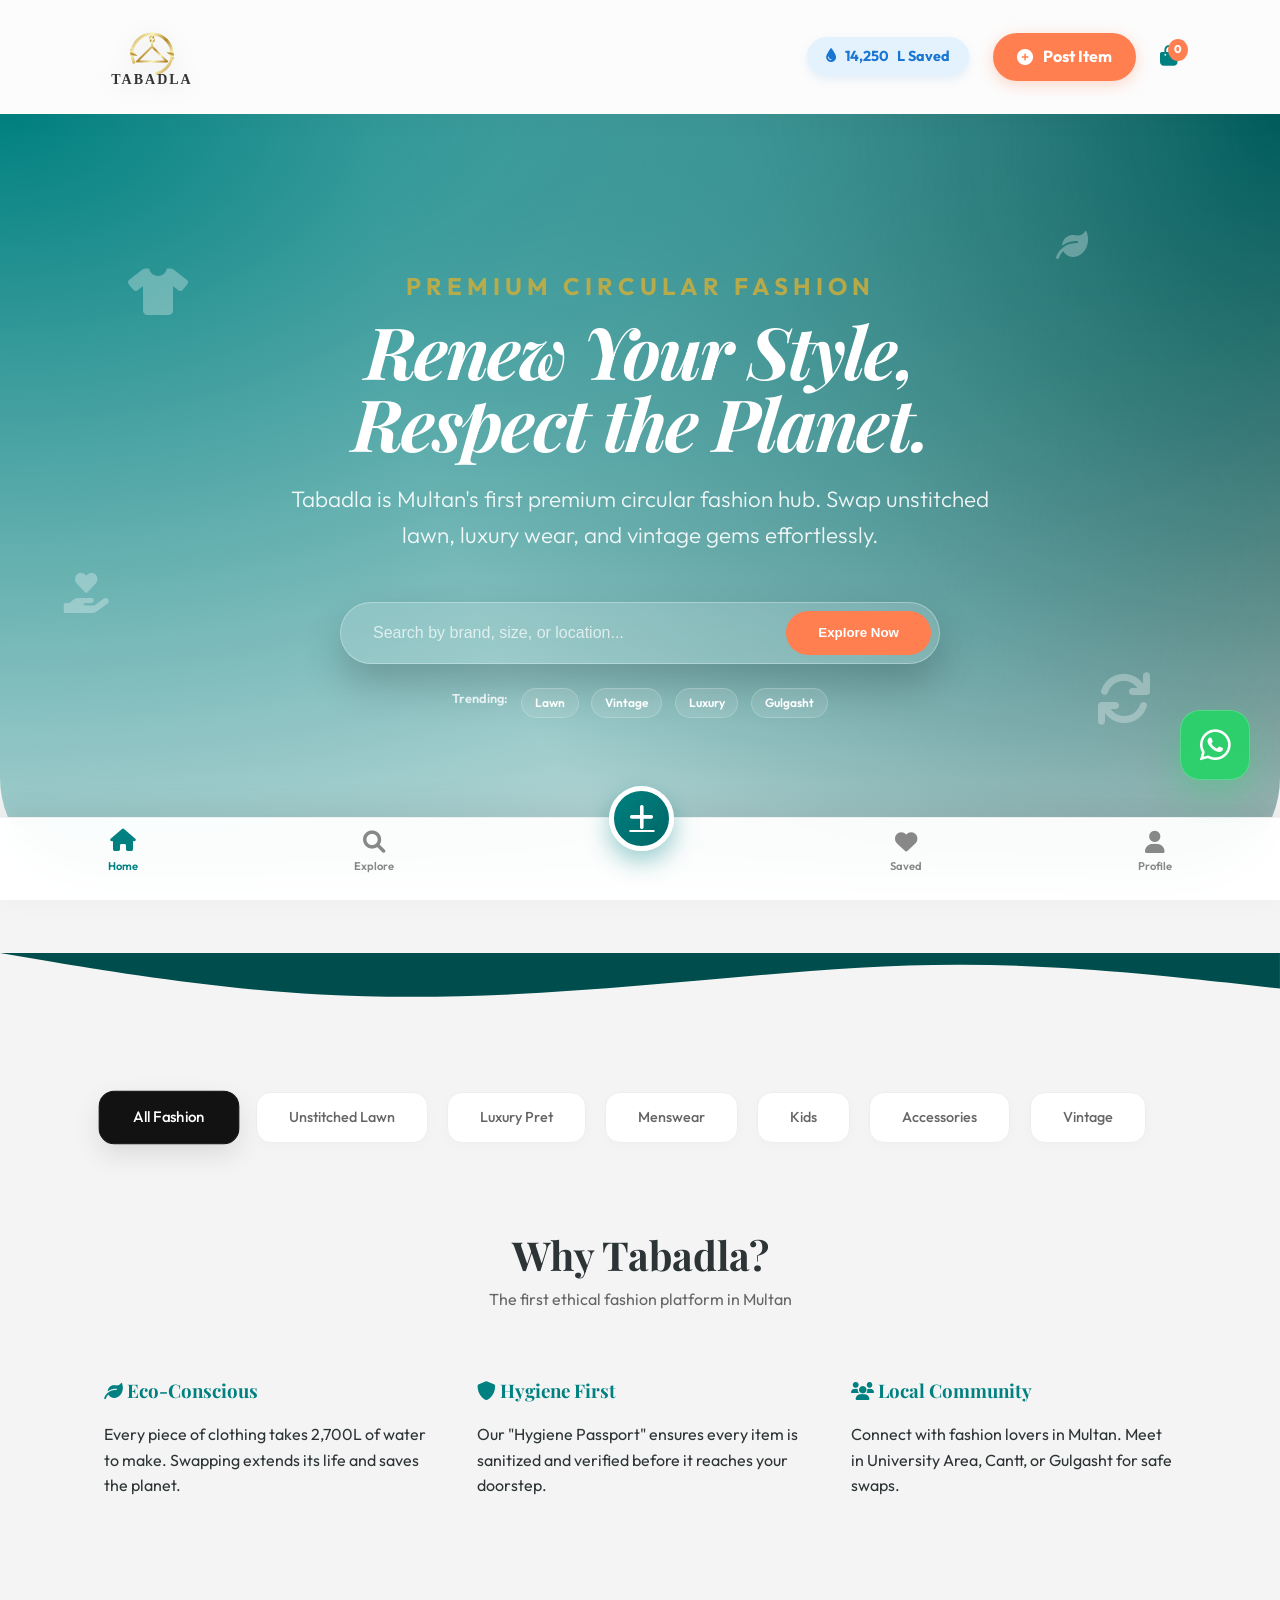
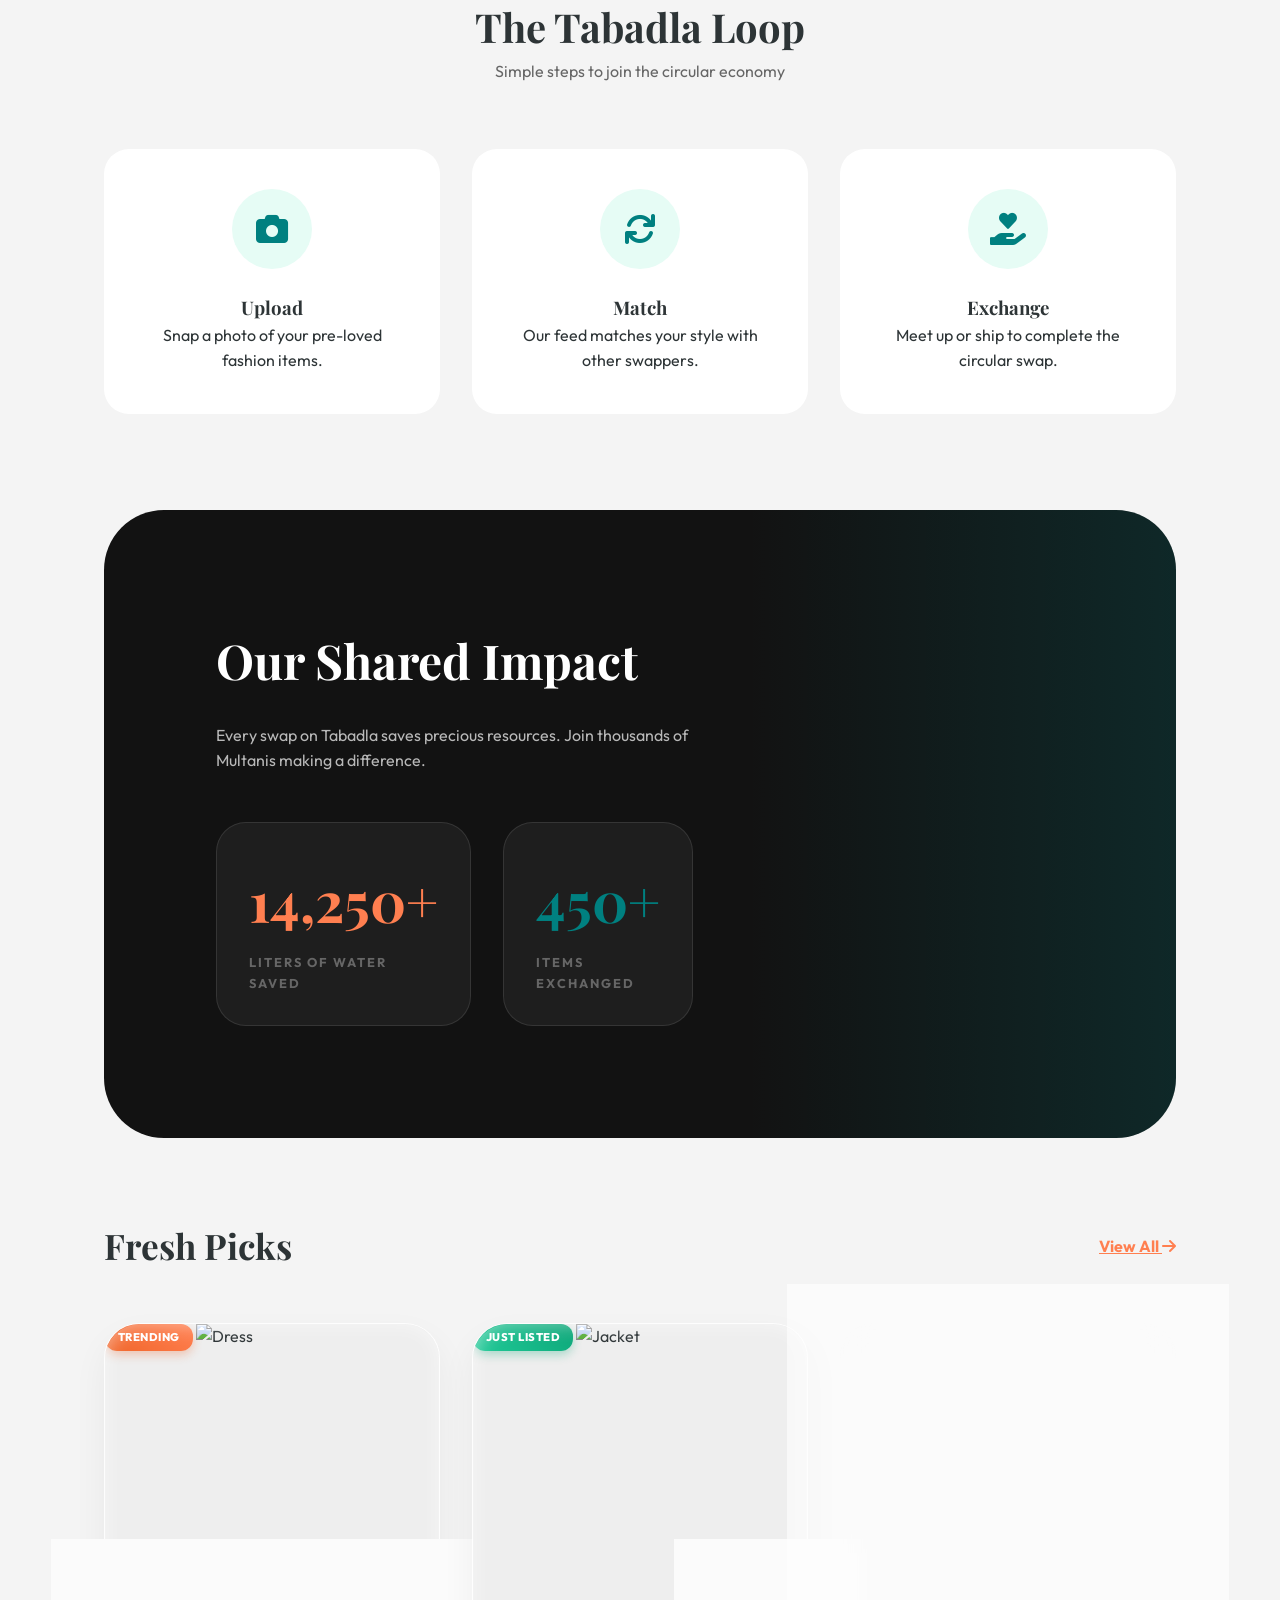
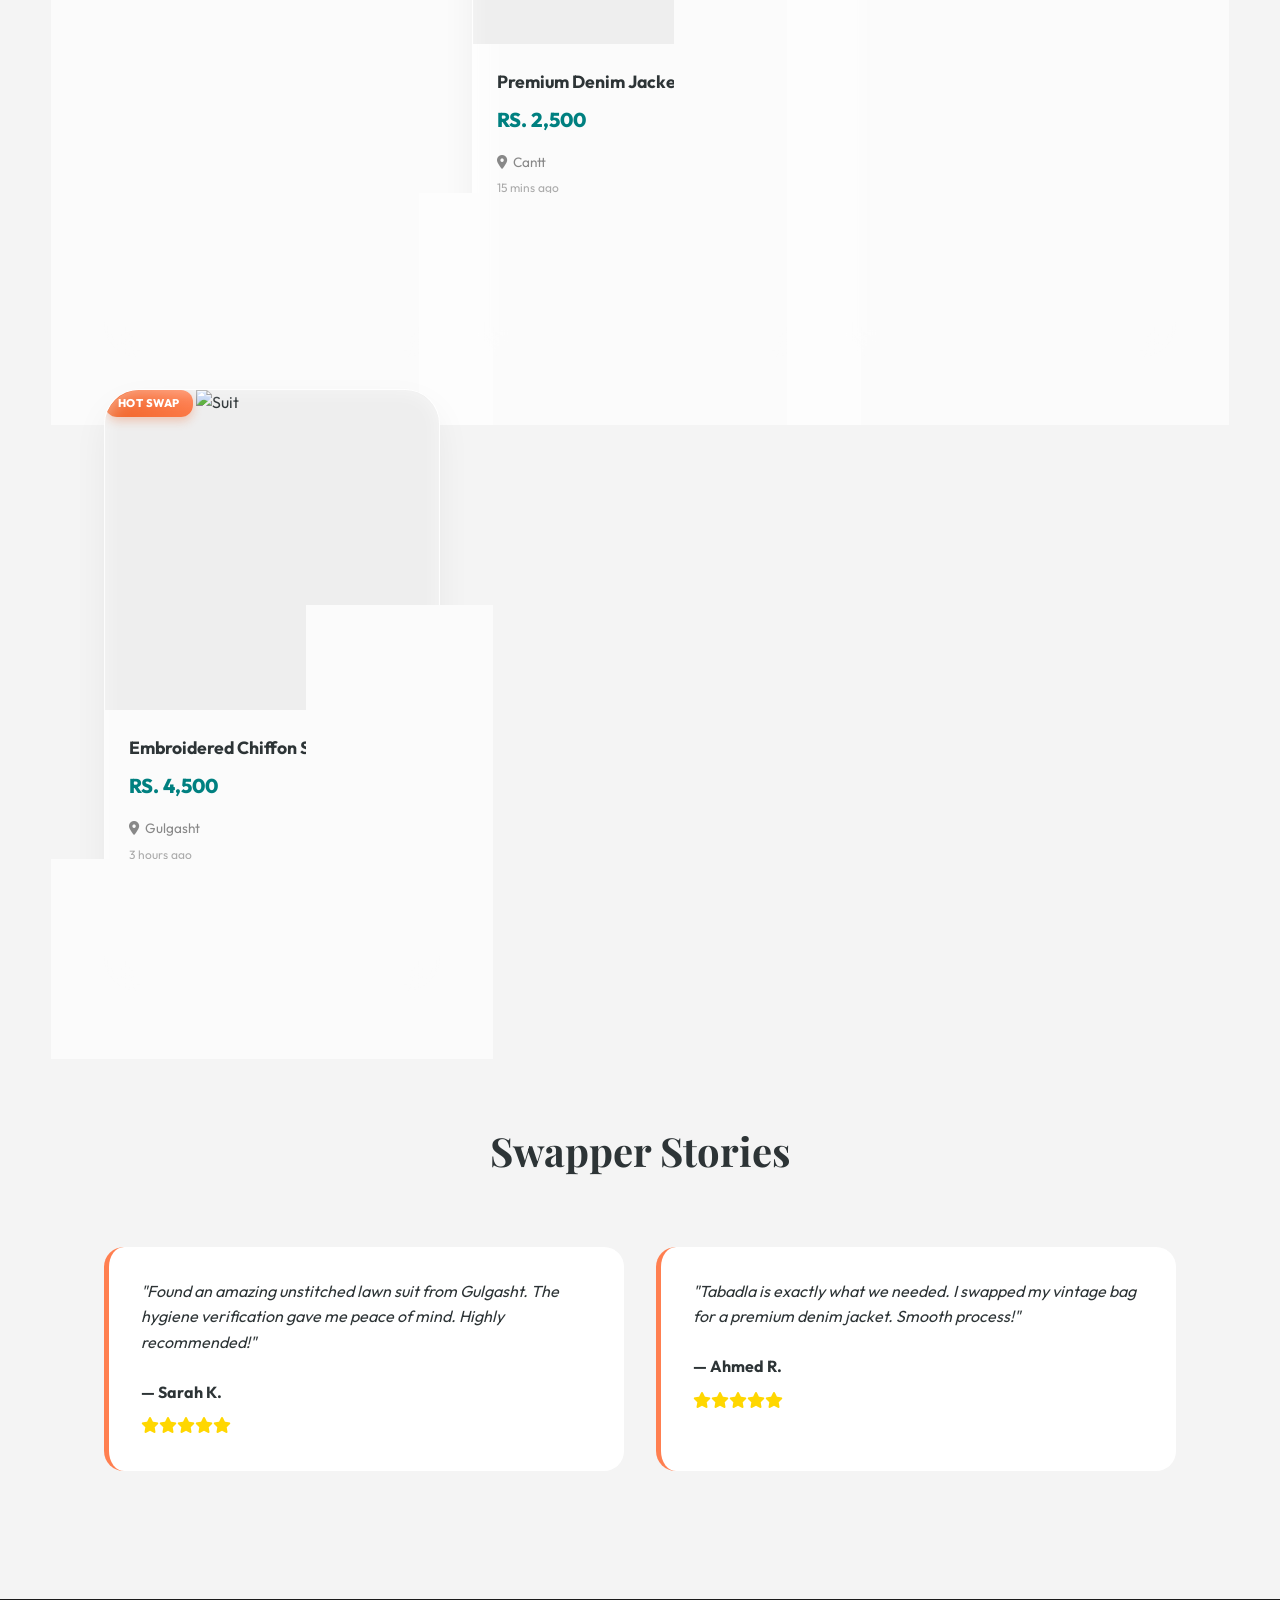
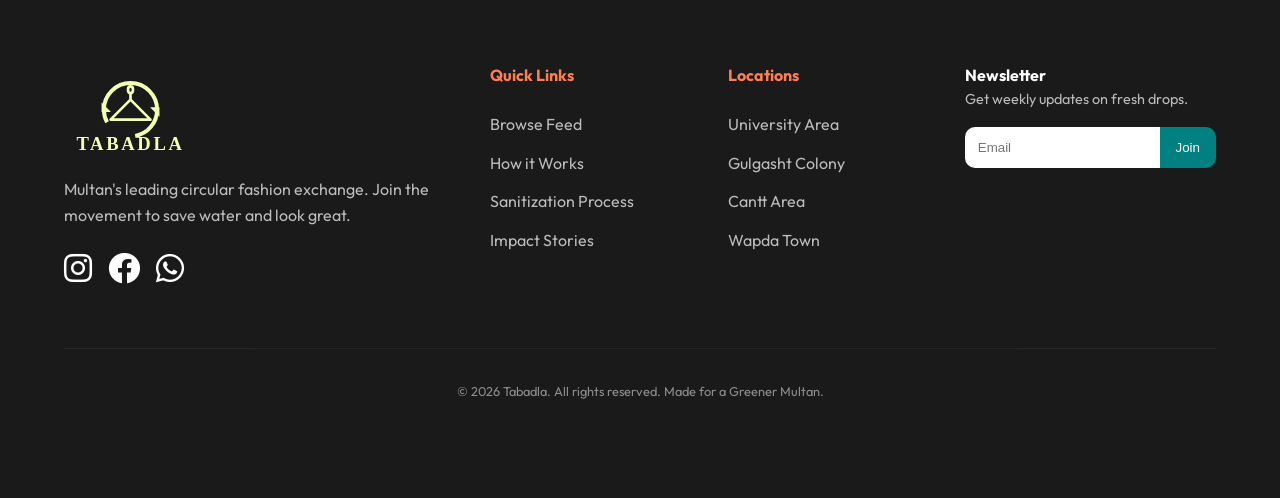
==== index.html @ 19035b46 "Super Premium UI Overhaul: Advanced glassmorphism, animated mesh background, luxury typography, and " ====
<!DOCTYPE html>
<html lang="en">
<head>
    <meta charset="UTF-8">
    <meta name="viewport" content="width=device-width, initial-scale=1.0">
    <title>Tabadla – Circular Fashion Exchange | Preview</title>
    <link href="https://fonts.googleapis.com/css2?family=Outfit:wght@300;400;600;700;800&family=Playfair+Display:ital,wght@0,700;1,400&display=swap" rel="stylesheet">
    <link rel="stylesheet" href="https://cdnjs.cloudflare.com/ajax/libs/font-awesome/6.0.0/css/all.min.css">
    <link href="https://unpkg.com/aos@2.3.1/dist/aos.css" rel="stylesheet">
    <style>
        :root {
            --primary-teal: #008080;
            --secondary-coral: #FF7F50;
            --accent-gold: #D4AF37;
            --dark-charcoal: #121212;
            --pearl-white: #F8F9FA;
            --bg-off-white: #F4F4F4;
            --text-slate: #2D3436;
            --glass-bg: rgba(255, 255, 255, 0.7);
            --glass-border: rgba(255, 255, 255, 0.4);
            --luxury-shadow: 0 15px 35px rgba(0,0,0,0.05);
            --inner-glow: inset 0 0 20px rgba(255,255,255,0.5);
        }

        * { box-sizing: border-box; margin: 0; padding: 0; }
        body { 
            background-color: var(--bg-off-white); 
            color: var(--text-slate); 
            font-family: 'Outfit', sans-serif; 
            line-height: 1.6; 
            overflow-x: hidden; 
        }

        h1, h2, h3, .luxury-text { font-family: 'Playfair Display', serif; }

        .site-header {
            background: rgba(255, 255, 255, 0.7);
            backdrop-filter: blur(20px);
            border-bottom: 1px solid var(--glass-border);
            position: sticky;
            top: 0;
            z-index: 1000;
            padding: 1.2rem 8%;
            display: flex;
            justify-content: space-between;
            align-items: center;
            box-shadow: 0 4px 30px rgba(0,0,0,0.03);
        }

        .logo img { height: 75px; width: auto; display: block; filter: drop-shadow(0 4px 10px rgba(0,0,0,0.1)); }
        .logo { display: flex; align-items: center; text-decoration: none; }
        .logo span { color: var(--secondary-coral); }

        .swap-o-meter {
            background: #e3f2fd;
            padding: 0.5rem 1.2rem;
            border-radius: 50px;
            font-size: 0.9rem;
            font-weight: 700;
            color: #1976d2;
            display: flex;
            align-items: center;
            gap: 0.5rem;
            box-shadow: 0 4px 10px rgba(25, 118, 210, 0.1);
        }

        .btn-post-header {
            background: var(--secondary-coral);
            color: white;
            padding: 0.7rem 1.5rem;
            border-radius: 50px;
            font-weight: 700;
            text-decoration: none;
            display: flex;
            align-items: center;
            gap: 0.6rem;
            transition: 0.3s cubic-bezier(0.175, 0.885, 0.32, 1.275);
            box-shadow: 0 4px 15px rgba(255, 127, 80, 0.3);
        }

        .btn-post-header:hover {
            transform: translateY(-3px) scale(1.02);
            background: #ff6b3d;
            box-shadow: 0 8px 20px rgba(255, 127, 80, 0.4);
        }

        .hero {
            padding: 10rem 5%;
            text-align: center;
            background: #004d4d;
            background: radial-gradient(at 0% 0%, #008080 0, transparent 50%), 
                        radial-gradient(at 50% 0%, #004d4d 0, transparent 50%), 
                        radial-gradient(at 100% 0%, #FF7F50 0, transparent 50%);
            background-size: 200% 200%;
            animation: mesh-flow 15s ease infinite;
            color: white;
            border-radius: 0 0 100px 100px;
            margin-bottom: 5rem;
            position: relative;
            overflow: hidden;
            display: flex;
            align-items: center;
            justify-content: center;
            min-height: 80vh;
        }

        @keyframes mesh-flow {
            0% { background-position: 0% 50%; }
            50% { background-position: 100% 50%; }
            100% { background-position: 0% 50%; }
        }

        .hero::before {
            content: '';
            position: absolute;
            top: 0; left: 0; width: 100%; height: 100%;
            background: url('https://www.transparenttextures.com/patterns/carbon-fibre.png');
            opacity: 0.1;
            z-index: 1;
        }

        .hero-content { position: relative; z-index: 2; max-width: 900px; margin: 0 auto; }
        .hero h1 { 
            font-size: 4.5rem; 
            font-weight: 700; 
            margin-bottom: 1.5rem; 
            letter-spacing: -2px; 
            line-height: 1; 
            font-style: italic;
        }
        .hero h1 span { color: var(--accent-gold); font-family: 'Outfit', sans-serif; font-style: normal; display: block; font-size: 1.5rem; letter-spacing: 5px; text-transform: uppercase; margin-bottom: 1rem; opacity: 0.8; }
        .hero p { font-size: 1.4rem; font-weight: 300; opacity: 0.9; margin-bottom: 3rem; max-width: 700px; margin-left: auto; margin-right: auto; }

        .floating-element {
            position: absolute;
            z-index: 1;
            opacity: 0.3;
            animation: float 6s ease-in-out infinite;
        }

        @keyframes float {
            0%, 100% { transform: translateY(0) rotate(0deg); }
            50% { transform: translateY(-20px) rotate(10deg); }
        }

        .search-bar-glass {
            background: rgba(255, 255, 255, 0.15);
            backdrop-filter: blur(20px);
            border: 1px solid rgba(255, 255, 255, 0.3);
            padding: 0.5rem;
            border-radius: 50px;
            display: flex;
            max-width: 600px;
            margin: 0 auto;
            box-shadow: 0 20px 40px rgba(0,0,0,0.2);
        }

        .search-bar-glass input {
            flex: 1;
            background: transparent;
            border: none;
            padding: 0.8rem 1.5rem;
            color: white;
            font-size: 1rem;
            outline: none;
        }

        .search-bar-glass input::placeholder { color: rgba(255,255,255,0.7); }

        .search-bar-glass button {
            background: var(--secondary-coral);
            color: white;
            border: none;
            padding: 0.8rem 2rem;
            border-radius: 50px;
            font-weight: 700;
            cursor: pointer;
            transition: 0.3s;
        }

        .search-bar-glass button:hover { transform: scale(1.05); background: #ff6b3d; }

        .trending-searches {
            margin-top: 1.5rem;
            display: flex;
            justify-content: center;
            gap: 0.8rem;
            flex-wrap: wrap;
        }

        .trending-searches span {
            font-size: 0.8rem;
            opacity: 0.8;
            font-weight: 600;
        }

        .trending-tag {
            background: rgba(255, 255, 255, 0.1);
            backdrop-filter: blur(5px);
            padding: 0.3rem 0.8rem;
            border-radius: 50px;
            font-size: 0.75rem;
            font-weight: 600;
            border: 1px solid rgba(255, 255, 255, 0.2);
            cursor: pointer;
            transition: 0.3s;
        }

        .trending-tag:hover {
            background: rgba(255, 255, 255, 0.2);
            transform: translateY(-2px);
        }

        .container { padding: 0 5%; max-width: 1200px; margin: 0 auto; }

        .listing-grid {
            display: grid;
            grid-template-columns: repeat(auto-fill, minmax(280px, 1fr));
            gap: 2rem;
            margin-bottom: 5rem;
        }

        .listing-card {
            background: rgba(255, 255, 255, 0.6);
            backdrop-filter: blur(15px);
            border: 1px solid var(--glass-border);
            border-radius: 35px;
            overflow: hidden;
            box-shadow: var(--luxury-shadow);
            transition: all 0.6s cubic-bezier(0.23, 1, 0.32, 1);
            position: relative;
        }

        .listing-card::after {
            content: '';
            position: absolute;
            top: 0; left: 0; width: 100%; height: 100%;
            box-shadow: var(--inner-glow);
            pointer-events: none;
            border-radius: 35px;
        }

        .listing-card:hover { 
            transform: translateY(-20px) scale(1.03); 
            box-shadow: 0 40px 80px rgba(0, 0, 0, 0.1);
            border-color: var(--secondary-coral);
            background: rgba(255, 255, 255, 0.85);
        }

        .listing-content {
            padding: 1.5rem;
        }

        .listing-title {
            font-weight: 700;
            font-size: 1.1rem;
            margin-bottom: 0.5rem;
            color: var(--text-slate);
            display: -webkit-box;
            -webkit-line-clamp: 1;
            -webkit-box-orient: vertical;
            overflow: hidden;
        }

        .listing-meta {
            display: flex;
            justify-content: space-between;
            align-items: center;
            margin-bottom: 1rem;
        }

        .listing-price {
            font-size: 1.25rem;
            font-weight: 800;
            color: var(--primary-teal);
        }

        .listing-location {
            font-size: 0.85rem;
            color: #888;
            display: flex;
            align-items: center;
            gap: 0.4rem;
        }

        .listing-time {
            font-size: 0.75rem;
            color: #aaa;
            margin-top: 0.3rem;
        }

        .badge-trending {
            background: linear-gradient(45deg, #f06529, #ff7f50);
            color: white;
            padding: 0.4rem 0.8rem;
            border-radius: 12px;
            font-size: 0.7rem;
            font-weight: 800;
            text-transform: uppercase;
            letter-spacing: 0.5px;
            box-shadow: 0 4px 10px rgba(240, 101, 41, 0.3);
        }

        .badge-new {
            background: linear-gradient(45deg, #20c997, #0ca678);
            color: white;
            padding: 0.4rem 0.8rem;
            border-radius: 12px;
            font-size: 0.7rem;
            font-weight: 800;
            text-transform: uppercase;
            letter-spacing: 0.5px;
            box-shadow: 0 4px 10px rgba(12, 166, 120, 0.3);
        }

        .verified-tag {
            color: #1976d2;
            font-size: 0.8rem;
            font-weight: 700;
            display: flex;
            align-items: center;
            gap: 0.3rem;
        }

        .star-rating {
            color: #ffc107;
            font-size: 0.8rem;
            display: flex;
            align-items: center;
            gap: 0.2rem;
        }

        .top-swapper-badge {
            background: #fff9db;
            color: #f08c00;
            padding: 0.2rem 0.6rem;
            border-radius: 6px;
            font-size: 0.7rem;
            font-weight: 800;
            display: inline-flex;
            align-items: center;
            gap: 0.3rem;
            margin-top: 0.5rem;
        }

        .listing-img {
            width: 100%;
            height: 320px;
            background: #eee;
            position: relative;
            overflow: hidden;
        }

        .listing-img img { transition: 0.8s ease; }
        .listing-card:hover .listing-img img { transform: scale(1.1); }

        .badge {
            position: absolute;
            top: 20px;
            right: 20px;
            background: rgba(255, 255, 255, 0.9);
            backdrop-filter: blur(10px);
            color: #0ca678;
            padding: 0.5rem 1rem;
            border-radius: 20px;
            font-size: 0.75rem;
            font-weight: 800;
            box-shadow: 0 4px 10px rgba(0,0,0,0.1);
        }

        /* How it Works Section */
        .step-card {
            background: white;
            padding: 2.5rem;
            border-radius: 25px;
            text-align: center;
            box-shadow: var(--shadow);
            transition: 0.3s;
        }
        .step-card:hover { transform: translateY(-5px); }
        .step-icon {
            width: 80px;
            height: 80px;
            background: #e6fcf5;
            color: var(--primary-teal);
            border-radius: 50%;
            display: flex;
            align-items: center;
            justify-content: center;
            font-size: 2rem;
            margin: 0 auto 1.5rem;
        }

        /* Impact Tracker */
        .impact-section {
            background: white;
            border-radius: 40px;
            padding: 3rem;
            margin: 5rem 0;
            display: grid;
            grid-template-columns: 1fr 1.5fr;
            gap: 3rem;
            align-items: center;
            box-shadow: var(--shadow);
        }
        .impact-stats { display: grid; grid-template-columns: 1fr 1fr; gap: 2rem; }
        .stat-box h3 { font-size: 2.5rem; color: var(--secondary-coral); }
        .stat-box p { font-weight: 600; color: #666; }

        /* Modal Styles */
        .modal-overlay {
            position: fixed;
            top: 0; left: 0; width: 100%; height: 100%;
            background: rgba(0,0,0,0.5);
            display: none;
            justify-content: center;
            align-items: center;
            z-index: 2000;
            backdrop-filter: blur(5px);
        }
        .modal-content {
            background: white;
            padding: 2.5rem;
            border-radius: 30px;
            width: 90%;
            max-width: 500px;
            position: relative;
            box-shadow: 0 20px 50px rgba(0,0,0,0.3);
        }
        .close-modal {
            position: absolute;
            top: 20px; right: 20px;
            font-size: 1.5rem;
            cursor: pointer;
            color: #888;
        }

        .notification {
            position: fixed;
            top: 20px;
            right: 20px;
            background: var(--primary-teal);
            color: white;
            padding: 1rem 2rem;
            border-radius: 50px;
            box-shadow: 0 10px 30px rgba(0,0,0,0.2);
            transform: translateX(200%);
            transition: 0.5s cubic-bezier(0.68, -0.55, 0.27, 1.55);
            z-index: 3000;
            font-weight: 700;
        }
        .notification.show { transform: translateX(0); }

        /* Cart Sidebar */
        .cart-sidebar {
            position: fixed;
            top: 0; right: -400px; width: 350px; height: 100%;
            background: white;
            box-shadow: -10px 0 30px rgba(0,0,0,0.1);
            z-index: 2500;
            transition: 0.5s cubic-bezier(0.77, 0, 0.175, 1);
            padding: 2rem;
            display: flex;
            flex-direction: column;
        }
        .cart-sidebar.open { right: 0; }
        .cart-item {
            display: flex;
            gap: 1rem;
            margin-bottom: 1.5rem;
            padding-bottom: 1rem;
            border-bottom: 1px solid #eee;
        }
        .cart-item img { width: 60px; height: 60px; border-radius: 10px; object-fit: cover; }
        .cart-footer { margin-top: auto; border-top: 2px solid #eee; padding-top: 1.5rem; }

        .cart-badge {
            position: absolute;
            top: -5px; right: -10px;
            background: var(--secondary-coral);
            color: white;
            font-size: 0.7rem;
            padding: 2px 6px;
            border-radius: 50%;
            font-weight: 800;
        }

        /* Category Pills */
        .cat-pills {
            display: flex;
            gap: 1.2rem;
            overflow-x: auto;
            padding: 2rem 8%;
            margin-bottom: 3rem;
            scrollbar-width: none;
        }
        .cat-pills::-webkit-scrollbar { display: none; }
        .pill {
            padding: 0.8rem 2rem;
            background: white;
            border: 1px solid #eee;
            border-radius: 15px;
            white-space: nowrap;
            font-weight: 500;
            font-size: 0.9rem;
            color: #666;
            transition: all 0.4s ease;
            cursor: pointer;
            box-shadow: 0 4px 15px rgba(0,0,0,0.02);
        }
        .pill.active { 
            background: var(--dark-charcoal); 
            color: white; 
            border-color: var(--dark-charcoal); 
            transform: scale(1.05);
            box-shadow: 0 10px 25px rgba(0,0,0,0.1);
        }
        .pill:hover:not(.active) { border-color: var(--primary-teal); color: var(--primary-teal); transform: translateY(-3px); }

        /* Testimonials */
        .testimonial-card {
            background: white;
            padding: 2rem;
            border-radius: 20px;
            box-shadow: var(--shadow);
            border-left: 5px solid var(--secondary-coral);
        }

        .site-footer {
            background: #1a1a1a;
            color: white;
            padding: 4rem 5% 6rem;
            margin-top: 5rem;
        }
        .footer-grid {
            display: grid;
            grid-template-columns: 2fr 1fr 1fr 1fr;
            gap: 3rem;
        }
        .footer-logo { font-size: 2rem; font-weight: 800; color: var(--primary-teal); margin-bottom: 1rem; }
        .footer-logo span { color: var(--secondary-coral); }
        .footer-links h4 { margin-bottom: 1.5rem; color: var(--secondary-coral); }
        .footer-links ul { list-style: none; }
        .footer-links li { margin-bottom: 0.8rem; opacity: 0.7; transition: 0.3s; cursor: pointer; }
        .footer-links li:hover { opacity: 1; color: var(--secondary-coral); }

        @media (max-width: 768px) {
            .site-header { padding: 0.8rem 4%; }
            .logo img { height: 70px; }
            .swap-o-meter { font-size: 0.8rem; padding: 0.5rem 1rem; }
            
            .hero { padding: 5rem 5% 3rem; border-radius: 0 0 30px 30px; min-height: auto; }
            .hero h1 { font-size: 2.2rem; margin-bottom: 1rem; }
            .hero p { font-size: 1rem; margin-bottom: 2.5rem; opacity: 1; }
            
            .search-bar-glass { 
                flex-direction: column; 
                border-radius: 20px; 
                padding: 12px; 
                gap: 8px;
                background: rgba(255, 255, 255, 0.25);
                border: 1px solid rgba(255,255,255,0.4);
            }
            .search-bar-glass input { 
                padding: 1rem; 
                text-align: center; 
                width: 100%;
                font-size: 1.1rem;
                border-bottom: 1px solid rgba(255,255,255,0.1);
            }
            .search-bar-glass button { 
                width: 100%; 
                border-radius: 12px; 
                padding: 1rem;
                font-size: 1.1rem;
            }
            
            .why-grid { grid-template-columns: 1fr !important; gap: 2rem !important; margin-bottom: 4rem !important; }
            
            .impact-section { grid-template-columns: 1fr; padding: 1.5rem; gap: 2rem; }
            .impact-stats { gap: 1rem; }
            .stat-box h3 { font-size: 1.8rem; }
            
            .listing-grid { grid-template-columns: 1fr; gap: 1.5rem; }
            .listing-img { height: 300px; }
            
            .cart-sidebar { width: 100%; right: -100%; }
            .modal-content { padding: 1.5rem; border-radius: 20px; width: 95%; }
            
            .container { padding: 0 5%; }
            .footer-grid { grid-template-columns: 1fr; gap: 2rem; }
        }

        .why-grid {
            display: grid;
            grid-template-columns: repeat(auto-fit, minmax(300px, 1fr));
            gap: 3rem;
            margin-bottom: 6rem;
        }

        /* Listing Grid */
        .listing-grid {
            display: grid;
            grid-template-columns: repeat(auto-fill, minmax(280px, 1fr));
            gap: 2rem;
            margin: 3rem 0;
        }

        .btn {
            display: block;
            width: 100%;
            padding: 1rem;
            border-radius: 12px;
            text-align: center;
            font-weight: 700;
            margin-top: 1rem;
            cursor: pointer;
            border: none;
            text-decoration: none;
            transition: 0.3s;
        }

        .btn-primary { background: var(--primary-teal); color: white; }
        .btn-secondary { background: var(--secondary-coral); color: white; }

        .mobile-nav {
            position: fixed;
            bottom: 0;
            left: 0;
            width: 100%;
            background: rgba(255, 255, 255, 0.95);
            backdrop-filter: blur(15px);
            display: flex;
            justify-content: space-around;
            padding: 0.8rem 0 1.5rem;
            box-shadow: 0 -10px 30px rgba(0,0,0,0.08);
            z-index: 1001;
            border-top: 1px solid rgba(0,0,0,0.05);
        }

        .nav-item {
            display: flex;
            flex-direction: column;
            align-items: center;
            gap: 0.3rem;
            text-decoration: none;
            color: #888;
            font-size: 0.7rem;
            font-weight: 600;
            transition: 0.3s;
        }

        .nav-item i { font-size: 1.4rem; }
        .nav-item.active { color: var(--primary-teal); }
        .nav-item.active i { transform: translateY(-2px); }

        .plus-btn-wrapper {
            position: relative;
            margin-top: -45px;
        }

        .plus-btn {
            background: linear-gradient(135deg, var(--primary-teal) 0%, #006666 100%);
            color: white !important;
            width: 65px;
            height: 65px;
            border-radius: 50%;
            display: flex;
            align-items: center;
            justify-content: center;
            box-shadow: 0 10px 25px rgba(0,128,128,0.4);
            border: 5px solid white;
            transition: 0.3s cubic-bezier(0.175, 0.885, 0.32, 1.275);
        }

        .plus-btn:hover {
            transform: scale(1.1) rotate(90deg);
        }

        .plus-btn i { font-size: 1.8rem; color: white; }

        /* Floating WhatsApp */
        .whatsapp-float {
            position: fixed;
            bottom: 120px;
            right: 30px;
            background: rgba(37, 211, 102, 0.9);
            backdrop-filter: blur(10px);
            color: white;
            width: 70px;
            height: 70px;
            border-radius: 20px;
            display: flex;
            align-items: center;
            justify-content: center;
            font-size: 2.2rem;
            box-shadow: 0 15px 35px rgba(37, 211, 102, 0.3);
            z-index: 1500;
            cursor: pointer;
            text-decoration: none;
            transition: all 0.4s cubic-bezier(0.175, 0.885, 0.32, 1.275);
            border: 1px solid rgba(255,255,255,0.2);
        }
        .whatsapp-float:hover { 
            transform: scale(1.1) translateY(-10px); 
            background: #25d366;
            box-shadow: 0 20px 45px rgba(37, 211, 102, 0.4);
        }

        @keyframes pulse-green {
            0% { box-shadow: 0 0 0 0 rgba(37, 211, 102, 0.7); }
            70% { box-shadow: 0 0 0 15px rgba(37, 211, 102, 0); }
            100% { box-shadow: 0 0 0 0 rgba(37, 211, 102, 0); }
        }

        @media (max-width: 480px) {
            .desktop-only { display: none; }
            .btn-post-header { padding: 0.7rem; }
        }
    </style>
</head>
<body>

<header class="site-header">
    <a href="index.html" class="logo">
        <img src="logo.svg" alt="Tabadla Logo">
    </a>
    <div style="display: flex; align-items: center; gap: 1.5rem;">
        <div class="swap-o-meter">
            <i class="fas fa-tint"></i> <span id="water-count">14,250</span>L Saved
        </div>
        <a href="#" class="btn-post-header" onclick="openModal('addListingModal')">
            <i class="fas fa-plus-circle"></i>
            <span class="desktop-only">Post Item</span>
        </a>
        <div style="position: relative; cursor: pointer;" onclick="toggleCart()">
            <i class="fas fa-shopping-bag fa-lg" style="color: var(--primary-teal);"></i>
            <span id="cart-count" class="cart-badge">0</span>
        </div>
    </div>
</header>

<div id="notification" class="notification">Request Sent!</div>

<!-- Cart Sidebar -->
<div id="cartSidebar" class="cart-sidebar">
    <div style="display: flex; justify-content: space-between; align-items: center; margin-bottom: 2rem;">
        <h2>Your Cart</h2>
        <i class="fas fa-times" onclick="toggleCart()" style="cursor: pointer; font-size: 1.5rem;"></i>
    </div>
    <div id="cartItems" style="flex: 1; overflow-y: auto;">
        <p style="color: #888; text-align: center; margin-top: 2rem;">Your cart is empty.</p>
    </div>
    <div class="cart-footer">
        <div style="display: flex; justify-content: space-between; font-weight: 800; font-size: 1.2rem; margin-bottom: 1.5rem;">
            <span>Total:</span>
            <span id="cartTotal">RS. 0</span>
        </div>
        <button class="btn btn-primary" style="width: 100%;" onclick="showToast('Proceeding to Checkout...')">Checkout Now</button>
    </div>
</div>

<!-- Add Listing Modal -->
<div id="addListingModal" class="modal-overlay">
    <div class="modal-content">
        <span class="close-modal" onclick="closeModal('addListingModal')">&times;</span>
        <h2 style="margin-bottom: 0.5rem;">List New Item</h2>
        <p style="color: #888; margin-bottom: 1.5rem; font-size: 0.9rem;">Join the circular fashion movement in Multan.</p>
        <form id="listingForm" onsubmit="handleListingSubmit(event)">
            <input type="text" id="itemName" placeholder="Item Name" required style="width: 100%; padding: 1rem; border: 1px solid #ddd; border-radius: 12px; margin-bottom: 1rem;">
            <select id="itemCat" style="width: 100%; padding: 1rem; border: 1px solid #ddd; border-radius: 12px; margin-bottom: 1rem;">
                <option value="Unstitched Lawn">Unstitched Lawn</option>
                <option value="Luxury Pret">Luxury Pret</option>
                <option value="Menswear">Menswear</option>
                <option value="Accessories">Accessories</option>
            </select>
            <select id="itemLoc" style="width: 100%; padding: 1rem; border: 1px solid #ddd; border-radius: 12px; margin-bottom: 1rem;">
                <option value="University Area">University Area</option>
                <option value="Gulgasht">Gulgasht</option>
                <option value="Cantt">Cantt Area</option>
                <option value="Wapda Town">Wapda Town</option>
            </select>
            <input type="number" id="itemPrice" placeholder="Price (RS) - 0 for Swap" style="width: 100%; padding: 1rem; border: 1px solid #ddd; border-radius: 12px; margin-bottom: 1rem;">
            <div style="margin-bottom: 1.5rem;">
                <label style="display: block; font-weight: 600; margin-bottom: 0.5rem; color: #666;">Upload Photo</label>
                <input type="file" id="itemImage" accept="image/*" required style="width: 100%;">
            </div>
            <button type="submit" class="btn btn-primary">Publish Listing</button>
        </form>
    </div>
</div>

<section class="hero">
    <i class="fas fa-tshirt floating-element" style="top: 20%; left: 10%; font-size: 3rem; animation-delay: 0s;"></i>
    <i class="fas fa-hand-holding-heart floating-element" style="top: 60%; left: 5%; font-size: 2.5rem; animation-delay: 2s;"></i>
    <i class="fas fa-leaf floating-element" style="top: 15%; right: 15%; font-size: 2rem; animation-delay: 1s;"></i>
    <i class="fas fa-sync floating-element" style="bottom: 20%; right: 10%; font-size: 3.5rem; animation-delay: 3s;"></i>

    <div class="hero-content" data-aos="zoom-out" data-aos-duration="1500">
        <h1><span>Premium Circular Fashion</span>Renew Your Style,<br>Respect the Planet.</h1>
        <p>Tabadla is Multan's first premium circular fashion hub. Swap unstitched lawn, luxury wear, and vintage gems effortlessly.</p>
        
        <div class="search-bar-glass">
            <input type="text" id="heroSearchInput" placeholder="Search by brand, size, or location...">
            <button onclick="handleHeroSearch()">Explore Now</button>
        </div>
        <div class="trending-searches">
            <span>Trending:</span>
            <div class="trending-tag" onclick="setSearch('Lawn')">Lawn</div>
            <div class="trending-tag" onclick="setSearch('Vintage')">Vintage</div>
            <div class="trending-tag" onclick="setSearch('Luxury')">Luxury</div>
            <div class="trending-tag" onclick="setSearch('Gulgasht')">Gulgasht</div>
        </div>
    </div>
</section>

<!-- Wave Transition -->
<div style="margin-top: -5px; line-height: 0;">
    <svg viewBox="0 0 1440 120" fill="none" xmlns="http://www.w3.org/2000/svg">
        <path d="M0 0L60 10C120 20 240 40 360 46.7C480 53 600 47 720 36.7C840 27 960 13 1080 13.3C1200 13 1320 27 1380 33.3L1440 40V0H1380C1320 0 1200 0 1080 0C960 0 840 0 720 0C600 0 480 0 360 0C240 0 120 0 60 0H0V0Z" fill="#004d4d"/>
    </svg>
</div>

<!-- Category Selection -->
<div class="cat-pills" data-aos="fade-up">
    <div class="pill active" onclick="filterCategory('all', this)">All Fashion</div>
    <div class="pill" onclick="filterCategory('Unstitched Lawn', this)">Unstitched Lawn</div>
    <div class="pill" onclick="filterCategory('Luxury Pret', this)">Luxury Pret</div>
    <div class="pill" onclick="filterCategory('Menswear', this)">Menswear</div>
    <div class="pill" onclick="filterCategory('Kids', this)">Kids</div>
    <div class="pill" onclick="filterCategory('Accessories', this)">Accessories</div>
    <div class="pill" onclick="filterCategory('Vintage', this)">Vintage</div>
</div>

<main class="container">
    <!-- Why Tabadla? -->
    <div style="text-align: center; margin-bottom: 4rem;">
        <h2 style="font-size: 2.5rem;" data-aos="fade-up">Why Tabadla?</h2>
        <p style="color: #666;" data-aos="fade-up" data-aos-delay="100">The first ethical fashion platform in Multan</p>
    </div>

    <div class="why-grid">
        <div data-aos="fade-right">
            <h3 style="color: var(--primary-teal); margin-bottom: 1rem;"><i class="fas fa-leaf"></i> Eco-Conscious</h3>
            <p>Every piece of clothing takes 2,700L of water to make. Swapping extends its life and saves the planet.</p>
        </div>
        <div data-aos="fade-up">
            <h3 style="color: var(--primary-teal); margin-bottom: 1rem;"><i class="fas fa-shield-alt"></i> Hygiene First</h3>
            <p>Our "Hygiene Passport" ensures every item is sanitized and verified before it reaches your doorstep.</p>
        </div>
        <div data-aos="fade-left">
            <h3 style="color: var(--primary-teal); margin-bottom: 1rem;"><i class="fas fa-users"></i> Local Community</h3>
            <p>Connect with fashion lovers in Multan. Meet in University Area, Cantt, or Gulgasht for safe swaps.</p>
        </div>
    </div>
    <!-- How it Works -->
    <div style="text-align: center; margin-bottom: 4rem;">
        <h2 style="font-size: 2.5rem;" data-aos="fade-up">The Tabadla Loop</h2>
        <p style="color: #666;" data-aos="fade-up" data-aos-delay="100">Simple steps to join the circular economy</p>
    </div>

    <div style="display: grid; grid-template-columns: repeat(auto-fit, minmax(250px, 1fr)); gap: 2rem; margin-bottom: 6rem;">
        <div class="step-card" data-aos="fade-up" data-aos-delay="200">
            <div class="step-icon"><i class="fas fa-camera"></i></div>
            <h3>Upload</h3>
            <p>Snap a photo of your pre-loved fashion items.</p>
        </div>
        <div class="step-card" data-aos="fade-up" data-aos-delay="300">
            <div class="step-icon"><i class="fas fa-sync"></i></div>
            <h3>Match</h3>
            <p>Our feed matches your style with other swappers.</p>
        </div>
        <div class="step-card" data-aos="fade-up" data-aos-delay="400">
            <div class="step-icon"><i class="fas fa-hand-holding-heart"></i></div>
            <h3>Exchange</h3>
            <p>Meet up or ship to complete the circular swap.</p>
        </div>
    </div>

    <!-- Impact Tracker -->
    <div class="impact-section" style="background: var(--dark-charcoal); color: white; border-radius: 60px; overflow: hidden; position: relative;">
        <div style="position: absolute; top: 0; right: 0; width: 40%; height: 100%; background: linear-gradient(to left, rgba(0, 128, 128, 0.2), transparent); pointer-events: none;"></div>
        <div style="padding: 4rem; position: relative; z-index: 2;">
            <h2 style="font-size: 3rem; margin-bottom: 1.5rem;" class="luxury-text">Our Shared Impact</h2>
            <p style="opacity: 0.7; margin-bottom: 3rem; max-width: 500px;">Every swap on Tabadla saves precious resources. Join thousands of Multanis making a difference.</p>
            <div class="impact-stats">
                <div class="stat-box" style="background: rgba(255,255,255,0.05); padding: 2rem; border-radius: 30px; border: 1px solid rgba(255,255,255,0.1);">
                    <h3 style="font-size: 3.5rem; color: var(--secondary-coral); margin-bottom: 0.5rem;" class="counter" data-target="14250">14k+</h3>
                    <p style="text-transform: uppercase; letter-spacing: 2px; font-size: 0.8rem; font-weight: 700;">Liters of Water Saved</p>
                </div>
                <div class="stat-box" style="background: rgba(255,255,255,0.05); padding: 2rem; border-radius: 30px; border: 1px solid rgba(255,255,255,0.1);">
                    <h3 style="font-size: 3.5rem; color: var(--primary-teal); margin-bottom: 0.5rem;" class="counter" data-target="450">450+</h3>
                    <p style="text-transform: uppercase; letter-spacing: 2px; font-size: 0.8rem; font-weight: 700;">Items Exchanged</p>
                </div>
            </div>
        </div>
    </div>

    <div style="display: flex; justify-content: space-between; align-items: center; margin-bottom: 2rem;">
        <h2 style="font-size: 2.2rem;" data-aos="fade-right">Fresh Picks</h2>
        <a href="#" style="font-weight: 700; color: var(--secondary-coral);">View All <i class="fas fa-arrow-right"></i></a>
    </div>
    
    <div class="listing-grid">
        <!-- Mock Card 1 -->
        <div class="listing-card" data-aos="fade-up" data-aos-delay="100">
            <div class="listing-img">
                <span class="badge-trending">Trending</span>
                <img src="https://images.unsplash.com/photo-1515886657613-9f3515b0c78f?auto=format&fit=crop&w=400&q=80" alt="Dress" style="width: 100%; height: 100%; object-fit: cover;">
            </div>
            <div class="listing-content">
                <div class="listing-title">Lawn Collection - Unstitched</div>
                <div class="listing-meta">
                    <div class="listing-price">Swap</div>
                    <div class="star-rating"><i class="fas fa-star"></i> 4.9</div>
                </div>
                <div class="listing-location">
                    <i class="fas fa-map-marker-alt"></i> University Area
                </div>
                <div class="listing-time">2 mins ago</div>
                <div class="verified-tag" style="margin-top: 0.5rem;">
                    <i class="fas fa-check-circle"></i> Verified Seller
                </div>
                <div class="top-swapper-badge">
                    <i class="fas fa-crown"></i> Top Swapper
                </div>
                <a href="#" class="btn btn-primary">Request Swap</a>
            </div>
        </div>

        <!-- Mock Card 2 -->
        <div class="listing-card" data-aos="fade-up" data-aos-delay="200">
            <div class="listing-img">
                <span class="badge-new">Just Listed</span>
                <img src="https://images.unsplash.com/photo-1539109132382-381bb3f1c2b3?auto=format&fit=crop&w=400&q=80" alt="Jacket" style="width: 100%; height: 100%; object-fit: cover;">
            </div>
            <div class="listing-content">
                <div class="listing-title">Premium Denim Jacket</div>
                <div class="listing-meta">
                    <div class="listing-price">RS. 2,500</div>
                    <div class="star-rating"><i class="fas fa-star"></i> 4.7</div>
                </div>
                <div class="listing-location">
                    <i class="fas fa-map-marker-alt"></i> Cantt
                </div>
                <div class="listing-time">15 mins ago</div>
                <div class="verified-tag" style="margin-top: 0.5rem;">
                    <i class="fas fa-check-circle"></i> Verified Seller
                </div>
                <a href="#" class="btn btn-secondary" onclick="addToCart('Premium Denim Jacket', 2500, 'https://images.unsplash.com/photo-1539109132382-381bb3f1c2b3?auto=format&fit=crop&w=400&q=80')">Buy Now</a>
            </div>
        </div>

        <!-- Mock Card 3 -->
        <div class="listing-card" data-aos="fade-up" data-aos-delay="300">
            <div class="listing-img">
                <img src="https://images.unsplash.com/photo-1434389677669-e08b493021ec?auto=format&fit=crop&w=400&q=80" alt="Shirt" style="width: 100%; height: 100%; object-fit: cover;">
            </div>
            <div class="listing-content">
                <div class="listing-title">Silk Formal Shirt</div>
                <div class="listing-meta">
                    <div class="listing-price">Swap</div>
                    <div class="star-rating"><i class="fas fa-star"></i> 4.5</div>
                </div>
                <div class="listing-location">
                    <i class="fas fa-map-marker-alt"></i> Bosan Road
                </div>
                <div class="listing-time">1 hour ago</div>
                <div class="verified-tag" style="margin-top: 0.5rem;">
                    <i class="fas fa-check-circle"></i> Verified Seller
                </div>
                <a href="#" class="btn btn-primary">Request Swap</a>
            </div>
        </div>

        <!-- Mock Card 4 -->
        <div class="listing-card" data-aos="fade-up" data-aos-delay="100">
            <div class="listing-img">
                <span class="badge-trending">Hot Swap</span>
                <img src="https://images.unsplash.com/photo-1594633312681-425c7b97ccd1?auto=format&fit=crop&w=400&q=80" alt="Suit" style="width: 100%; height: 100%; object-fit: cover;">
            </div>
            <div class="listing-content">
                <div class="listing-title">Embroidered Chiffon Suit</div>
                <div class="listing-meta">
                    <div class="listing-price">RS. 4,500</div>
                    <div class="star-rating"><i class="fas fa-star"></i> 5.0</div>
                </div>
                <div class="listing-location">
                    <i class="fas fa-map-marker-alt"></i> Gulgasht
                </div>
                <div class="listing-time">3 hours ago</div>
                <div class="verified-tag" style="margin-top: 0.5rem;">
                    <i class="fas fa-check-circle"></i> Verified Seller
                </div>
                <a href="#" class="btn btn-secondary" onclick="addToCart('Embroidered Chiffon Suit', 4500, 'https://images.unsplash.com/photo-1594633312681-425c7b97ccd1?auto=format&fit=crop&w=400&q=80')">Buy Now</a>
            </div>
        </div>
    </div>

    <!-- Testimonials -->
    <div style="margin: 8rem 0;">
        <h2 style="font-size: 2.5rem; text-align: center; margin-bottom: 4rem;" data-aos="fade-up">Swapper Stories</h2>
        <div style="display: grid; grid-template-columns: repeat(auto-fit, minmax(300px, 1fr)); gap: 2rem;">
            <div class="testimonial-card" data-aos="fade-right">
                <p style="font-style: italic; margin-bottom: 1.5rem;">"Found an amazing unstitched lawn suit from Gulgasht. The hygiene verification gave me peace of mind. Highly recommended!"</p>
                <strong>— Sarah K.</strong>
                <div style="color: #FFD700; margin-top: 0.5rem;"><i class="fas fa-star"></i><i class="fas fa-star"></i><i class="fas fa-star"></i><i class="fas fa-star"></i><i class="fas fa-star"></i></div>
            </div>
            <div class="testimonial-card" data-aos="fade-up">
                <p style="font-style: italic; margin-bottom: 1.5rem;">"Tabadla is exactly what we needed. I swapped my vintage bag for a premium denim jacket. Smooth process!"</p>
                <strong>— Ahmed R.</strong>
                <div style="color: #FFD700; margin-top: 0.5rem;"><i class="fas fa-star"></i><i class="fas fa-star"></i><i class="fas fa-star"></i><i class="fas fa-star"></i><i class="fas fa-star"></i></div>
            </div>
        </div>
    </div>
</main>

<footer class="site-footer">
    <div class="footer-grid">
        <div>
            <a href="index.html" class="footer-logo">
                <img src="logo.svg" alt="Tabadla Logo" style="height: 100px; filter: brightness(0) invert(1) sepia(1) saturate(5) hue-rotate(10deg);">
            </a>
            <p style="opacity: 0.7;">Multan's leading circular fashion exchange. Join the movement to save water and look great.</p>
            <div style="margin-top: 1.5rem; display: flex; gap: 1rem;">
                <i class="fab fa-instagram fa-2x"></i>
                <i class="fab fa-facebook fa-2x"></i>
                <i class="fab fa-whatsapp fa-2x"></i>
            </div>
        </div>
        <div class="footer-links">
            <h4>Quick Links</h4>
            <ul>
                <li>Browse Feed</li>
                <li>How it Works</li>
                <li>Sanitization Process</li>
                <li>Impact Stories</li>
            </ul>
        </div>
        <div class="footer-links">
            <h4>Locations</h4>
            <ul>
                <li>University Area</li>
                <li>Gulgasht Colony</li>
                <li>Cantt Area</li>
                <li>Wapda Town</li>
            </ul>
        </div>
        <div>
            <h4>Newsletter</h4>
            <p style="opacity: 0.7; margin-bottom: 1rem; font-size: 0.9rem;">Get weekly updates on fresh drops.</p>
            <div style="display: flex;">
                <input type="email" placeholder="Email" style="padding: 0.8rem; border: none; border-radius: 10px 0 0 10px; flex: 1;">
                <button style="background: var(--primary-teal); border: none; color: white; padding: 0.8rem 1rem; border-radius: 0 10px 10px 0;">Join</button>
            </div>
        </div>
    </div>
    <div style="text-align: center; margin-top: 4rem; opacity: 0.5; font-size: 0.8rem; border-top: 1px solid rgba(255,255,255,0.1); padding-top: 2rem;">
        &copy; 2026 Tabadla. All rights reserved. Made for a Greener Multan.
    </div>
</footer>

<a href="https://wa.me/923082364466" class="whatsapp-float" target="_blank">
    <i class="fab fa-whatsapp"></i>
</a>

<nav class="mobile-nav">
    <a href="index.html" class="nav-item active">
        <i class="fas fa-home"></i>
        <span>Home</span>
    </a>
    <a href="#" class="nav-item" onclick="focusSearch()">
        <i class="fas fa-search"></i>
        <span>Explore</span>
    </a>
    <div class="plus-btn-wrapper">
        <a href="#" class="plus-btn" onclick="openModal('addListingModal')">
            <i class="fas fa-plus"></i>
        </a>
    </div>
    <a href="#" class="nav-item" onclick="showToast('Feature coming soon!')">
        <i class="fas fa-heart"></i>
        <span>Saved</span>
    </a>
    <a href="#" class="nav-item" onclick="showToast('Profile Login Needed')">
        <i class="fas fa-user"></i>
        <span>Profile</span>
    </a>
</nav>

<script src="https://unpkg.com/aos@2.3.1/dist/aos.js"></script>
<script>
    AOS.init({
        duration: 800,
        once: true,
        offset: 100
    });

    // Filtering Logic
    function filterCategory(cat, el) {
        // Update Pills
        document.querySelectorAll('.pill').forEach(p => p.classList.remove('active'));
        el.classList.add('active');

        // Clear search input
        searchInput.value = "";
        const noResults = document.getElementById('no-results-msg');
        if (noResults) noResults.style.display = 'none';

        // Filter Cards
        const cards = document.querySelectorAll('.listing-card');
        cards.forEach(card => {
            const title = card.querySelector('.listing-title').innerText;
            if (cat === 'all' || title.toLowerCase().includes(cat.toLowerCase())) {
                card.style.display = 'block';
            } else {
                card.style.display = 'none';
            }
        });
    }

    // Search Logic
    const searchInput = document.querySelector('.search-bar-glass input');
    const searchBtn = document.querySelector('.search-bar-glass button');

    searchBtn.addEventListener('click', () => {
        const query = searchInput.value.toLowerCase().trim();
        const words = query.split(/\s+/);
        const cards = document.querySelectorAll('.listing-card');
        const grid = document.querySelector('.listing-grid');
        
        // Reset category pills
        document.querySelectorAll('.pill').forEach(p => p.classList.remove('active'));
        document.querySelector('.pill').classList.add('active'); // Set 'All Fashion' to active

        let visibleCount = 0;
        cards.forEach(card => {
            const content = card.innerText.toLowerCase();
            // Match if all search words are found in the card content
            const isMatch = words.every(word => content.includes(word));
            
            if (isMatch) {
                card.style.display = 'block';
                visibleCount++;
            } else {
                card.style.display = 'none';
            }
        });

        // Handle "No Results" message
        let noResults = document.getElementById('no-results-msg');
        if (visibleCount === 0) {
            if (!noResults) {
                noResults = document.createElement('div');
                noResults.id = 'no-results-msg';
                noResults.style.textAlign = 'center';
                noResults.style.padding = '3rem';
                noResults.style.gridColumn = '1 / -1';
                noResults.innerHTML = `
                    <i class="fas fa-search-minus fa-3x" style="color: #ddd; margin-bottom: 1rem;"></i>
                    <h3 style="color: #888;">No items found matching "${query}"</h3>
                    <p style="color: #aaa;">Try different keywords or browse categories below.</p>
                `;
                grid.appendChild(noResults);
            } else {
                noResults.style.display = 'block';
                noResults.querySelector('h3').innerText = `No items found matching "${query}"`;
            }
        } else if (noResults) {
            noResults.style.display = 'none';
        }

        // Scroll to results
        grid.scrollIntoView({ behavior: 'smooth', block: 'start' });

        if (query === "") {
            showToast('Showing all listings');
        } else {
            showToast(`Found ${visibleCount} items for "${query}"`);
        }
    });

    // Enter key support for search
    searchInput.addEventListener('keypress', (e) => {
        if (e.key === 'Enter') {
            searchBtn.click();
        }
    });

    function focusSearch() {
        searchInput.focus();
        searchInput.scrollIntoView({ behavior: 'smooth', block: 'center' });
    }

    function setSearch(query) {
        searchInput.value = query;
        searchBtn.click();
    }

    function handleHeroSearch() {
        const query = document.getElementById('heroSearchInput').value;
        setSearch(query);
    }

    // Counter Animation
    const counters = document.querySelectorAll('.counter');
    const speed = 200;

    const startCounters = () => {
        counters.forEach(counter => {
            const updateCount = () => {
                const target = +counter.getAttribute('data-target');
                const count = +counter.innerText.replace(/,/g, '').replace('+', '').replace('k', '000');
                const inc = target / speed;

                if (count < target) {
                    const nextVal = Math.ceil(count + inc);
                    counter.innerText = nextVal.toLocaleString() + (target > 1000 ? '+' : '+');
                    setTimeout(updateCount, 1);
                } else {
                    counter.innerText = target.toLocaleString() + '+';
                }
            };
            updateCount();
        });
    };

    // Intersection Observer for Counters
    const observer = new IntersectionObserver((entries) => {
        entries.forEach(entry => {
            if (entry.isIntersecting) {
                startCounters();
                observer.unobserve(entry.target);
            }
        });
    }, { threshold: 0.5 });

    const impactSection = document.querySelector('.impact-section');
    if (impactSection) observer.observe(impactSection);

    // Modal Logic
    function openModal(id) {
        document.getElementById(id).style.display = 'flex';
    }

    function closeModal(id) {
        document.getElementById(id).style.display = 'none';
    }

    // Toast Logic
    function showToast(msg) {
        const toast = document.getElementById('notification');
        toast.innerText = msg;
        toast.classList.add('show');
        setTimeout(() => toast.classList.remove('show'), 3000);
    }

    // Actions
    document.querySelectorAll('.btn-primary').forEach(btn => {
        if(btn.innerText === 'Request Swap') {
            btn.addEventListener('click', (e) => {
                e.preventDefault();
                showToast('Swap Request Sent Successfully!');
            });
        }
    });

    document.querySelectorAll('.btn-secondary').forEach(btn => {
        if(btn.innerText === 'Buy Now') {
            btn.addEventListener('click', (e) => {
                e.preventDefault();
                showToast('Added to Cart!');
            });
        }
    });

    function handleListingSubmit(e) {
        e.preventDefault();
        
        // Get values
        const name = document.getElementById('itemName').value;
        const cat = document.getElementById('itemCat').value;
        const loc = document.getElementById('itemLoc').value;
        const price = document.getElementById('itemPrice').value;
        const imageFile = document.getElementById('itemImage').files[0];
        const grid = document.querySelector('.listing-grid');

        // Generate Image Preview URL
        let imageUrl = 'https://images.unsplash.com/photo-1523381210434-271e8be1f52b?auto=format&fit=crop&w=400&q=80'; // Default
        if (imageFile) {
            imageUrl = URL.createObjectURL(imageFile);
        }

        // Create New Card HTML
        const newCard = document.createElement('div');
        newCard.className = 'listing-card';
        newCard.setAttribute('data-aos', 'fade-up');
        
        const priceDisplay = price > 0 ? `RS. ${price}` : 'Swap Request';
        const btnClass = price > 0 ? 'btn-secondary' : 'btn-primary';
        const btnText = price > 0 ? 'Buy Now' : 'Request Swap';

        // Add to cart logic if price > 0
        const actionHtml = price > 0 
            ? `<a href="#" class="btn btn-secondary" onclick="addToCart('${name}', ${price}, '${imageUrl}')">Buy Now</a>`
            : `<a href="#" class="btn btn-primary" onclick="showToast('Swap Request Sent!')">Request Swap</a>`;

        newCard.innerHTML = `
            <div class="listing-img">
                <span class="badge-new">Just Listed</span>
                <img src="${imageUrl}" alt="New Item" style="width: 100%; height: 100%; object-fit: cover;">
            </div>
            <div class="listing-content">
                <div class="listing-title">${name}</div>
                <div class="listing-meta">
                    <div class="listing-price">${priceDisplay}</div>
                    <div class="star-rating"><i class="fas fa-star"></i> 5.0</div>
                </div>
                <div class="listing-location">
                    <i class="fas fa-map-marker-alt"></i> ${loc}
                </div>
                <div class="listing-time">Just now</div>
                <div class="verified-tag" style="margin-top: 0.5rem;">
                    <i class="fas fa-check-circle"></i> Verified Seller
                </div>
                ${actionHtml}
            </div>
        `;

        // Prepend to Grid
        grid.prepend(newCard);

        // UI Feedback
        closeModal('addListingModal');
        showToast('Listing Uploaded Successfully!');
        document.getElementById('listingForm').reset();

        // Scroll to new item
        newCard.scrollIntoView({ behavior: 'smooth', block: 'center' });
    }

    // Cart Logic
    let cart = [];
    function toggleCart() {
        document.getElementById('cartSidebar').classList.toggle('open');
    }

    function addToCart(name, price, img) {
        cart.push({ name, price, img });
        updateCartUI();
        showToast('Added to Cart!');
        if (!document.getElementById('cartSidebar').classList.contains('open')) {
            toggleCart();
        }
    }

    function removeFromCart(index) {
        cart.splice(index, 1);
        updateCartUI();
    }

    function updateCartUI() {
        const cartItems = document.getElementById('cartItems');
        const cartCount = document.getElementById('cart-count');
        const cartTotal = document.getElementById('cartTotal');
        
        cartCount.innerText = cart.length;
        
        if (cart.length === 0) {
            cartItems.innerHTML = '<p style="color: #888; text-align: center; margin-top: 2rem;">Your cart is empty.</p>';
            cartTotal.innerText = 'RS. 0';
            return;
        }

        let total = 0;
        cartItems.innerHTML = cart.map((item, index) => {
            total += parseInt(item.price);
            return `
                <div class="cart-item">
                    <img src="${item.img}">
                    <div style="flex: 1;">
                        <div style="font-weight: 700;">${item.name}</div>
                        <div style="color: var(--secondary-coral); font-weight: 700;">RS. ${item.price}</div>
                    </div>
                    <i class="fas fa-trash" onclick="removeFromCart(${index})" style="color: #ff4d4d; cursor: pointer;"></i>
                </div>
            `;
        }).join('');

        cartTotal.innerText = `RS. ${total}`;
    }
</script>
</body>
</html>
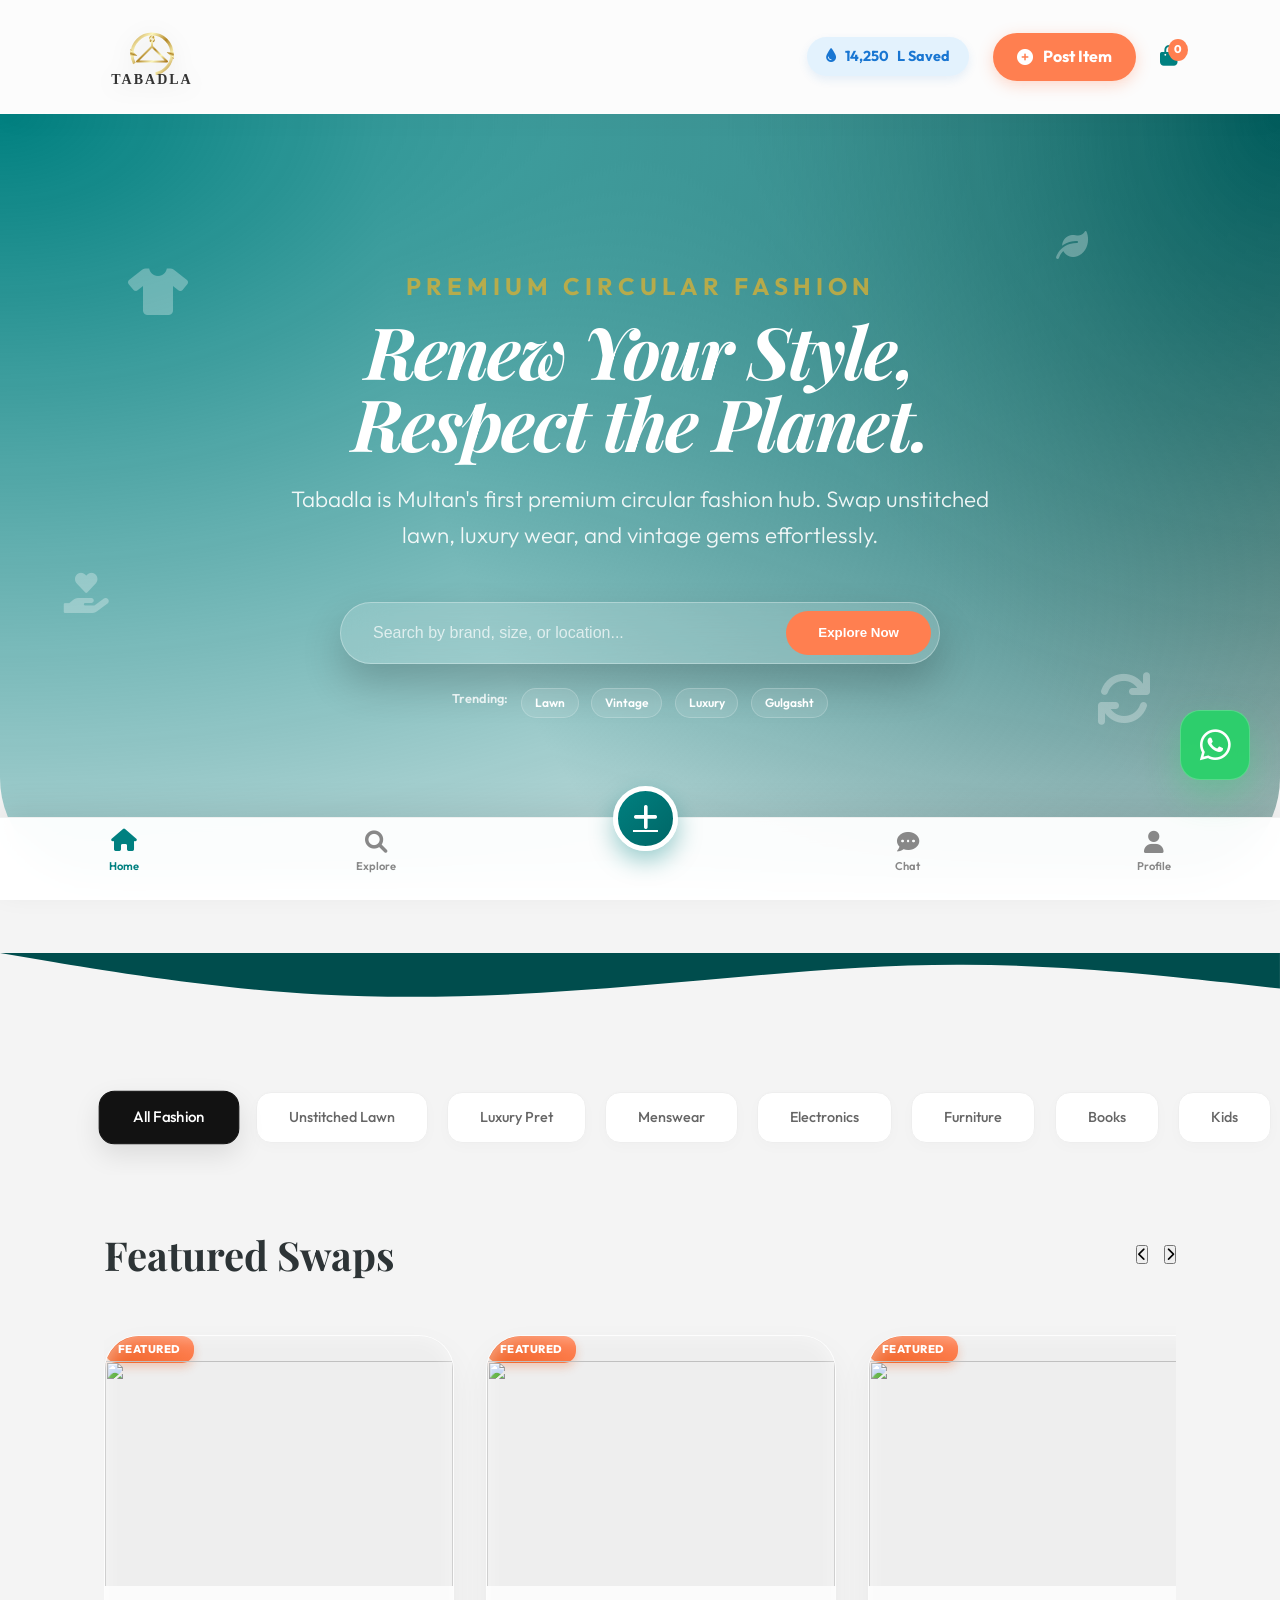
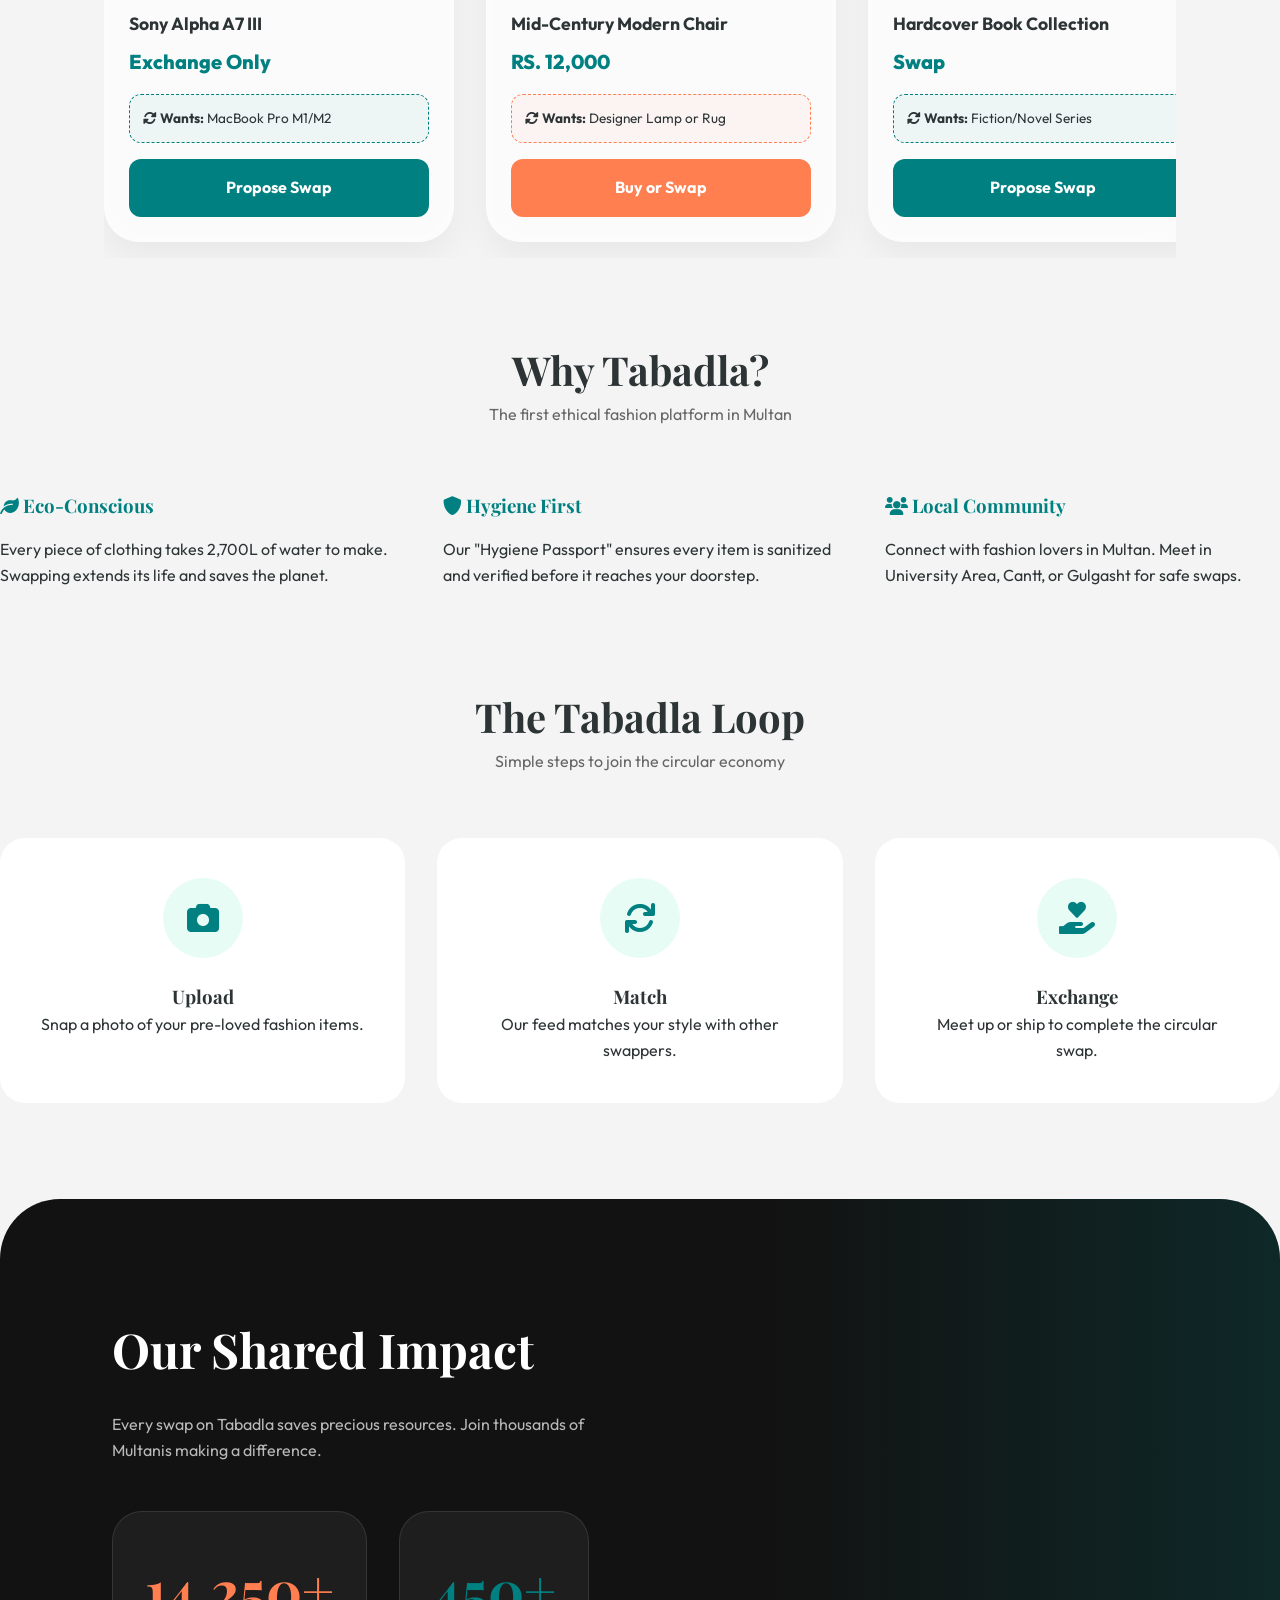
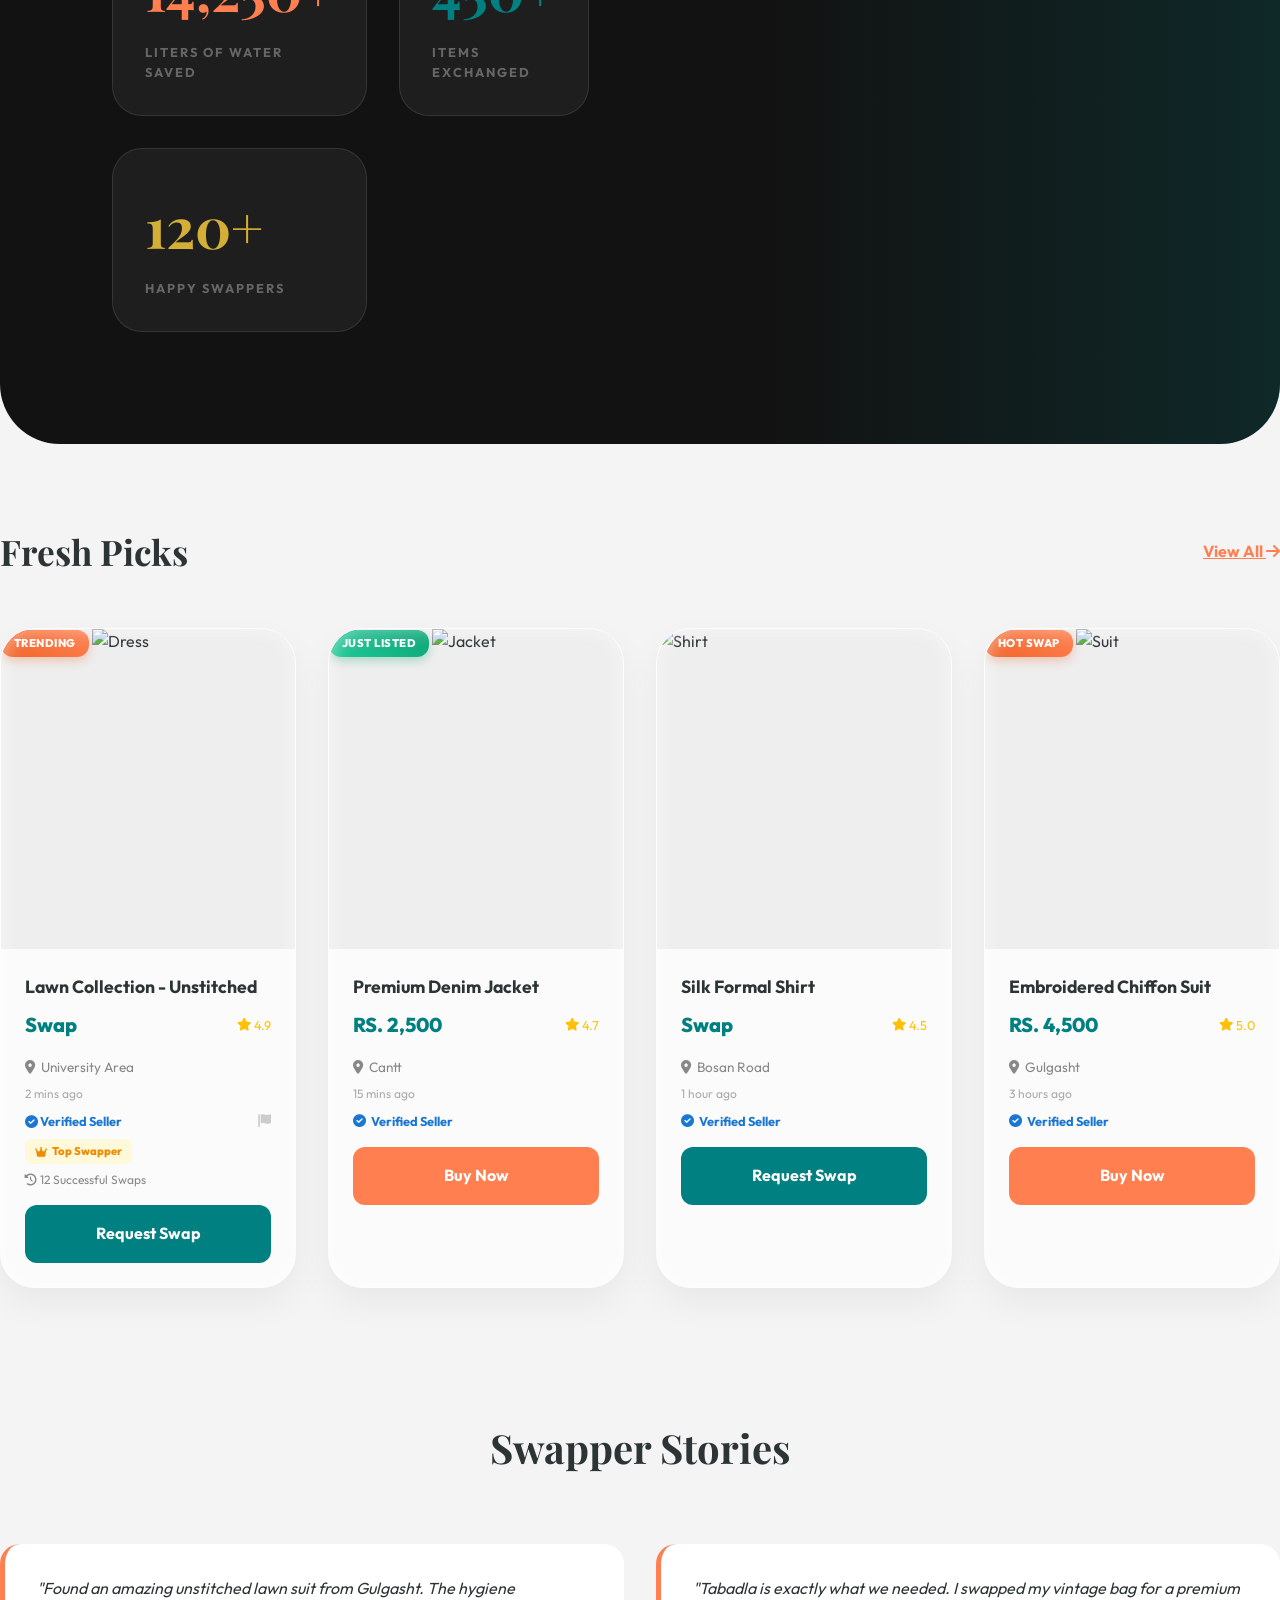
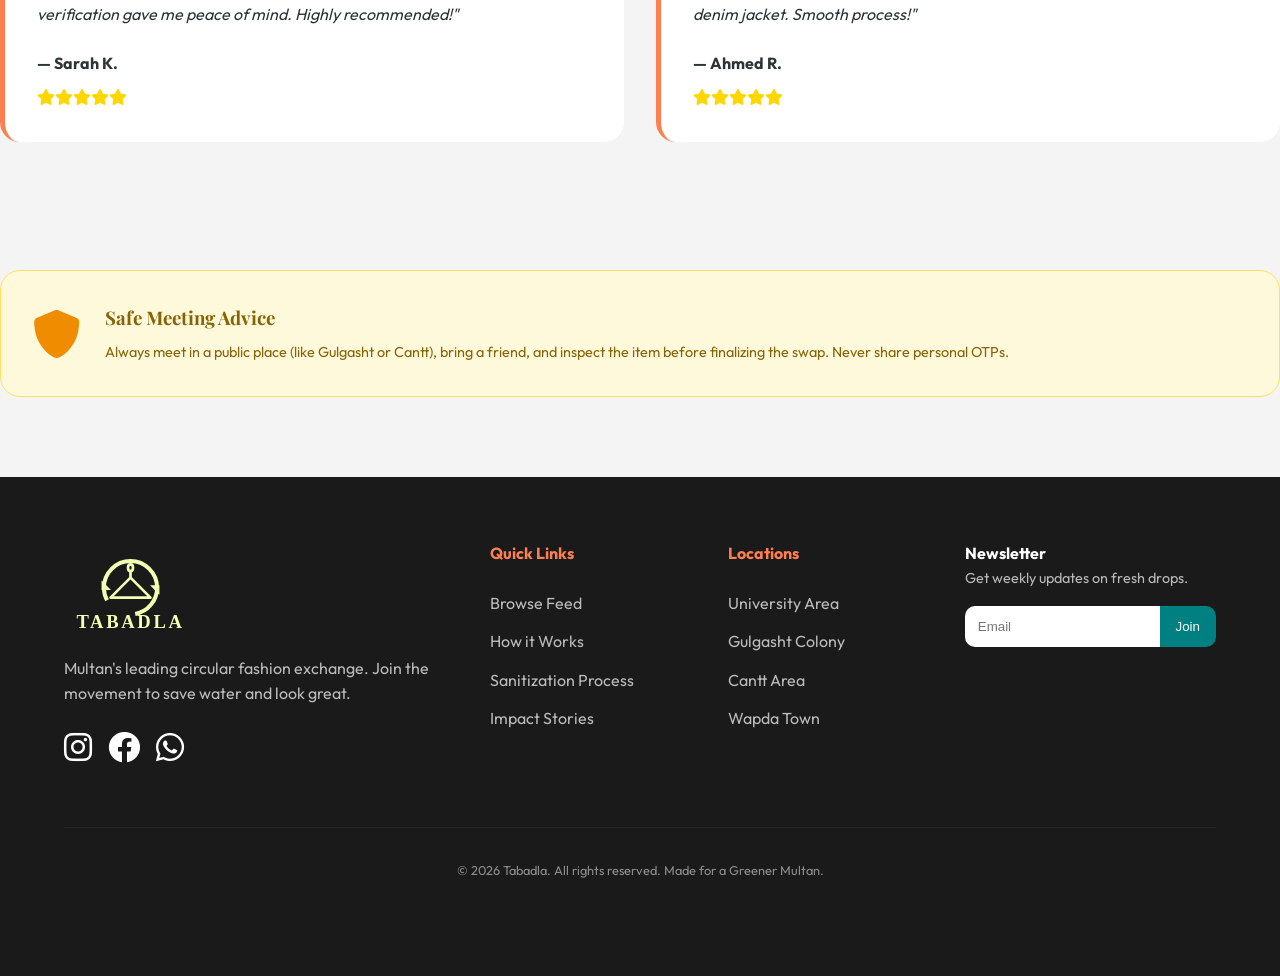
==== commit 27508b3f: "Final Overhaul: Expanded categories, featured slider, enhanced barter logic, trust/safety elements, " ====
--- a/index.html
+++ b/index.html
@@ -780,6 +780,12 @@
                 <option value="Cantt">Cantt Area</option>
                 <option value="Wapda Town">Wapda Town</option>
             </select>
+            <select id="itemCond" style="width: 100%; padding: 1rem; border: 1px solid #ddd; border-radius: 12px; margin-bottom: 1rem;">
+                <option value="New">Condition: New</option>
+                <option value="Like New">Condition: Like New</option>
+                <option value="Used">Condition: Used</option>
+            </select>
+            <textarea id="itemWants" placeholder="I want to exchange this for... (Leave empty for Direct Sale)" style="width: 100%; padding: 1rem; border: 1px solid #ddd; border-radius: 12px; margin-bottom: 1rem; height: 80px;"></textarea>
             <input type="number" id="itemPrice" placeholder="Price (RS) - 0 for Swap" style="width: 100%; padding: 1rem; border: 1px solid #ddd; border-radius: 12px; margin-bottom: 1rem;">
             <div style="margin-bottom: 1.5rem;">
                 <label style="display: block; font-weight: 600; margin-bottom: 0.5rem; color: #666;">Upload Photo</label>
@@ -827,12 +833,77 @@
     <div class="pill" onclick="filterCategory('Unstitched Lawn', this)">Unstitched Lawn</div>
     <div class="pill" onclick="filterCategory('Luxury Pret', this)">Luxury Pret</div>
     <div class="pill" onclick="filterCategory('Menswear', this)">Menswear</div>
+    <div class="pill" onclick="filterCategory('Electronics', this)">Electronics</div>
+    <div class="pill" onclick="filterCategory('Furniture', this)">Furniture</div>
+    <div class="pill" onclick="filterCategory('Books', this)">Books</div>
     <div class="pill" onclick="filterCategory('Kids', this)">Kids</div>
     <div class="pill" onclick="filterCategory('Accessories', this)">Accessories</div>
     <div class="pill" onclick="filterCategory('Vintage', this)">Vintage</div>
 </div>
 
-<main class="container">
+<!-- Featured Swaps Slider -->
+<section class="container" style="margin-bottom: 5rem;">
+    <div style="display: flex; justify-content: space-between; align-items: center; margin-bottom: 2rem;">
+        <h2 style="font-size: 2.5rem;" class="luxury-text">Featured Swaps</h2>
+        <div style="display: flex; gap: 1rem;">
+            <button class="nav-btn" onclick="scrollSlider(-300)"><i class="fas fa-chevron-left"></i></button>
+            <button class="nav-btn" onclick="scrollSlider(300)"><i class="fas fa-chevron-right"></i></button>
+        </div>
+    </div>
+    <div id="featuredSlider" style="display: flex; gap: 2rem; overflow-x: auto; scroll-behavior: smooth; padding: 1rem 0; scrollbar-width: none;">
+        <!-- Featured Card 1 -->
+        <div class="listing-card" style="min-width: 350px;">
+            <div class="listing-img" style="height: 250px;">
+                <span class="badge-trending">Featured</span>
+                <img src="https://images.unsplash.com/photo-1550009158-9ebf69173e03?auto=format&fit=crop&w=500&q=80" style="width: 100%; height: 100%; object-fit: cover;">
+            </div>
+            <div class="listing-content">
+                <div class="listing-title">Sony Alpha A7 III</div>
+                <div class="listing-meta">
+                    <div class="listing-price">Exchange Only</div>
+                </div>
+                <div style="background: rgba(0, 128, 128, 0.05); padding: 0.8rem; border-radius: 12px; margin-bottom: 1rem; font-size: 0.85rem; border: 1px dashed var(--primary-teal);">
+                    <i class="fas fa-sync-alt"></i> <strong>Wants:</strong> MacBook Pro M1/M2
+                </div>
+                <a href="#" class="btn btn-primary">Propose Swap</a>
+            </div>
+        </div>
+        <!-- Featured Card 2 -->
+        <div class="listing-card" style="min-width: 350px;">
+            <div class="listing-img" style="height: 250px;">
+                <span class="badge-trending">Featured</span>
+                <img src="https://images.unsplash.com/photo-1592078615290-033ee584e267?auto=format&fit=crop&w=500&q=80" style="width: 100%; height: 100%; object-fit: cover;">
+            </div>
+            <div class="listing-content">
+                <div class="listing-title">Mid-Century Modern Chair</div>
+                <div class="listing-meta">
+                    <div class="listing-price">RS. 12,000</div>
+                </div>
+                <div style="background: rgba(255, 127, 80, 0.05); padding: 0.8rem; border-radius: 12px; margin-bottom: 1rem; font-size: 0.85rem; border: 1px dashed var(--secondary-coral);">
+                    <i class="fas fa-sync-alt"></i> <strong>Wants:</strong> Designer Lamp or Rug
+                </div>
+                <a href="#" class="btn btn-secondary">Buy or Swap</a>
+            </div>
+        </div>
+        <!-- Featured Card 3 -->
+        <div class="listing-card" style="min-width: 350px;">
+            <div class="listing-img" style="height: 250px;">
+                <span class="badge-trending">Featured</span>
+                <img src="https://images.unsplash.com/photo-1544716278-ca5e3f4abd8c?auto=format&fit=crop&w=500&q=80" style="width: 100%; height: 100%; object-fit: cover;">
+            </div>
+            <div class="listing-content">
+                <div class="listing-title">Hardcover Book Collection</div>
+                <div class="listing-meta">
+                    <div class="listing-price">Swap</div>
+                </div>
+                <div style="background: rgba(0, 128, 128, 0.05); padding: 0.8rem; border-radius: 12px; margin-bottom: 1rem; font-size: 0.85rem; border: 1px dashed var(--primary-teal);">
+                    <i class="fas fa-sync-alt"></i> <strong>Wants:</strong> Fiction/Novel Series
+                </div>
+                <a href="#" class="btn btn-primary">Propose Swap</a>
+            </div>
+        </div>
+    </div>
+</section>
     <!-- Why Tabadla? -->
     <div style="text-align: center; margin-bottom: 4rem;">
         <h2 style="font-size: 2.5rem;" data-aos="fade-up">Why Tabadla?</h2>
@@ -892,6 +963,10 @@
                     <h3 style="font-size: 3.5rem; color: var(--primary-teal); margin-bottom: 0.5rem;" class="counter" data-target="450">450+</h3>
                     <p style="text-transform: uppercase; letter-spacing: 2px; font-size: 0.8rem; font-weight: 700;">Items Exchanged</p>
                 </div>
+                <div class="stat-box" style="background: rgba(255,255,255,0.05); padding: 2rem; border-radius: 30px; border: 1px solid rgba(255,255,255,0.1);">
+                    <h3 style="font-size: 3.5rem; color: var(--accent-gold); margin-bottom: 0.5rem;" class="counter" data-target="120">120+</h3>
+                    <p style="text-transform: uppercase; letter-spacing: 2px; font-size: 0.8rem; font-weight: 700;">Happy Swappers</p>
+                </div>
             </div>
         </div>
     </div>
@@ -918,11 +993,15 @@
                     <i class="fas fa-map-marker-alt"></i> University Area
                 </div>
                 <div class="listing-time">2 mins ago</div>
-                <div class="verified-tag" style="margin-top: 0.5rem;">
-                    <i class="fas fa-check-circle"></i> Verified Seller
+                <div class="verified-tag" style="margin-top: 0.5rem; display: flex; justify-content: space-between; align-items: center;">
+                    <span><i class="fas fa-check-circle"></i> Verified Seller</span>
+                    <i class="fas fa-flag" style="color: #ccc; cursor: pointer;" title="Report Listing" onclick="showToast('Listing Reported')"></i>
                 </div>
                 <div class="top-swapper-badge">
                     <i class="fas fa-crown"></i> Top Swapper
+                </div>
+                <div style="font-size: 0.75rem; color: #888; margin-top: 0.4rem;">
+                    <i class="fas fa-history"></i> 12 Successful Swaps
                 </div>
                 <a href="#" class="btn btn-primary">Request Swap</a>
             </div>
@@ -1010,6 +1089,16 @@
                 <p style="font-style: italic; margin-bottom: 1.5rem;">"Tabadla is exactly what we needed. I swapped my vintage bag for a premium denim jacket. Smooth process!"</p>
                 <strong>— Ahmed R.</strong>
                 <div style="color: #FFD700; margin-top: 0.5rem;"><i class="fas fa-star"></i><i class="fas fa-star"></i><i class="fas fa-star"></i><i class="fas fa-star"></i><i class="fas fa-star"></i></div>
+            </div>
+        </div>
+    </div>
+    <!-- Safe Meeting Advice -->
+    <div style="background: #fff9db; padding: 2rem; border-radius: 20px; border: 1px solid #ffe066; margin-top: 5rem;" data-aos="fade-up">
+        <div style="display: flex; align-items: center; gap: 1.5rem;">
+            <i class="fas fa-shield-alt fa-3x" style="color: #f08c00;"></i>
+            <div>
+                <h3 style="color: #856404; margin-bottom: 0.5rem;">Safe Meeting Advice</h3>
+                <p style="color: #856404; font-size: 0.9rem;">Always meet in a public place (like Gulgasht or Cantt), bring a friend, and inspect the item before finalizing the swap. Never share personal OTPs.</p>
             </div>
         </div>
     </div>
@@ -1078,15 +1167,35 @@
             <i class="fas fa-plus"></i>
         </a>
     </div>
-    <a href="#" class="nav-item" onclick="showToast('Feature coming soon!')">
-        <i class="fas fa-heart"></i>
-        <span>Saved</span>
+    <a href="#" class="nav-item" onclick="toggleChat()">
+        <i class="fas fa-comment-dots"></i>
+        <span>Chat</span>
     </a>
     <a href="#" class="nav-item" onclick="showToast('Profile Login Needed')">
         <i class="fas fa-user"></i>
         <span>Profile</span>
     </a>
 </nav>
+
+<!-- Chat Widget Mockup -->
+<div id="chatWidget" style="position: fixed; bottom: 100px; right: 30px; width: 320px; height: 450px; background: white; border-radius: 25px; box-shadow: 0 20px 50px rgba(0,0,0,0.2); z-index: 2000; display: none; flex-direction: column; overflow: hidden; border: 1px solid #eee;">
+    <div style="background: var(--dark-charcoal); color: white; padding: 1.5rem; display: flex; justify-content: space-between; align-items: center;">
+        <div style="display: flex; align-items: center; gap: 0.8rem;">
+            <div style="width: 10px; height: 10px; background: #25d366; border-radius: 50%;"></div>
+            <span style="font-weight: 700;">Tabadla Support</span>
+        </div>
+        <i class="fas fa-times" onclick="toggleChat()" style="cursor: pointer;"></i>
+    </div>
+    <div style="flex: 1; padding: 1.5rem; background: #f9f9f9; font-size: 0.9rem;">
+        <div style="background: white; padding: 1rem; border-radius: 15px; margin-bottom: 1rem; box-shadow: 0 2px 5px rgba(0,0,0,0.05);">
+            Hello! How can we help you with your swap today?
+        </div>
+    </div>
+    <div style="padding: 1rem; border-top: 1px solid #eee; display: flex; gap: 0.5rem;">
+        <input type="text" placeholder="Type a message..." style="flex: 1; border: none; background: #f0f0f0; padding: 0.8rem; border-radius: 50px; outline: none;">
+        <button style="background: var(--primary-teal); color: white; border: none; width: 40px; height: 40px; border-radius: 50%;"><i class="fas fa-paper-plane"></i></button>
+    </div>
+</div>
 
 <script src="https://unpkg.com/aos@2.3.1/dist/aos.js"></script>
 <script>
@@ -1192,6 +1301,10 @@
         searchInput.scrollIntoView({ behavior: 'smooth', block: 'center' });
     }
 
+    function scrollSlider(amt) {
+        document.getElementById('featuredSlider').scrollLeft += amt;
+    }
+
     function setSearch(query) {
         searchInput.value = query;
         searchBtn.click();
@@ -1238,6 +1351,11 @@
     const impactSection = document.querySelector('.impact-section');
     if (impactSection) observer.observe(impactSection);
 
+    function toggleChat() {
+        const chat = document.getElementById('chatWidget');
+        chat.style.display = chat.style.display === 'flex' ? 'none' : 'flex';
+    }
+
     // Modal Logic
     function openModal(id) {
         document.getElementById(id).style.display = 'flex';
@@ -1281,6 +1399,8 @@
         const name = document.getElementById('itemName').value;
         const cat = document.getElementById('itemCat').value;
         const loc = document.getElementById('itemLoc').value;
+        const cond = document.getElementById('itemCond').value;
+        const wants = document.getElementById('itemWants').value;
         const price = document.getElementById('itemPrice').value;
         const imageFile = document.getElementById('itemImage').files[0];
         const grid = document.querySelector('.listing-grid');
@@ -1305,6 +1425,10 @@
             ? `<a href="#" class="btn btn-secondary" onclick="addToCart('${name}', ${price}, '${imageUrl}')">Buy Now</a>`
             : `<a href="#" class="btn btn-primary" onclick="showToast('Swap Request Sent!')">Request Swap</a>`;
 
+        const wantsHtml = wants ? `<div style="background: rgba(0, 128, 128, 0.05); padding: 0.8rem; border-radius: 12px; margin-bottom: 1rem; font-size: 0.85rem; border: 1px dashed var(--primary-teal);">
+                    <i class="fas fa-sync-alt"></i> <strong>Wants:</strong> ${wants}
+                </div>` : '';
+
         newCard.innerHTML = `
             <div class="listing-img">
                 <span class="badge-new">Just Listed</span>
@@ -1317,11 +1441,13 @@
                     <div class="star-rating"><i class="fas fa-star"></i> 5.0</div>
                 </div>
                 <div class="listing-location">
-                    <i class="fas fa-map-marker-alt"></i> ${loc}
+                    <i class="fas fa-map-marker-alt"></i> ${loc} • <span style="color: var(--secondary-coral); font-weight: 700;">${cond}</span>
                 </div>
                 <div class="listing-time">Just now</div>
-                <div class="verified-tag" style="margin-top: 0.5rem;">
-                    <i class="fas fa-check-circle"></i> Verified Seller
+                ${wantsHtml}
+                <div class="verified-tag" style="margin-top: 0.5rem; display: flex; justify-content: space-between; align-items: center;">
+                    <span><i class="fas fa-check-circle"></i> Verified Seller</span>
+                    <i class="fas fa-flag" style="color: #ccc; cursor: pointer;"></i>
                 </div>
                 ${actionHtml}
             </div>
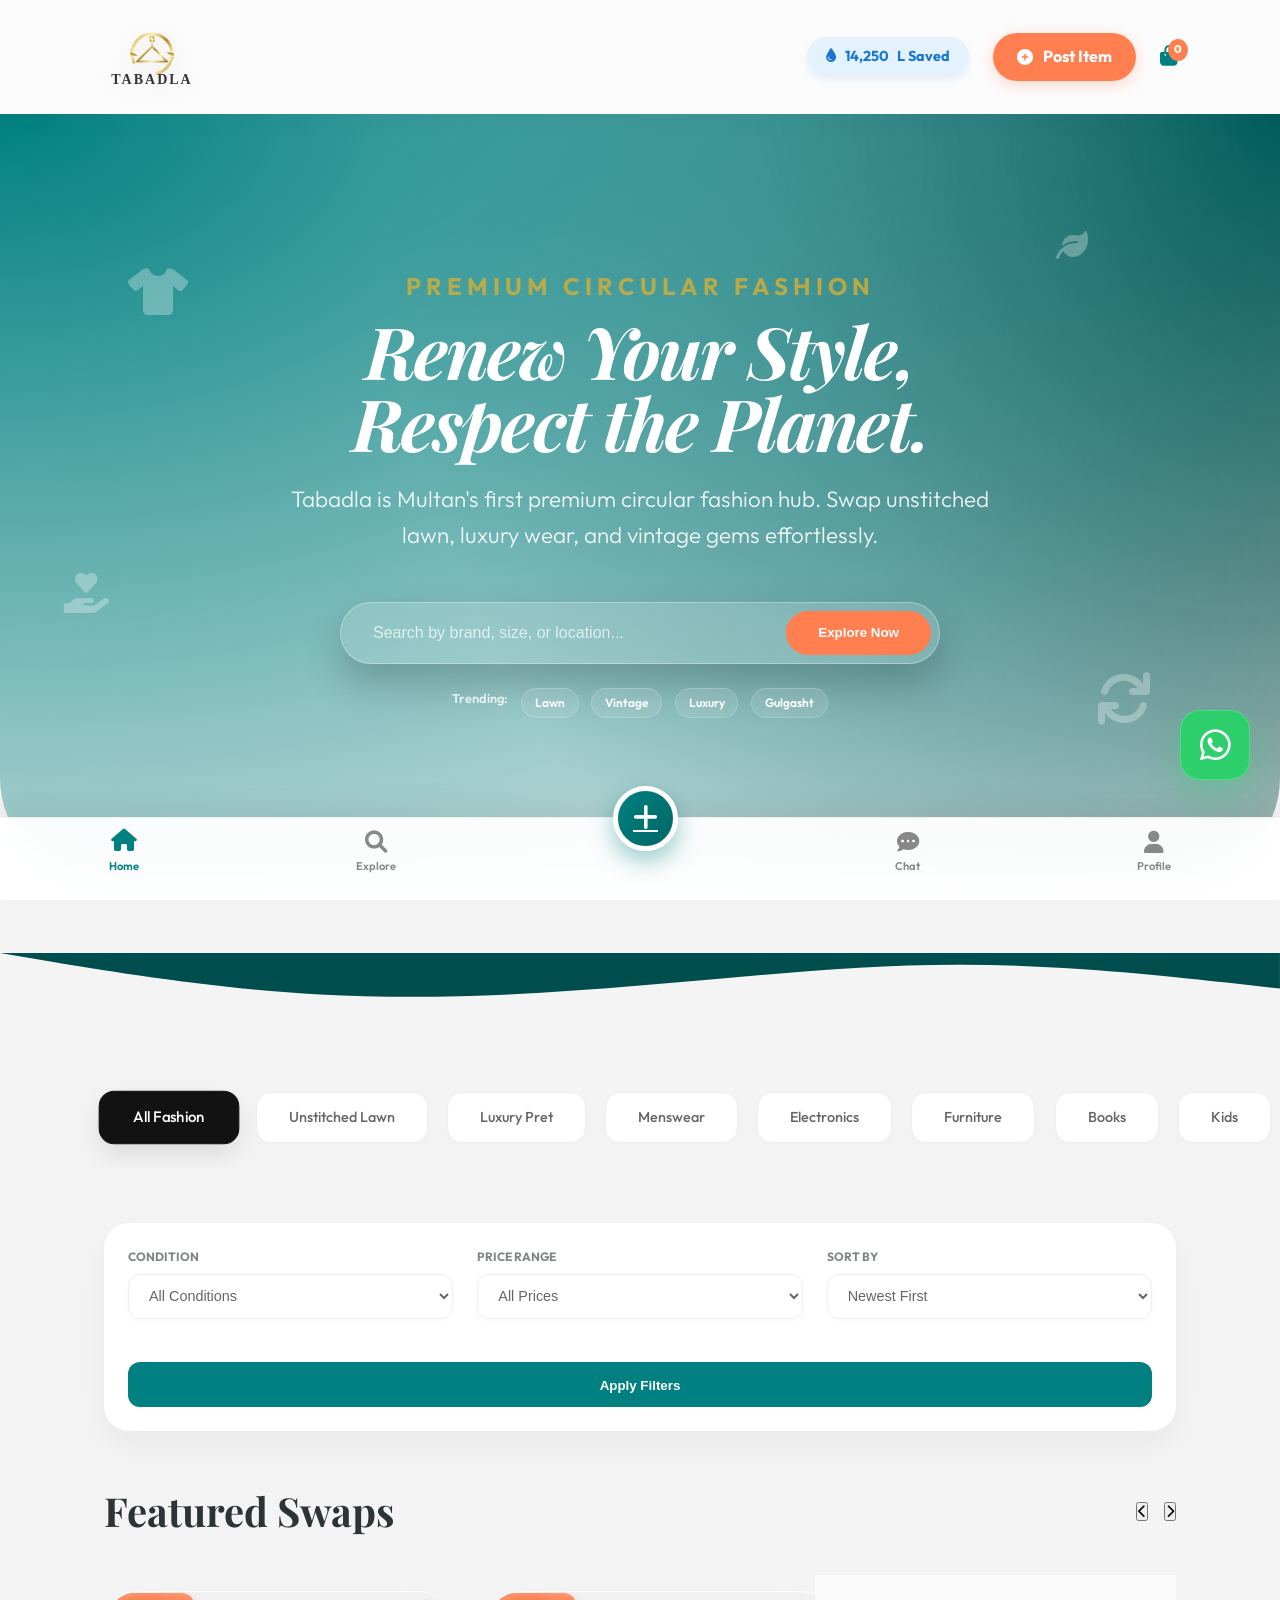
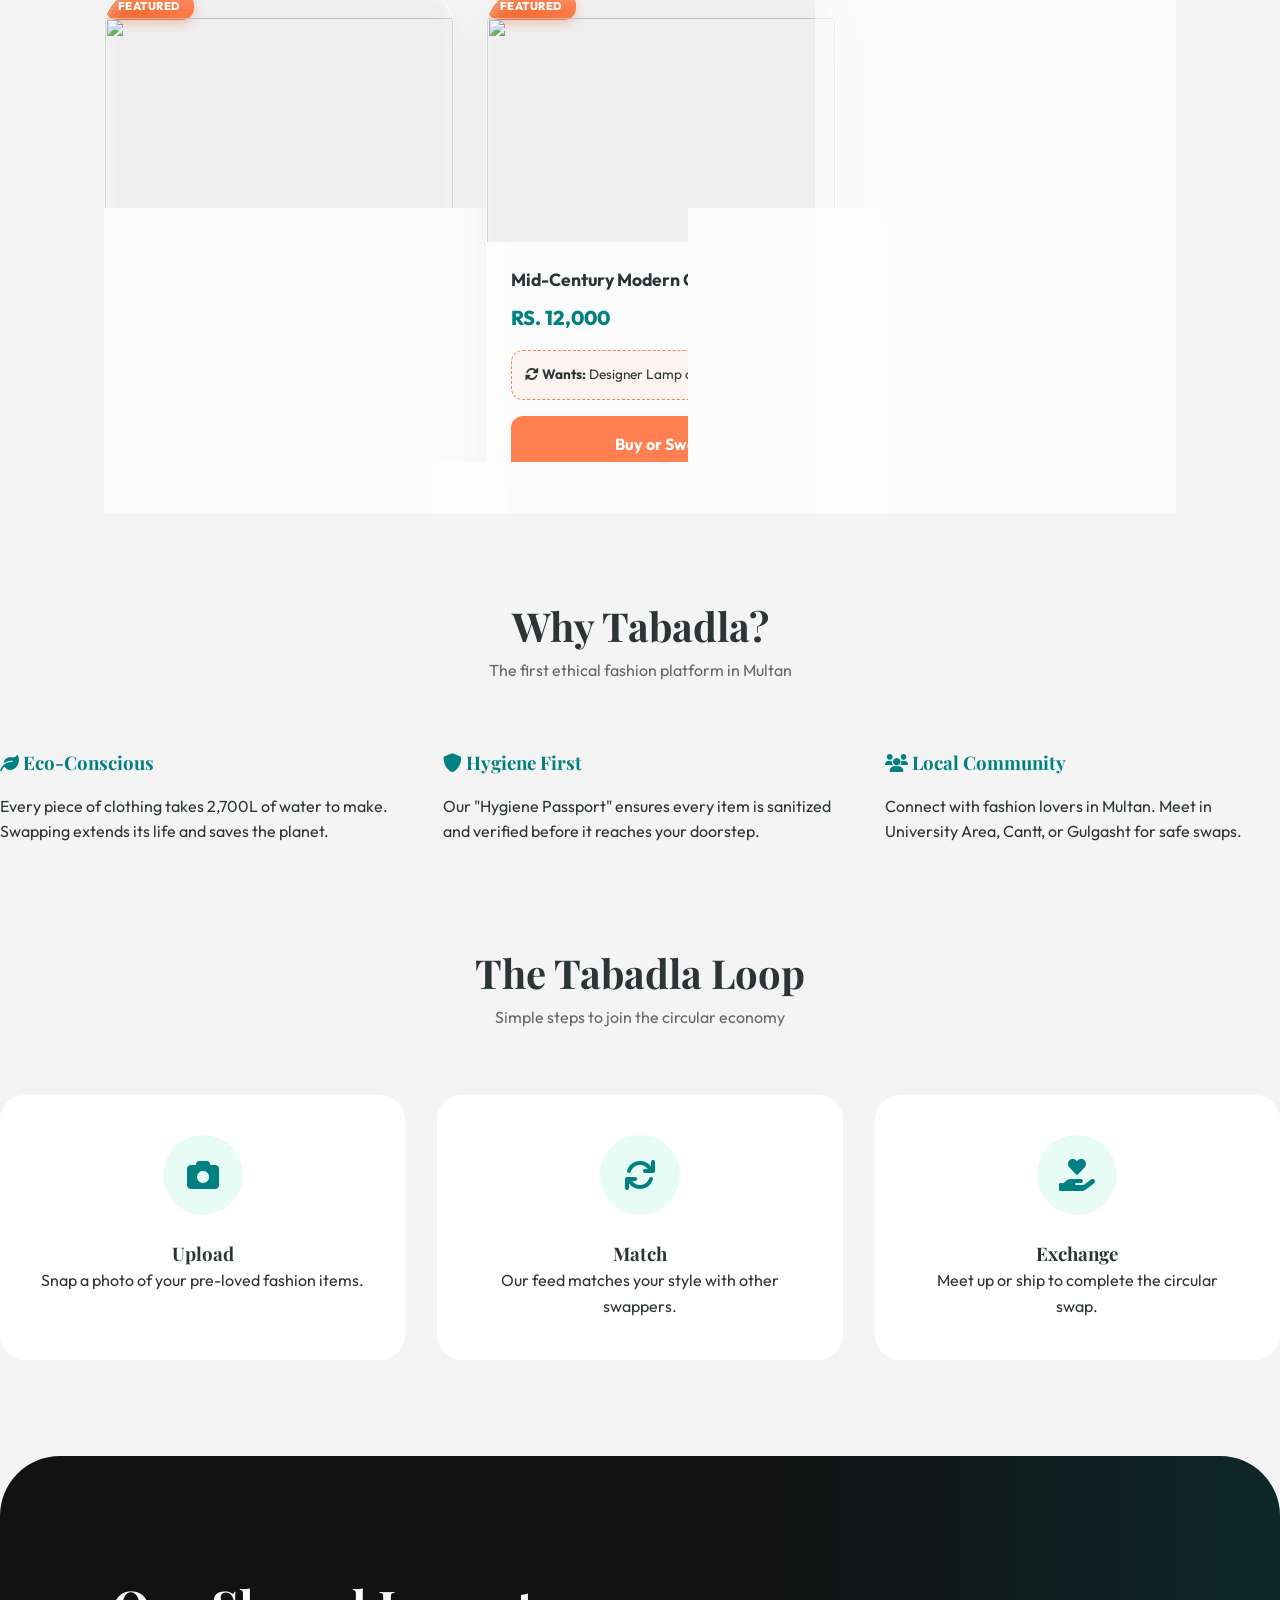
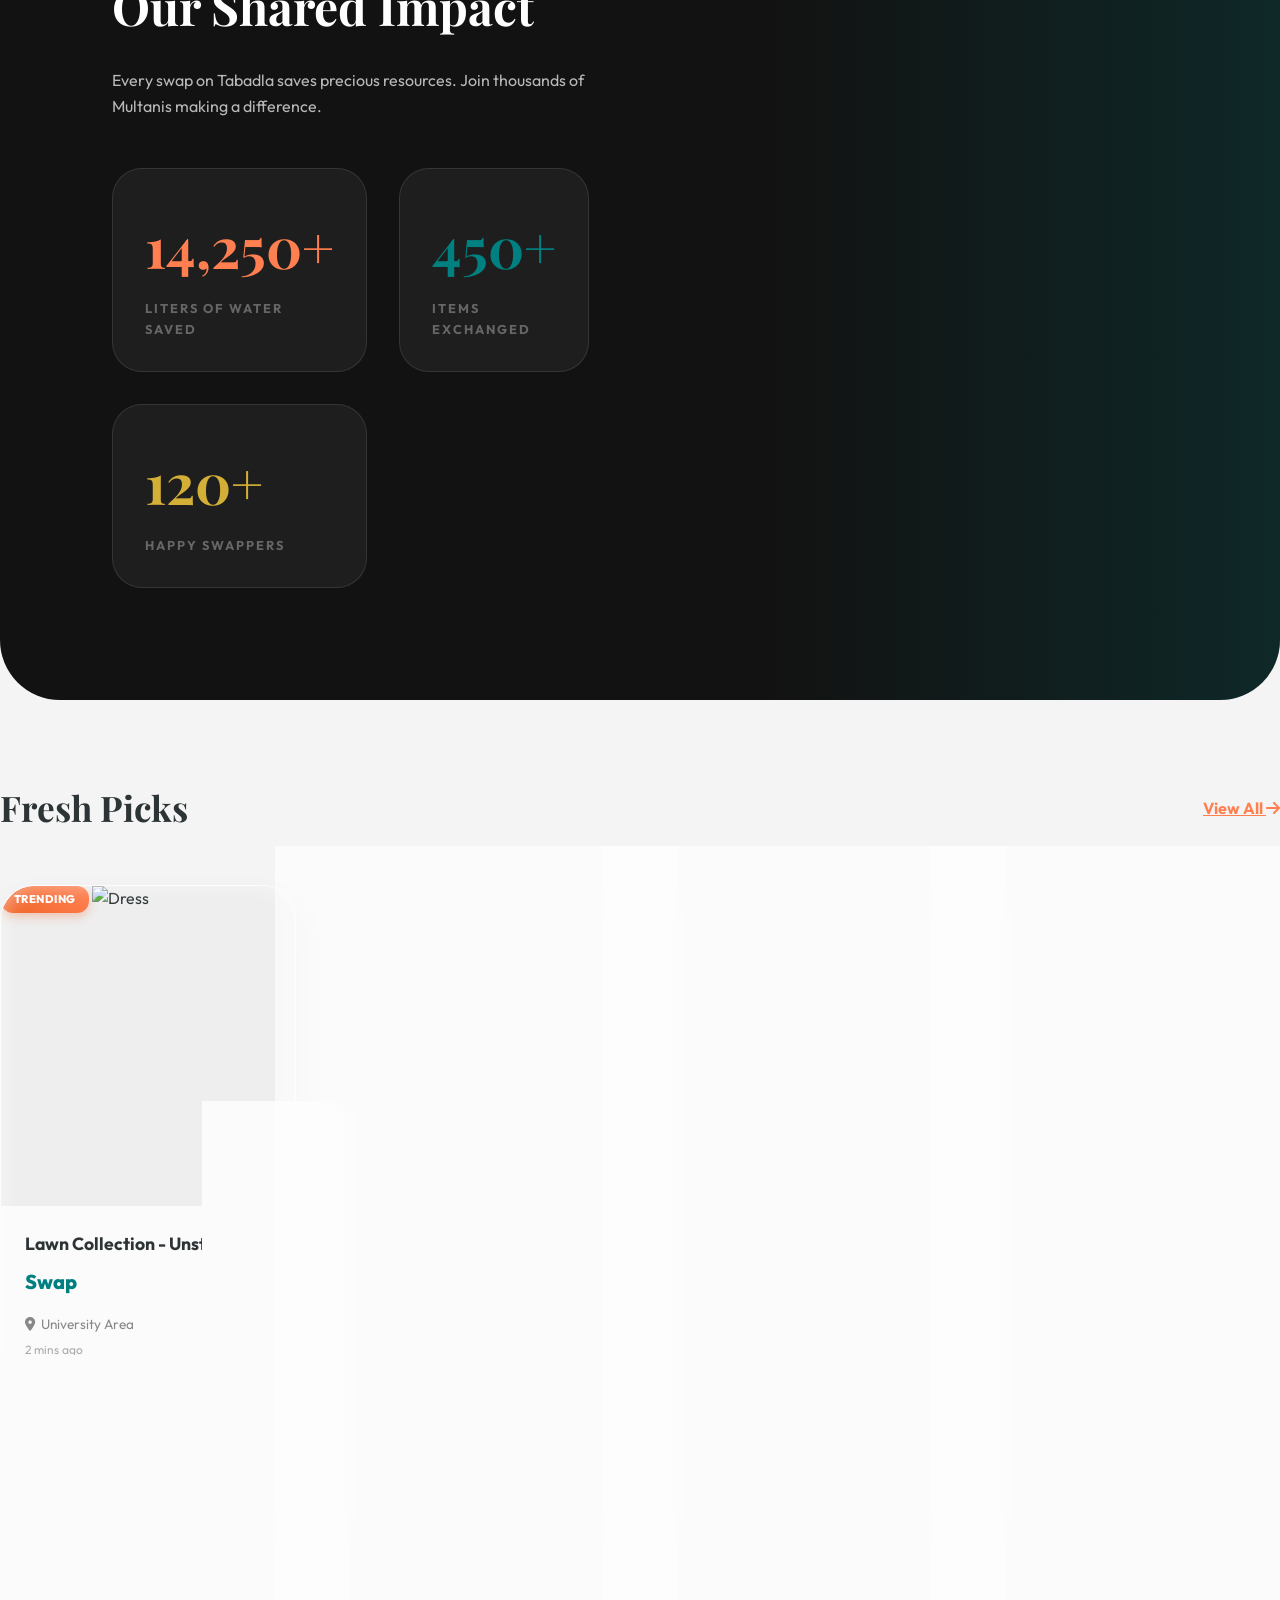
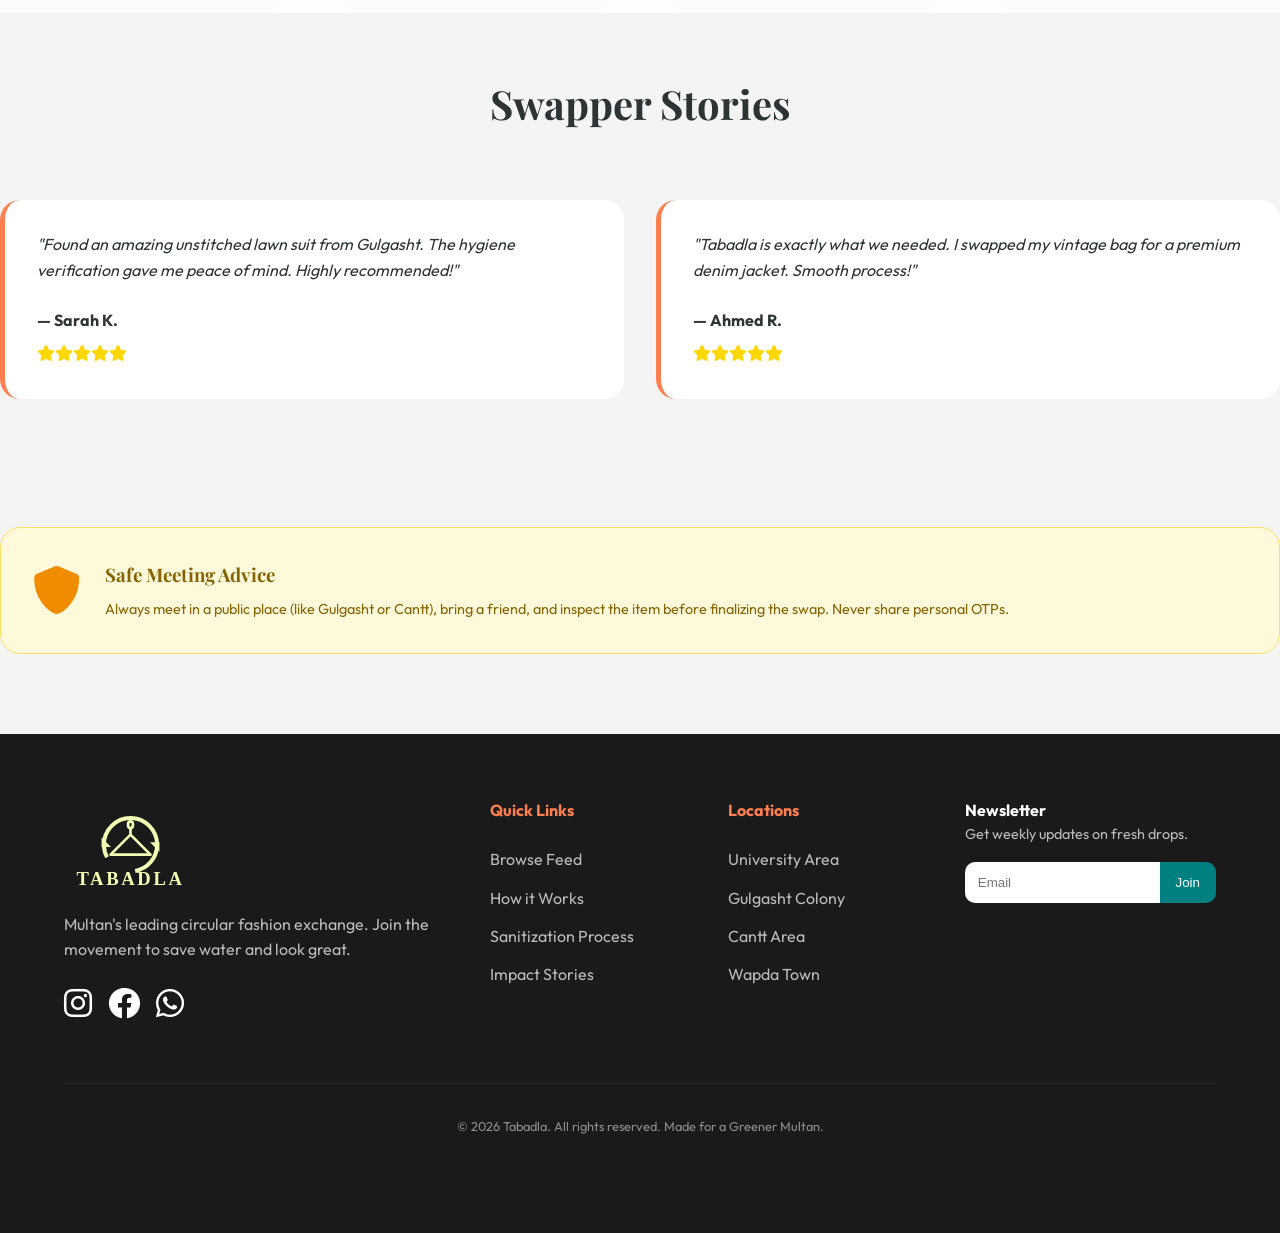
==== commit 13a227e6: "Super Full Overhaul: Advanced filters, interactive map details, auth flow with OTP, user dashboard, " ====
--- a/index.html
+++ b/index.html
@@ -761,11 +761,111 @@
 </div>
 
 <!-- Add Listing Modal -->
-<div id="addListingModal" class="modal-overlay">
-    <div class="modal-content">
-        <span class="close-modal" onclick="closeModal('addListingModal')">&times;</span>
-        <h2 style="margin-bottom: 0.5rem;">List New Item</h2>
-        <p style="color: #888; margin-bottom: 1.5rem; font-size: 0.9rem;">Join the circular fashion movement in Multan.</p>
+<!-- Product Details Modal -->
+<div id="productDetailModal" class="modal-overlay">
+    <div class="modal-content" style="max-width: 900px; padding: 0; border-radius: 30px; overflow: hidden;">
+        <div style="display: flex; flex-direction: row; height: 100%; min-height: 500px;">
+            <div style="flex: 1; background: #eee; position: relative;">
+                <span class="close-modal" onclick="closeModal('productDetailModal')" style="left: 20px; right: auto; background: white; width: 40px; height: 40px; border-radius: 50%; display: flex; align-items: center; justify-content: center; box-shadow: 0 5px 15px rgba(0,0,0,0.1);">&times;</span>
+                <img id="detailImg" src="" style="width: 100%; height: 100%; object-fit: cover;">
+            </div>
+            <div style="flex: 1; padding: 2.5rem; display: flex; flex-direction: column; overflow-y: auto; max-height: 80vh;">
+                <div id="detailBadge" class="badge-new" style="margin-bottom: 1rem; display: inline-block; width: fit-content;">NEW</div>
+                <h2 id="detailTitle" style="font-size: 2rem; margin-bottom: 0.5rem;" class="luxury-text">Item Title</h2>
+                <div id="detailPrice" style="font-size: 1.5rem; font-weight: 700; color: var(--primary-teal); margin-bottom: 1.5rem;">RS. 0</div>
+                
+                <div style="display: flex; gap: 1rem; margin-bottom: 2rem;">
+                    <div style="background: #f8f9fa; padding: 0.8rem 1.2rem; border-radius: 15px; flex: 1;">
+                        <div style="font-size: 0.7rem; font-weight: 700; color: #888;">CONDITION</div>
+                        <div id="detailCond" style="font-weight: 700;">Mint</div>
+                    </div>
+                    <div style="background: #f8f9fa; padding: 0.8rem 1.2rem; border-radius: 15px; flex: 1;">
+                        <div style="font-size: 0.7rem; font-weight: 700; color: #888;">LOCATION</div>
+                        <div id="detailLoc" style="font-weight: 700;">Gulgasht</div>
+                    </div>
+                </div>
+
+                <div id="detailWantsSection" style="background: rgba(0, 128, 128, 0.05); padding: 1.5rem; border-radius: 20px; border: 1px dashed var(--primary-teal); margin-bottom: 2rem;">
+                    <div style="font-weight: 700; color: var(--primary-teal); margin-bottom: 0.5rem;"><i class="fas fa-sync-alt"></i> Exchange Requirements</div>
+                    <p id="detailWants">I'm looking for a premium leather bag or high-end sneakers.</p>
+                </div>
+
+                <div style="margin-bottom: 2rem;">
+                    <div style="font-weight: 700; margin-bottom: 1rem;">Map Location</div>
+                    <div id="mapMock" style="height: 150px; background: #e9ecef; border-radius: 20px; display: flex; align-items: center; justify-content: center; position: relative; overflow: hidden;">
+                        <img src="https://images.unsplash.com/photo-1524661135-423995f22d0b?auto=format&fit=crop&w=600&q=80" style="width: 100%; height: 100%; object-fit: cover; filter: brightness(0.8);">
+                        <i class="fas fa-map-marker-alt fa-2x" style="color: var(--secondary-coral); position: relative; z-index: 2;"></i>
+                        <div style="position: absolute; bottom: 10px; left: 10px; background: white; padding: 5px 10px; border-radius: 5px; font-size: 0.7rem; font-weight: 700;">Interactive Map</div>
+                    </div>
+                </div>
+
+                <div style="display: flex; gap: 1rem; margin-top: auto;">
+                    <button class="btn btn-primary" style="flex: 2;">Initiate Swap</button>
+                    <button class="btn btn-secondary" style="flex: 1;" onclick="toggleChat()">Chat</button>
+                </div>
+            </div>
+        </div>
+    </div>
+</div>
+
+<!-- Auth / Login Modal -->
+<div id="authModal" class="modal-overlay">
+    <div class="modal-content" style="max-width: 400px; text-align: center;">
+        <span class="close-modal" onclick="closeModal('authModal')">&times;</span>
+        <h2 style="margin-bottom: 0.5rem;" class="luxury-text">Welcome Back</h2>
+        <p style="color: #888; margin-bottom: 2rem; font-size: 0.9rem;">Login to start swapping in Multan.</p>
+        <input type="email" placeholder="Email Address" style="width: 100%; padding: 1rem; border: 1px solid #ddd; border-radius: 12px; margin-bottom: 1rem;">
+        <input type="password" placeholder="Password" style="width: 100%; padding: 1rem; border: 1px solid #ddd; border-radius: 12px; margin-bottom: 1.5rem;">
+        <button class="btn btn-primary" style="width: 100%; margin-bottom: 1rem;" onclick="showOTP()">Login</button>
+        <p style="font-size: 0.8rem; color: #888;">Don't have an account? <a href="#" style="color: var(--secondary-coral); font-weight: 700;">Sign Up</a></p>
+    </div>
+</div>
+
+<!-- OTP Verification Modal -->
+<div id="otpModal" class="modal-overlay">
+    <div class="modal-content" style="max-width: 400px; text-align: center;">
+        <h2 style="margin-bottom: 0.5rem;" class="luxury-text">Verify Identity</h2>
+        <p style="color: #888; margin-bottom: 2rem; font-size: 0.9rem;">Enter the 4-digit code sent to your email.</p>
+        <div style="display: flex; gap: 1rem; justify-content: center; margin-bottom: 2rem;">
+            <input type="text" maxlength="1" style="width: 50px; height: 60px; text-align: center; font-size: 1.5rem; border: 1px solid #ddd; border-radius: 12px;">
+            <input type="text" maxlength="1" style="width: 50px; height: 60px; text-align: center; font-size: 1.5rem; border: 1px solid #ddd; border-radius: 12px;">
+            <input type="text" maxlength="1" style="width: 50px; height: 60px; text-align: center; font-size: 1.5rem; border: 1px solid #ddd; border-radius: 12px;">
+            <input type="text" maxlength="1" style="width: 50px; height: 60px; text-align: center; font-size: 1.5rem; border: 1px solid #ddd; border-radius: 12px;">
+        <!-- User Dashboard Modal -->
+<div id="dashboardModal" class="modal-overlay">
+    <div class="modal-content" style="max-width: 800px;">
+        <span class="close-modal" onclick="closeModal('dashboardModal')">&times;</span>
+        <div style="display: flex; gap: 2rem; align-items: center; margin-bottom: 2rem; padding-bottom: 2rem; border-bottom: 1px solid #eee;">
+            <img src="https://images.unsplash.com/photo-1535713875002-d1d0cf377fde?auto=format&fit=crop&w=100&q=80" style="width: 80px; height: 80px; border-radius: 50%; object-fit: cover;">
+            <div>
+                <h2 class="luxury-text">Zargham Mustafa <i class="fas fa-check-circle" style="color: #4facfe; font-size: 1rem;"></i></h2>
+                <p style="color: #888;">Multan, Pakistan • Joined 2024</p>
+                <div style="display: flex; gap: 1rem; margin-top: 0.5rem;">
+                    <span style="font-size: 0.8rem; font-weight: 700; color: var(--primary-teal);"><i class="fas fa-star"></i> 4.9 Rating</span>
+                    <span style="font-size: 0.8rem; font-weight: 700; color: var(--secondary-coral);"><i class="fas fa-sync"></i> 12 Swaps</span>
+                </div>
+            </div>
+        </div>
+        
+        <h3 style="margin-bottom: 1.5rem;">My Active Items</h3>
+        <div style="display: grid; grid-template-columns: repeat(auto-fill, minmax(150px, 1fr)); gap: 1rem;">
+            <div style="background: #f8f9fa; border-radius: 15px; padding: 1rem; position: relative;">
+                <img src="https://images.unsplash.com/photo-1515886657613-9f3515b0c78f?auto=format&fit=crop&w=100&q=80" style="width: 100%; height: 100px; object-fit: cover; border-radius: 10px; margin-bottom: 0.5rem;">
+                <div style="font-weight: 700; font-size: 0.8rem; margin-bottom: 0.5rem;">Lawn Collection</div>
+                <button class="btn btn-primary" style="width: 100%; font-size: 0.7rem; padding: 0.5rem;" onclick="markAsSwapped(this)">Mark Swapped</button>
+            </div>
+            <div style="background: #f8f9fa; border-radius: 15px; padding: 1rem; opacity: 0.5; position: relative;">
+                <div style="position: absolute; top: 50%; left: 50%; transform: translate(-50%, -50%) rotate(-15deg); background: var(--secondary-coral); color: white; padding: 0.2rem 1rem; border-radius: 5px; font-weight: 800; font-size: 0.8rem; z-index: 2;">SOLD</div>
+                <img src="https://images.unsplash.com/photo-1539109132382-381bb3f1c2b3?auto=format&fit=crop&w=100&q=80" style="width: 100%; height: 100px; object-fit: cover; border-radius: 10px; margin-bottom: 0.5rem;">
+                <div style="font-weight: 700; font-size: 0.8rem; margin-bottom: 0.5rem;">Denim Jacket</div>
+                <button class="btn btn-secondary" style="width: 100%; font-size: 0.7rem; padding: 0.5rem;" disabled>Completed</button>
+            </div>
+        </div>
+    </div>
+</div>
+        <button class="btn btn-primary" style="width: 100%;" onclick="closeModal('otpModal'); showToast('Verification Successful!')">Verify & Continue</button>
+    </div>
+</div>
         <form id="listingForm" onsubmit="handleListingSubmit(event)">
             <input type="text" id="itemName" placeholder="Item Name" required style="width: 100%; padding: 1rem; border: 1px solid #ddd; border-radius: 12px; margin-bottom: 1rem;">
             <select id="itemCat" style="width: 100%; padding: 1rem; border: 1px solid #ddd; border-radius: 12px; margin-bottom: 1rem;">
@@ -841,7 +941,38 @@
     <div class="pill" onclick="filterCategory('Vintage', this)">Vintage</div>
 </div>
 
-<!-- Featured Swaps Slider -->
+<!-- Advanced Filters & Search -->
+<section class="container" style="margin-top: 2rem; margin-bottom: 3rem;">
+    <div style="background: white; padding: 1.5rem; border-radius: 25px; box-shadow: var(--luxury-shadow); display: flex; gap: 1.5rem; flex-wrap: wrap; align-items: center;">
+        <div style="flex: 1; min-width: 200px;">
+            <label style="display: block; font-size: 0.75rem; font-weight: 700; text-transform: uppercase; margin-bottom: 0.5rem; opacity: 0.6;">Condition</label>
+            <select id="filterCond" class="pill" style="width: 100%; border-radius: 12px; height: 45px; padding: 0 1rem;">
+                <option value="all">All Conditions</option>
+                <option value="New">New Only</option>
+                <option value="Like New">Like New</option>
+                <option value="Used">Used</option>
+            </select>
+        </div>
+        <div style="flex: 1; min-width: 200px;">
+            <label style="display: block; font-size: 0.75rem; font-weight: 700; text-transform: uppercase; margin-bottom: 0.5rem; opacity: 0.6;">Price Range</label>
+            <select id="filterPrice" class="pill" style="width: 100%; border-radius: 12px; height: 45px; padding: 0 1rem;">
+                <option value="all">All Prices</option>
+                <option value="low">Under RS. 2000</option>
+                <option value="mid">RS. 2000 - 5000</option>
+                <option value="high">Over RS. 5000</option>
+            </select>
+        </div>
+        <div style="flex: 1; min-width: 200px;">
+            <label style="display: block; font-size: 0.75rem; font-weight: 700; text-transform: uppercase; margin-bottom: 0.5rem; opacity: 0.6;">Sort By</label>
+            <select id="sortItems" class="pill" style="width: 100%; border-radius: 12px; height: 45px; padding: 0 1rem;">
+                <option value="newest">Newest First</option>
+                <option value="trending">Trending Now</option>
+                <option value="price-low">Price: Low to High</option>
+            </select>
+        </div>
+        <button class="btn btn-primary" style="height: 45px; margin-top: 1.2rem;">Apply Filters</button>
+    </div>
+</section>
 <section class="container" style="margin-bottom: 5rem;">
     <div style="display: flex; justify-content: space-between; align-items: center; margin-bottom: 2rem;">
         <h2 style="font-size: 2.5rem;" class="luxury-text">Featured Swaps</h2>
@@ -1171,7 +1302,7 @@
         <i class="fas fa-comment-dots"></i>
         <span>Chat</span>
     </a>
-    <a href="#" class="nav-item" onclick="showToast('Profile Login Needed')">
+    <a href="#" class="nav-item" onclick="openModal('dashboardModal')">
         <i class="fas fa-user"></i>
         <span>Profile</span>
     </a>
@@ -1356,6 +1487,34 @@
         chat.style.display = chat.style.display === 'flex' ? 'none' : 'flex';
     }
 
+    function showOTP() {
+        closeModal('authModal');
+        openModal('otpModal');
+    }
+
+    function viewDetails(title, price, img, cond, loc, wants) {
+        document.getElementById('detailTitle').innerText = title;
+        document.getElementById('detailPrice').innerText = price;
+        document.getElementById('detailImg').src = img;
+        document.getElementById('detailCond').innerText = cond;
+        document.getElementById('detailLoc').innerText = loc;
+        document.getElementById('detailWants').innerText = wants || "Direct Sale - No exchange requirements.";
+        document.getElementById('detailWantsSection').style.display = wants ? 'block' : 'none';
+        openModal('productDetailModal');
+    }
+
+    function markAsSwapped(btn) {
+        const parent = btn.parentElement;
+        parent.style.opacity = '0.5';
+        btn.innerText = 'Completed';
+        btn.disabled = true;
+        const soldTag = document.createElement('div');
+        soldTag.style = "position: absolute; top: 50%; left: 50%; transform: translate(-50%, -50%) rotate(-15deg); background: var(--primary-teal); color: white; padding: 0.2rem 1rem; border-radius: 5px; font-weight: 800; font-size: 0.8rem; z-index: 2;";
+        soldTag.innerText = "SWAPPED";
+        parent.appendChild(soldTag);
+        showToast('Item marked as Swapped!');
+    }
+
     // Modal Logic
     function openModal(id) {
         document.getElementById(id).style.display = 'flex';
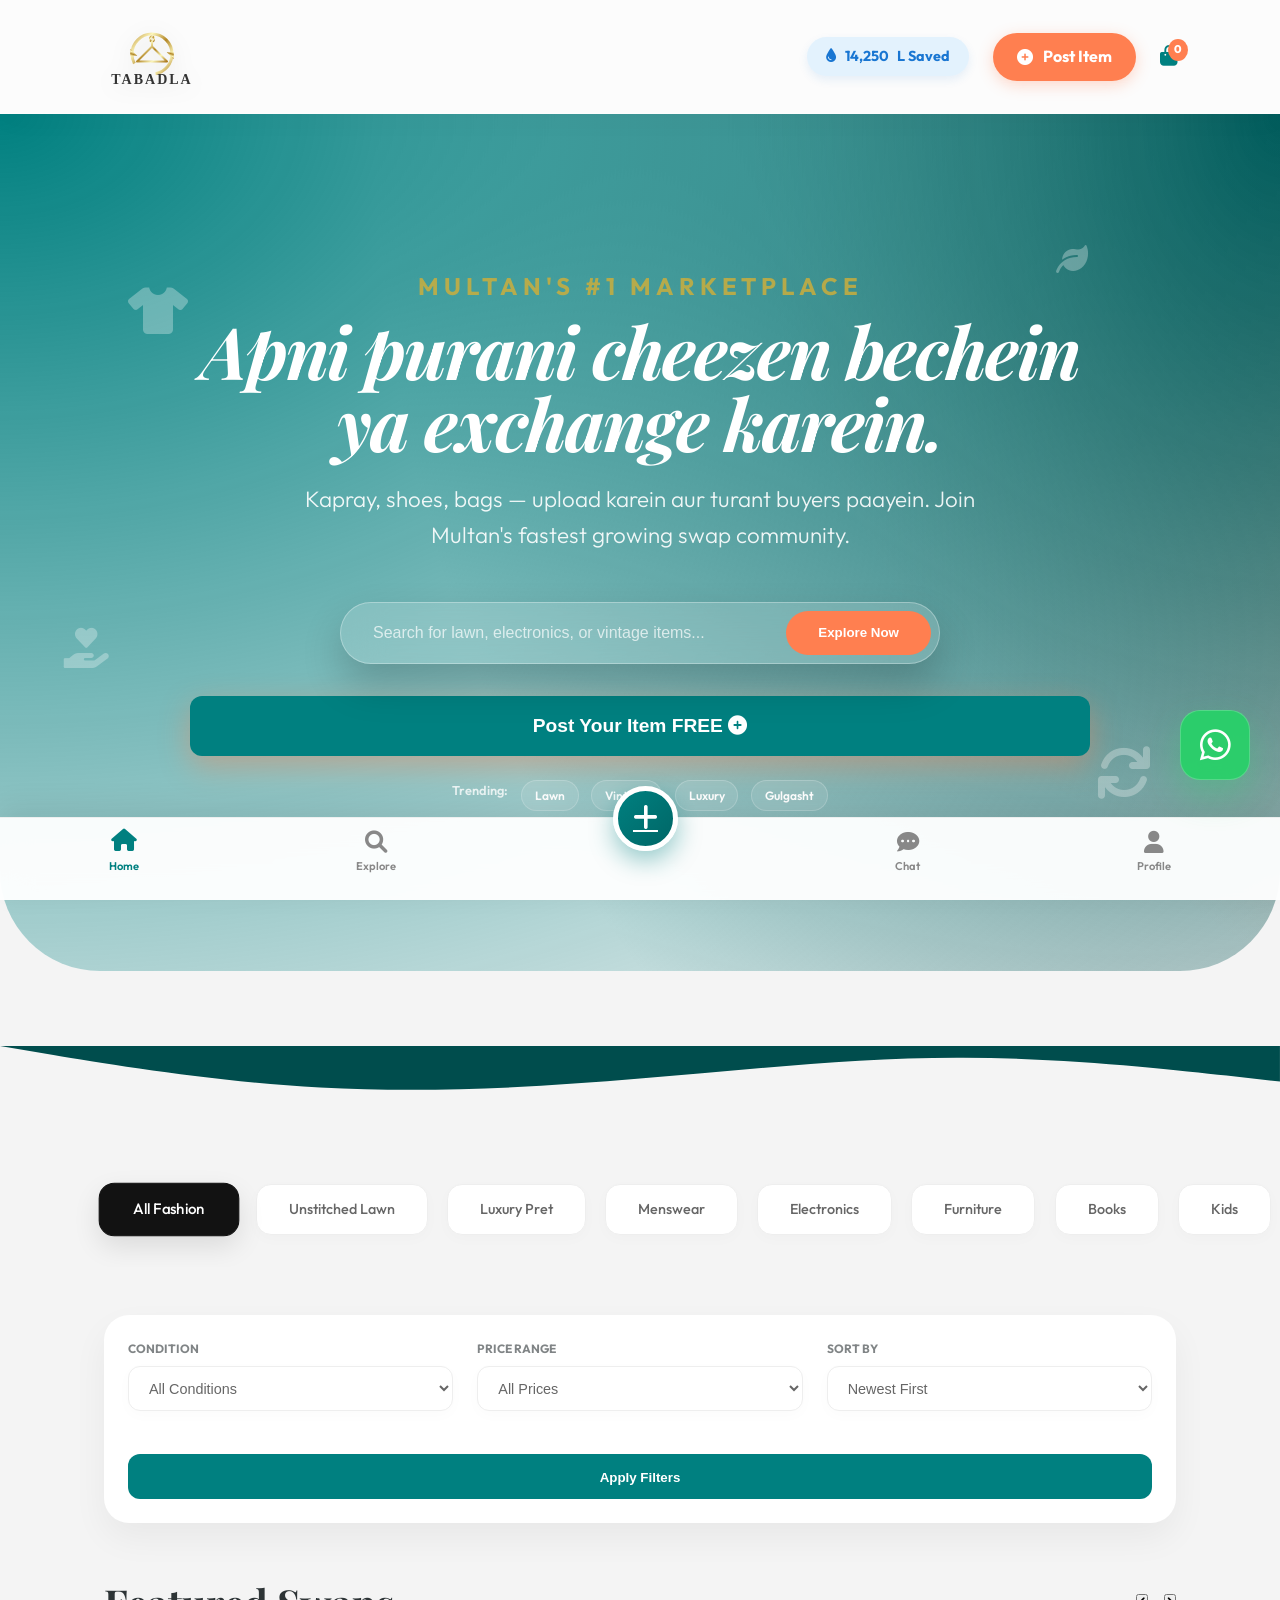
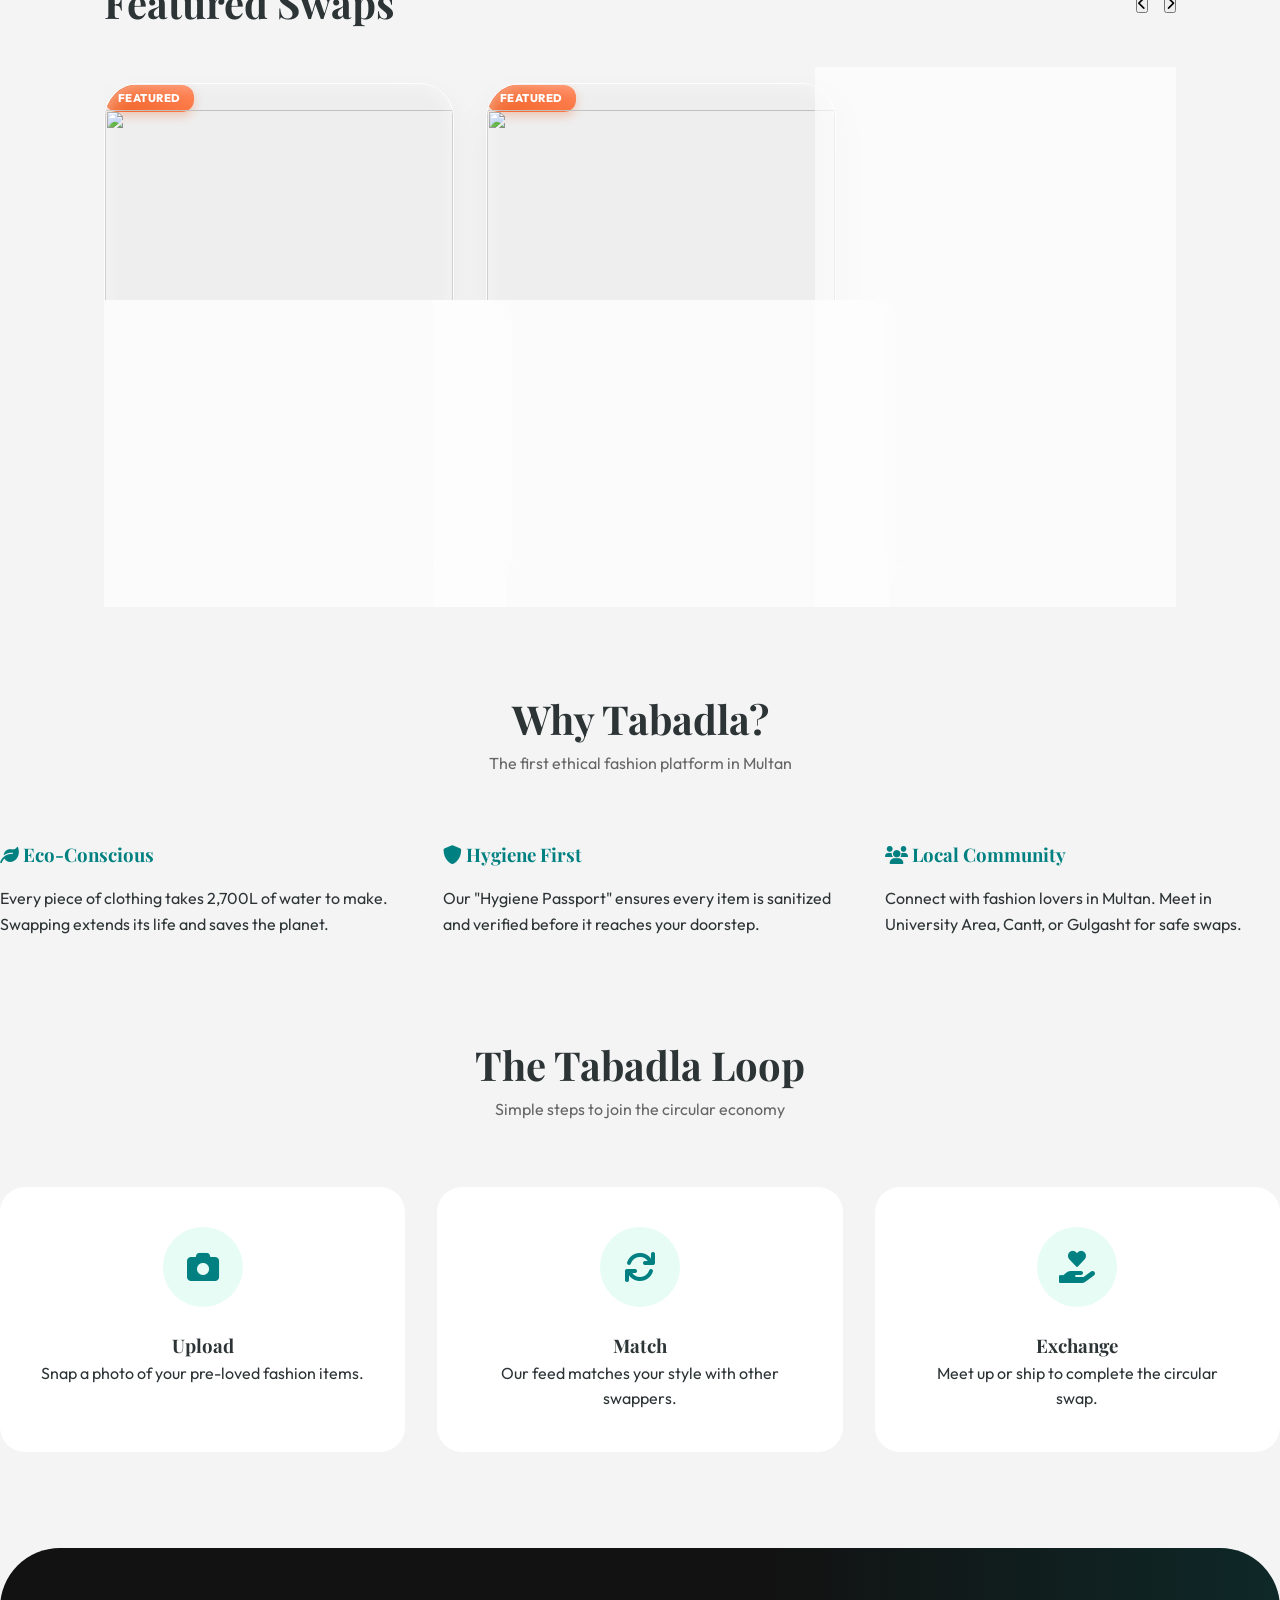
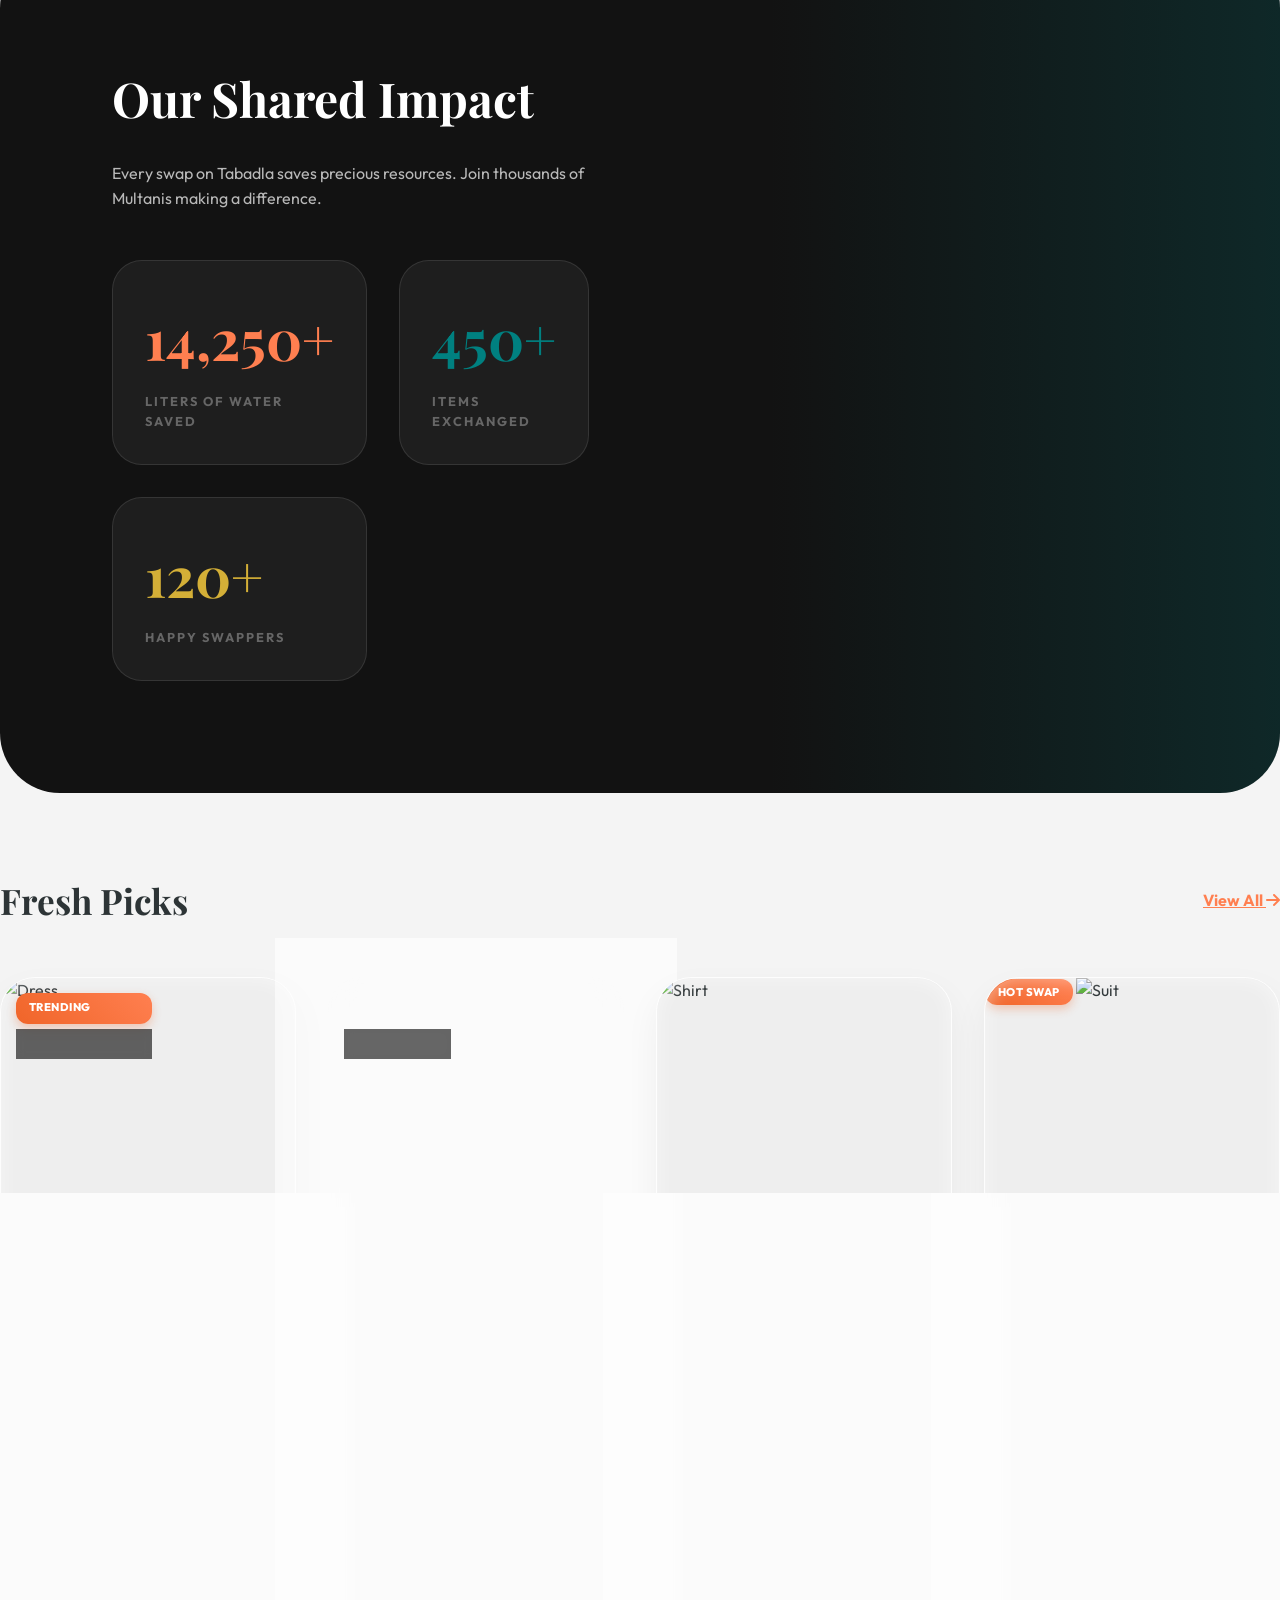
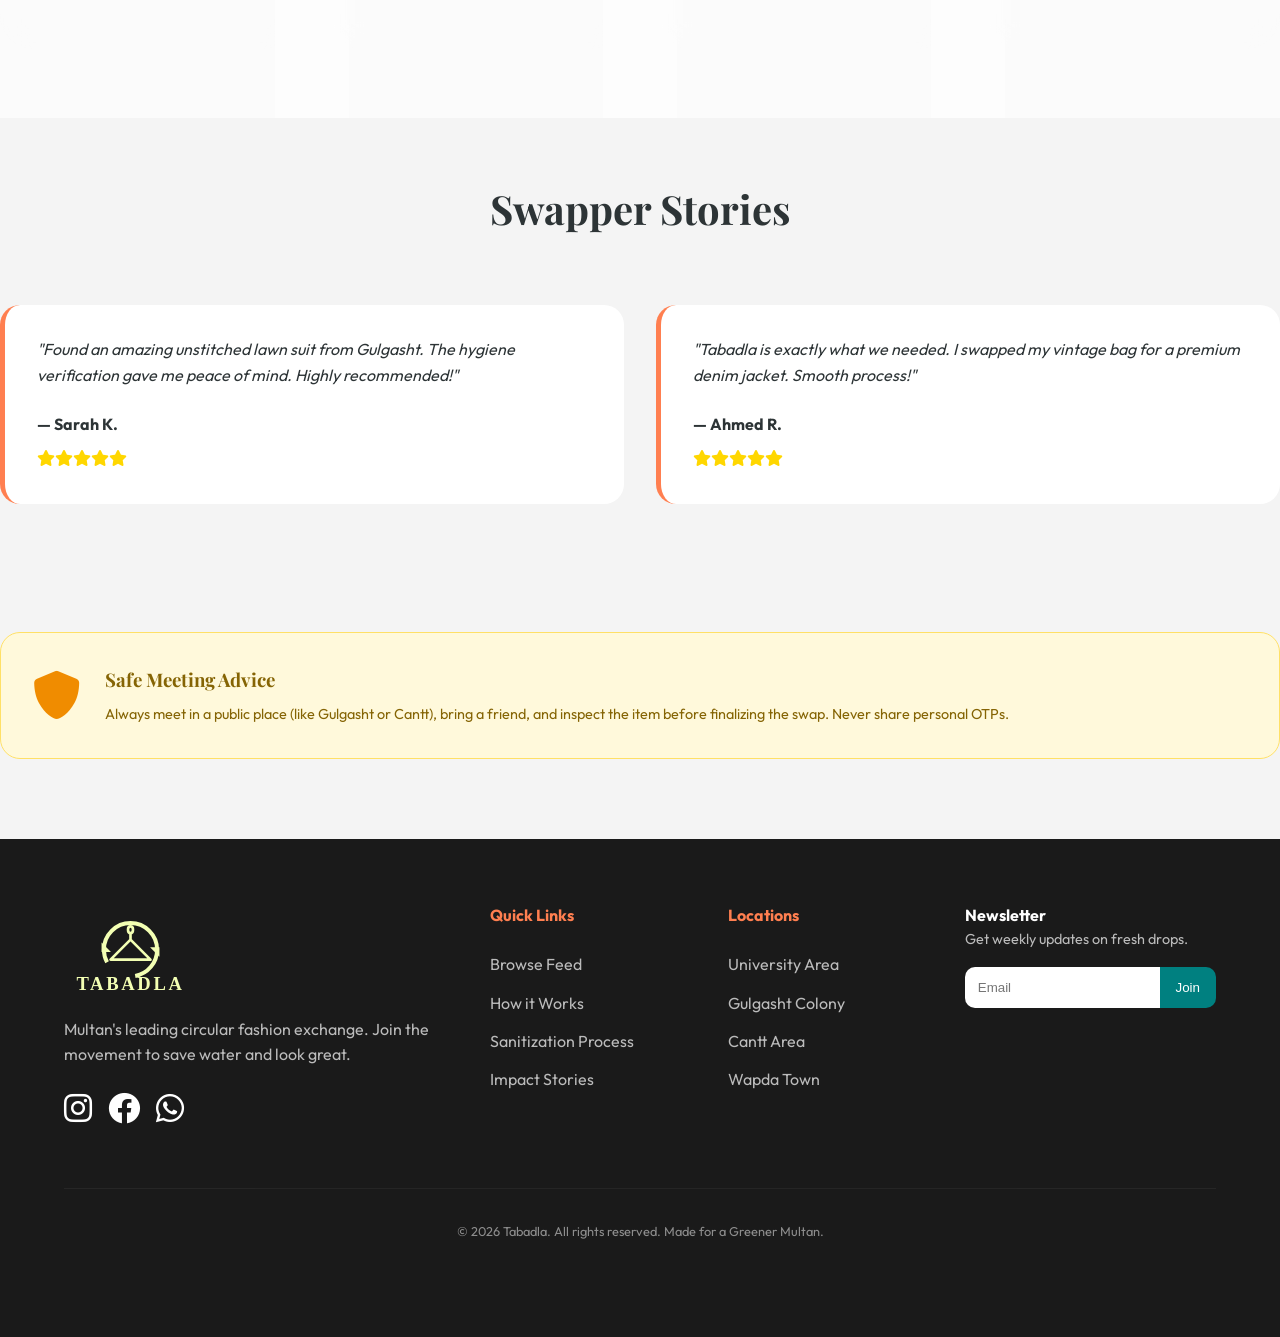
==== commit c20cb894: "Conversion & CRO Overhaul: 3-Step Wizard, Real Photo mandate, Swap Match engine, and urgency hooks f" ====
--- a/index.html
+++ b/index.html
@@ -330,18 +330,36 @@
             gap: 0.2rem;
         }
 
-        .top-swapper-badge {
-            background: #fff9db;
-            color: #f08c00;
-            padding: 0.2rem 0.6rem;
-            border-radius: 6px;
+        .badge-type {
+            background: rgba(0,0,0,0.6);
+            backdrop-filter: blur(5px);
+            color: white;
+            padding: 0.4rem 0.8rem;
+            border-radius: 10px;
             font-size: 0.7rem;
             font-weight: 800;
             display: inline-flex;
             align-items: center;
+            gap: 0.4rem;
+            text-transform: uppercase;
+        }
+
+        .interest-hook {
+            color: var(--secondary-coral);
+            font-size: 0.75rem;
+            font-weight: 700;
+            margin-top: 0.5rem;
+            display: flex;
+            align-items: center;
             gap: 0.3rem;
-            margin-top: 0.5rem;
-        }
+        }
+
+        .step-circle {
+            width: 30px; height: 30px; background: white; border: 2px solid #eee; border-radius: 50%;
+            display: flex; align-items: center; justify-content: center; font-size: 0.8rem; font-weight: 700;
+            position: relative; z-index: 2; color: #888;
+        }
+        .step-circle.active { border-color: var(--primary-teal); color: var(--primary-teal); }
 
         .listing-img {
             width: 100%;
@@ -824,14 +842,18 @@
 <!-- OTP Verification Modal -->
 <div id="otpModal" class="modal-overlay">
     <div class="modal-content" style="max-width: 400px; text-align: center;">
+        <span class="close-modal" onclick="closeModal('otpModal')">&times;</span>
         <h2 style="margin-bottom: 0.5rem;" class="luxury-text">Verify Identity</h2>
         <p style="color: #888; margin-bottom: 2rem; font-size: 0.9rem;">Enter the 4-digit code sent to your email.</p>
         <div style="display: flex; gap: 1rem; justify-content: center; margin-bottom: 2rem;">
             <input type="text" maxlength="1" style="width: 50px; height: 60px; text-align: center; font-size: 1.5rem; border: 1px solid #ddd; border-radius: 12px;">
             <input type="text" maxlength="1" style="width: 50px; height: 60px; text-align: center; font-size: 1.5rem; border: 1px solid #ddd; border-radius: 12px;">
-            <input type="text" maxlength="1" style="width: 50px; height: 60px; text-align: center; font-size: 1.5rem; border: 1px solid #ddd; border-radius: 12px;">
-            <input type="text" maxlength="1" style="width: 50px; height: 60px; text-align: center; font-size: 1.5rem; border: 1px solid #ddd; border-radius: 12px;">
-        <!-- User Dashboard Modal -->
+        </div>
+        <button class="btn btn-primary" style="width: 100%;" onclick="closeModal('otpModal'); showToast('Verification Successful!')">Verify & Continue</button>
+    </div>
+</div>
+
+<!-- User Dashboard Modal -->
 <div id="dashboardModal" class="modal-overlay">
     <div class="modal-content" style="max-width: 800px;">
         <span class="close-modal" onclick="closeModal('dashboardModal')">&times;</span>
@@ -863,35 +885,58 @@
         </div>
     </div>
 </div>
-        <button class="btn btn-primary" style="width: 100%;" onclick="closeModal('otpModal'); showToast('Verification Successful!')">Verify & Continue</button>
-    </div>
-</div>
+
+<!-- Add Listing Modal (3-Step Wizard) -->
+<div id="addListingModal" class="modal-overlay">
+    <div class="modal-content" style="max-width: 500px;">
+        <span class="close-modal" onclick="closeModal('addListingModal')">&times;</span>
+        <h2 style="margin-bottom: 0.5rem;" class="luxury-text">Post Your Item</h2>
+        <p style="color: #888; margin-bottom: 1.5rem; font-size: 0.9rem;">Fastest way to sell or swap in Multan.</p>
+        
+        <div style="display: flex; justify-content: space-between; margin-bottom: 2rem; position: relative;">
+            <div style="position: absolute; top: 50%; left: 0; width: 100%; height: 2px; background: #eee; z-index: 1;"></div>
+            <div class="step-circle active" id="sc1">1</div>
+            <div class="step-circle" id="sc2">2</div>
+            <div class="step-circle" id="sc3">3</div>
+        </div>
+
         <form id="listingForm" onsubmit="handleListingSubmit(event)">
-            <input type="text" id="itemName" placeholder="Item Name" required style="width: 100%; padding: 1rem; border: 1px solid #ddd; border-radius: 12px; margin-bottom: 1rem;">
-            <select id="itemCat" style="width: 100%; padding: 1rem; border: 1px solid #ddd; border-radius: 12px; margin-bottom: 1rem;">
-                <option value="Unstitched Lawn">Unstitched Lawn</option>
-                <option value="Luxury Pret">Luxury Pret</option>
-                <option value="Menswear">Menswear</option>
-                <option value="Accessories">Accessories</option>
-            </select>
-            <select id="itemLoc" style="width: 100%; padding: 1rem; border: 1px solid #ddd; border-radius: 12px; margin-bottom: 1rem;">
-                <option value="University Area">University Area</option>
-                <option value="Gulgasht">Gulgasht</option>
-                <option value="Cantt">Cantt Area</option>
-                <option value="Wapda Town">Wapda Town</option>
-            </select>
-            <select id="itemCond" style="width: 100%; padding: 1rem; border: 1px solid #ddd; border-radius: 12px; margin-bottom: 1rem;">
-                <option value="New">Condition: New</option>
-                <option value="Like New">Condition: Like New</option>
-                <option value="Used">Condition: Used</option>
-            </select>
-            <textarea id="itemWants" placeholder="I want to exchange this for... (Leave empty for Direct Sale)" style="width: 100%; padding: 1rem; border: 1px solid #ddd; border-radius: 12px; margin-bottom: 1rem; height: 80px;"></textarea>
-            <input type="number" id="itemPrice" placeholder="Price (RS) - 0 for Swap" style="width: 100%; padding: 1rem; border: 1px solid #ddd; border-radius: 12px; margin-bottom: 1rem;">
-            <div style="margin-bottom: 1.5rem;">
-                <label style="display: block; font-weight: 600; margin-bottom: 0.5rem; color: #666;">Upload Photo</label>
-                <input type="file" id="itemImage" accept="image/*" required style="width: 100%;">
-            </div>
-            <button type="submit" class="btn btn-primary">Publish Listing</button>
+            <div id="uploadStep1">
+                <div style="background: #fff9db; padding: 1rem; border-radius: 12px; border: 1px solid #ffe066; margin-bottom: 1.5rem; display: flex; gap: 1rem; align-items: center;">
+                    <i class="fas fa-exclamation-triangle" style="color: #f08c00;"></i>
+                    <p style="font-size: 0.8rem; color: #856404; font-weight: 600;">Real photos only. No stock photos.</p>
+                </div>
+                <div style="border: 2px dashed #ddd; padding: 3rem; border-radius: 20px; text-align: center; margin-bottom: 1.5rem; cursor: pointer;" onclick="document.getElementById('itemImage').click()">
+                    <i class="fas fa-camera fa-3x" style="color: #ccc; margin-bottom: 1rem;"></i>
+                    <input type="file" id="itemImage" accept="image/*" style="display: none;" onchange="goToStep(2)">
+                    <p style="color: #888; font-weight: 600;">Click to Upload Photo</p>
+                </div>
+            </div>
+            <div id="uploadStep2" style="display: none;">
+                <input type="text" id="itemName" placeholder="What are you listing?" required style="width: 100%; padding: 1rem; border: 1px solid #ddd; border-radius: 12px; margin-bottom: 1rem;">
+                <select id="itemCat" style="width: 100%; padding: 1rem; border: 1px solid #ddd; border-radius: 12px; margin-bottom: 1rem;">
+                    <option value="Clothing">Clothing</option>
+                    <option value="Electronics">Electronics</option>
+                    <option value="Furniture">Furniture</option>
+                    <option value="Books">Books</option>
+                </select>
+                <div style="display: flex; gap: 1rem; margin-bottom: 1rem;">
+                    <select id="itemCond" style="flex: 1; padding: 1rem; border: 1px solid #ddd; border-radius: 12px;">
+                        <option value="New">Condition: New</option>
+                        <option value="Used">Condition: Used</option>
+                    </select>
+                    <select id="itemLoc" style="flex: 1; padding: 1rem; border: 1px solid #ddd; border-radius: 12px;">
+                        <option value="Gulgasht">Gulgasht</option>
+                        <option value="Cantt">Cantt</option>
+                    </select>
+                </div>
+                <button type="button" class="btn btn-primary" style="width: 100%;" onclick="goToStep(3)">Next Step</button>
+            </div>
+            <div id="uploadStep3" style="display: none;">
+                <textarea id="itemWants" placeholder="What do you want in return? (e.g. Jacket)" style="width: 100%; padding: 1rem; border: 1px solid #ddd; border-radius: 12px; margin-bottom: 1rem; height: 80px;"></textarea>
+                <input type="number" id="itemPrice" placeholder="Price (RS)" style="width: 100%; padding: 1rem; border: 1px solid #ddd; border-radius: 12px; margin-bottom: 1.5rem;">
+                <button type="submit" class="btn btn-primary" style="width: 100%; padding: 1.2rem;">Post Item FREE</button>
+            </div>
         </form>
     </div>
 </div>
@@ -903,12 +948,15 @@
     <i class="fas fa-sync floating-element" style="bottom: 20%; right: 10%; font-size: 3.5rem; animation-delay: 3s;"></i>
 
     <div class="hero-content" data-aos="zoom-out" data-aos-duration="1500">
-        <h1><span>Premium Circular Fashion</span>Renew Your Style,<br>Respect the Planet.</h1>
-        <p>Tabadla is Multan's first premium circular fashion hub. Swap unstitched lawn, luxury wear, and vintage gems effortlessly.</p>
+        <h1><span>MULTAN'S #1 MARKETPLACE</span>Apni purani cheezen bechein ya exchange karein.</h1>
+        <p>Kapray, shoes, bags — upload karein aur turant buyers paayein. Join Multan's fastest growing swap community.</p>
         
         <div class="search-bar-glass">
-            <input type="text" id="heroSearchInput" placeholder="Search by brand, size, or location...">
+            <input type="text" id="heroSearchInput" placeholder="Search for lawn, electronics, or vintage items...">
             <button onclick="handleHeroSearch()">Explore Now</button>
+        </div>
+        <div style="margin-top: 2rem;">
+            <button class="btn btn-primary" onclick="openModal('addListingModal')" style="padding: 1.2rem 2.5rem; font-size: 1.2rem; box-shadow: 0 10px 30px rgba(255,127,80,0.4);">Post Your Item FREE <i class="fas fa-plus-circle"></i></button>
         </div>
         <div class="trending-searches">
             <span>Trending:</span>
@@ -1111,11 +1159,15 @@
         <!-- Mock Card 1 -->
         <div class="listing-card" data-aos="fade-up" data-aos-delay="100">
             <div class="listing-img">
-                <span class="badge-trending">Trending</span>
+                <div style="position: absolute; top: 15px; left: 15px; z-index: 5; display: flex; flex-direction: column; gap: 5px;">
+                    <span class="badge-trending">Trending</span>
+                    <span class="badge-type"><i class="fas fa-sync"></i> Swap Available</span>
+                </div>
                 <img src="https://images.unsplash.com/photo-1515886657613-9f3515b0c78f?auto=format&fit=crop&w=400&q=80" alt="Dress" style="width: 100%; height: 100%; object-fit: cover;">
             </div>
             <div class="listing-content">
                 <div class="listing-title">Lawn Collection - Unstitched</div>
+                <div class="interest-hook"><i class="fas fa-fire"></i> 8 people interested</div>
                 <div class="listing-meta">
                     <div class="listing-price">Swap</div>
                     <div class="star-rating"><i class="fas fa-star"></i> 4.9</div>
@@ -1141,11 +1193,15 @@
         <!-- Mock Card 2 -->
         <div class="listing-card" data-aos="fade-up" data-aos-delay="200">
             <div class="listing-img">
-                <span class="badge-new">Just Listed</span>
+                <div style="position: absolute; top: 15px; left: 15px; z-index: 5; display: flex; flex-direction: column; gap: 5px;">
+                    <span class="badge-new">Just Listed</span>
+                    <span class="badge-type"><i class="fas fa-dollar-sign"></i> Fixed Price</span>
+                </div>
                 <img src="https://images.unsplash.com/photo-1539109132382-381bb3f1c2b3?auto=format&fit=crop&w=400&q=80" alt="Jacket" style="width: 100%; height: 100%; object-fit: cover;">
             </div>
             <div class="listing-content">
                 <div class="listing-title">Premium Denim Jacket</div>
+                <div class="interest-hook"><i class="fas fa-clock"></i> Posted 2 hours ago</div>
                 <div class="listing-meta">
                     <div class="listing-price">RS. 2,500</div>
                     <div class="star-rating"><i class="fas fa-star"></i> 4.7</div>
@@ -1515,6 +1571,19 @@
         showToast('Item marked as Swapped!');
     }
 
+    function goToStep(step) {
+        [1,2,3].forEach(s => {
+            document.getElementById(`uploadStep${s}`).style.display = (s === step) ? 'block' : 'none';
+            document.getElementById(`sc${s}`).classList.toggle('active', s <= step);
+        });
+    }
+
+    function findSwapMatches(wants) {
+        if (!wants) return;
+        setSearch(wants);
+        showToast(`Showing matches for: ${wants}`);
+    }
+
     // Modal Logic
     function openModal(id) {
         document.getElementById(id).style.display = 'flex';
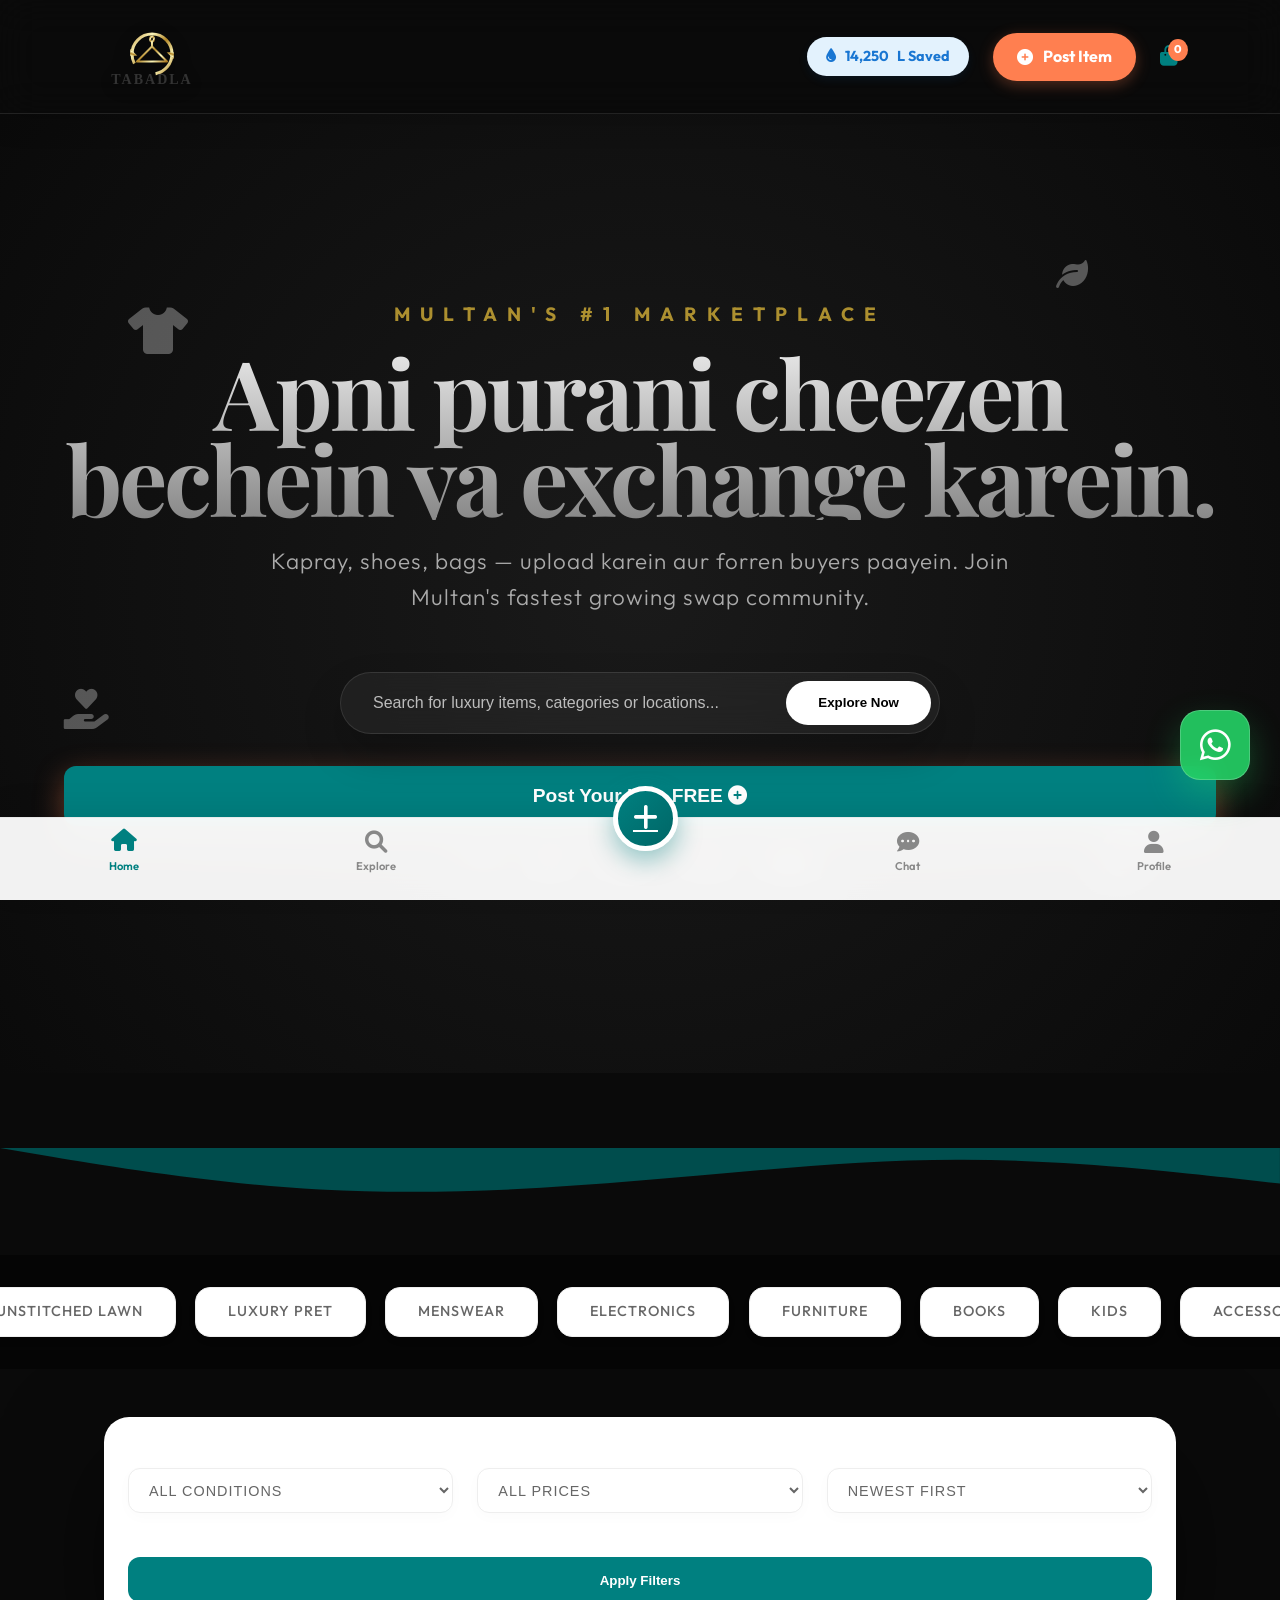
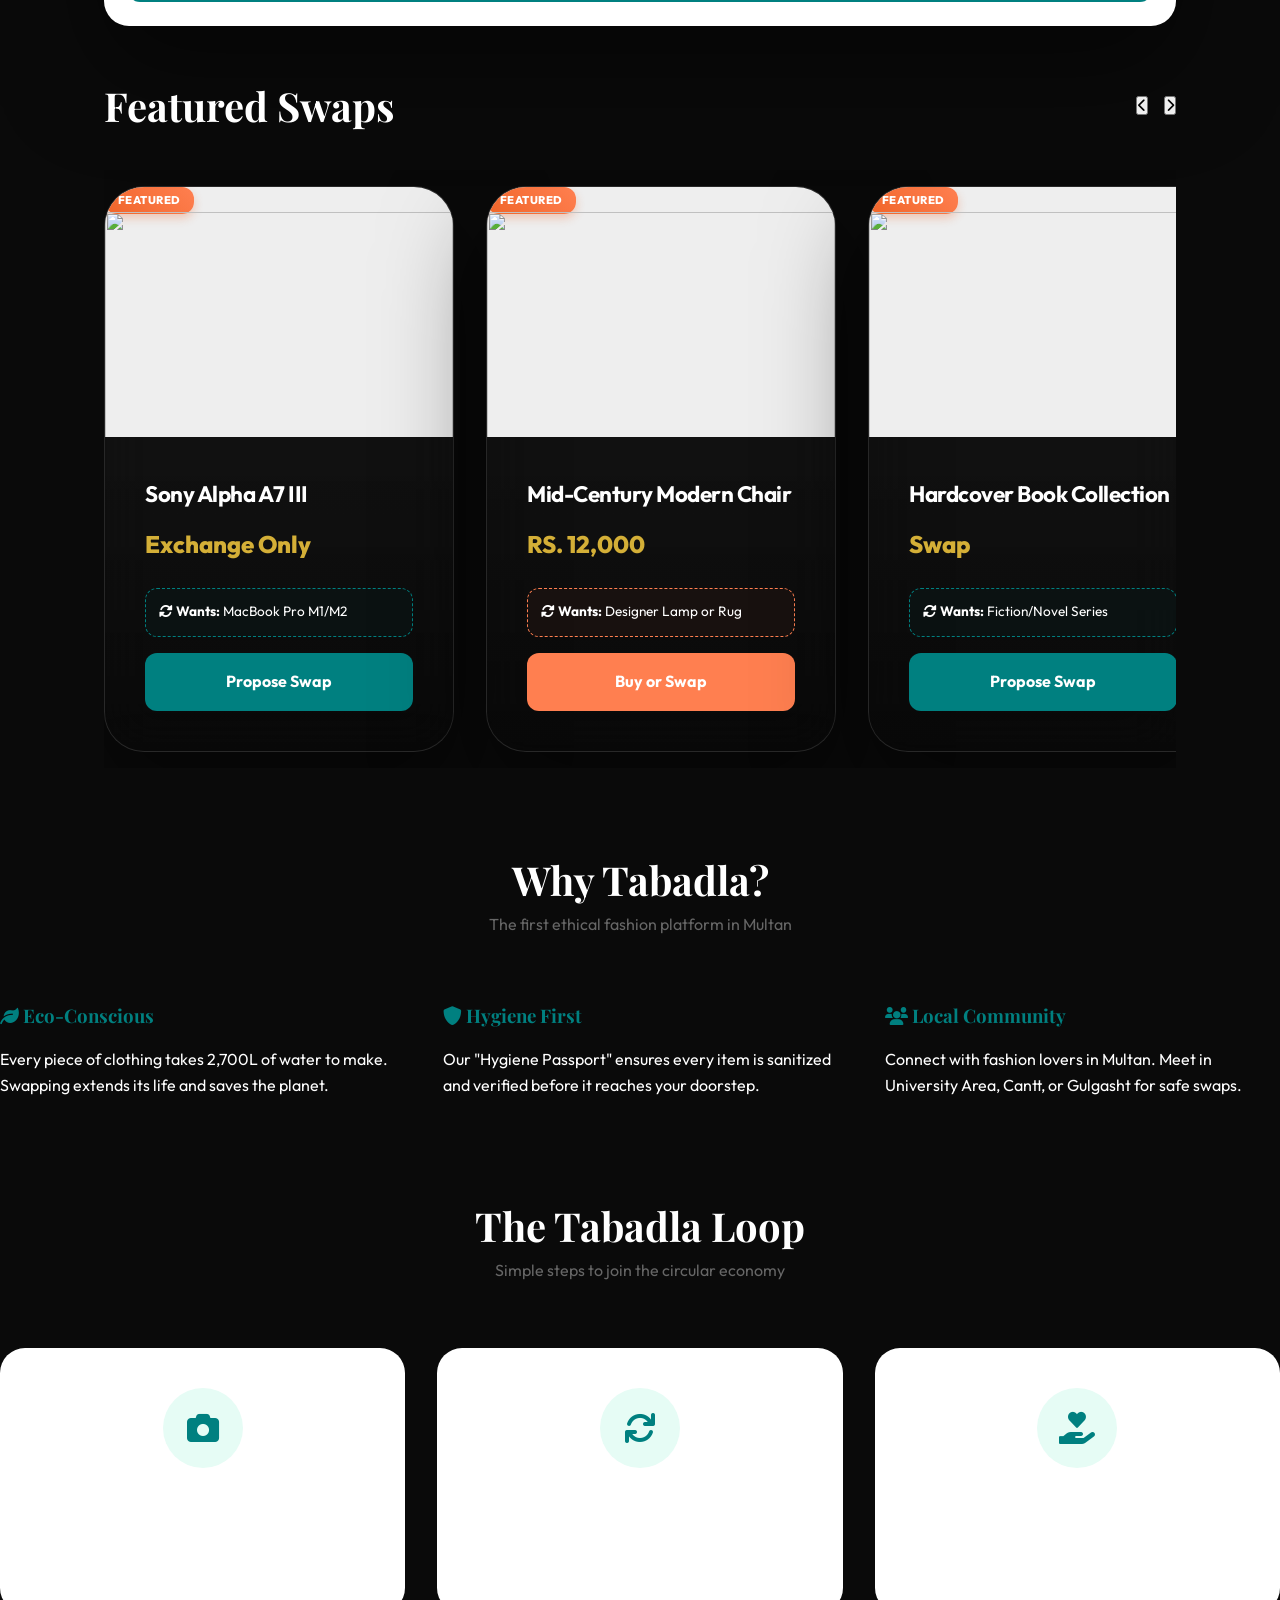
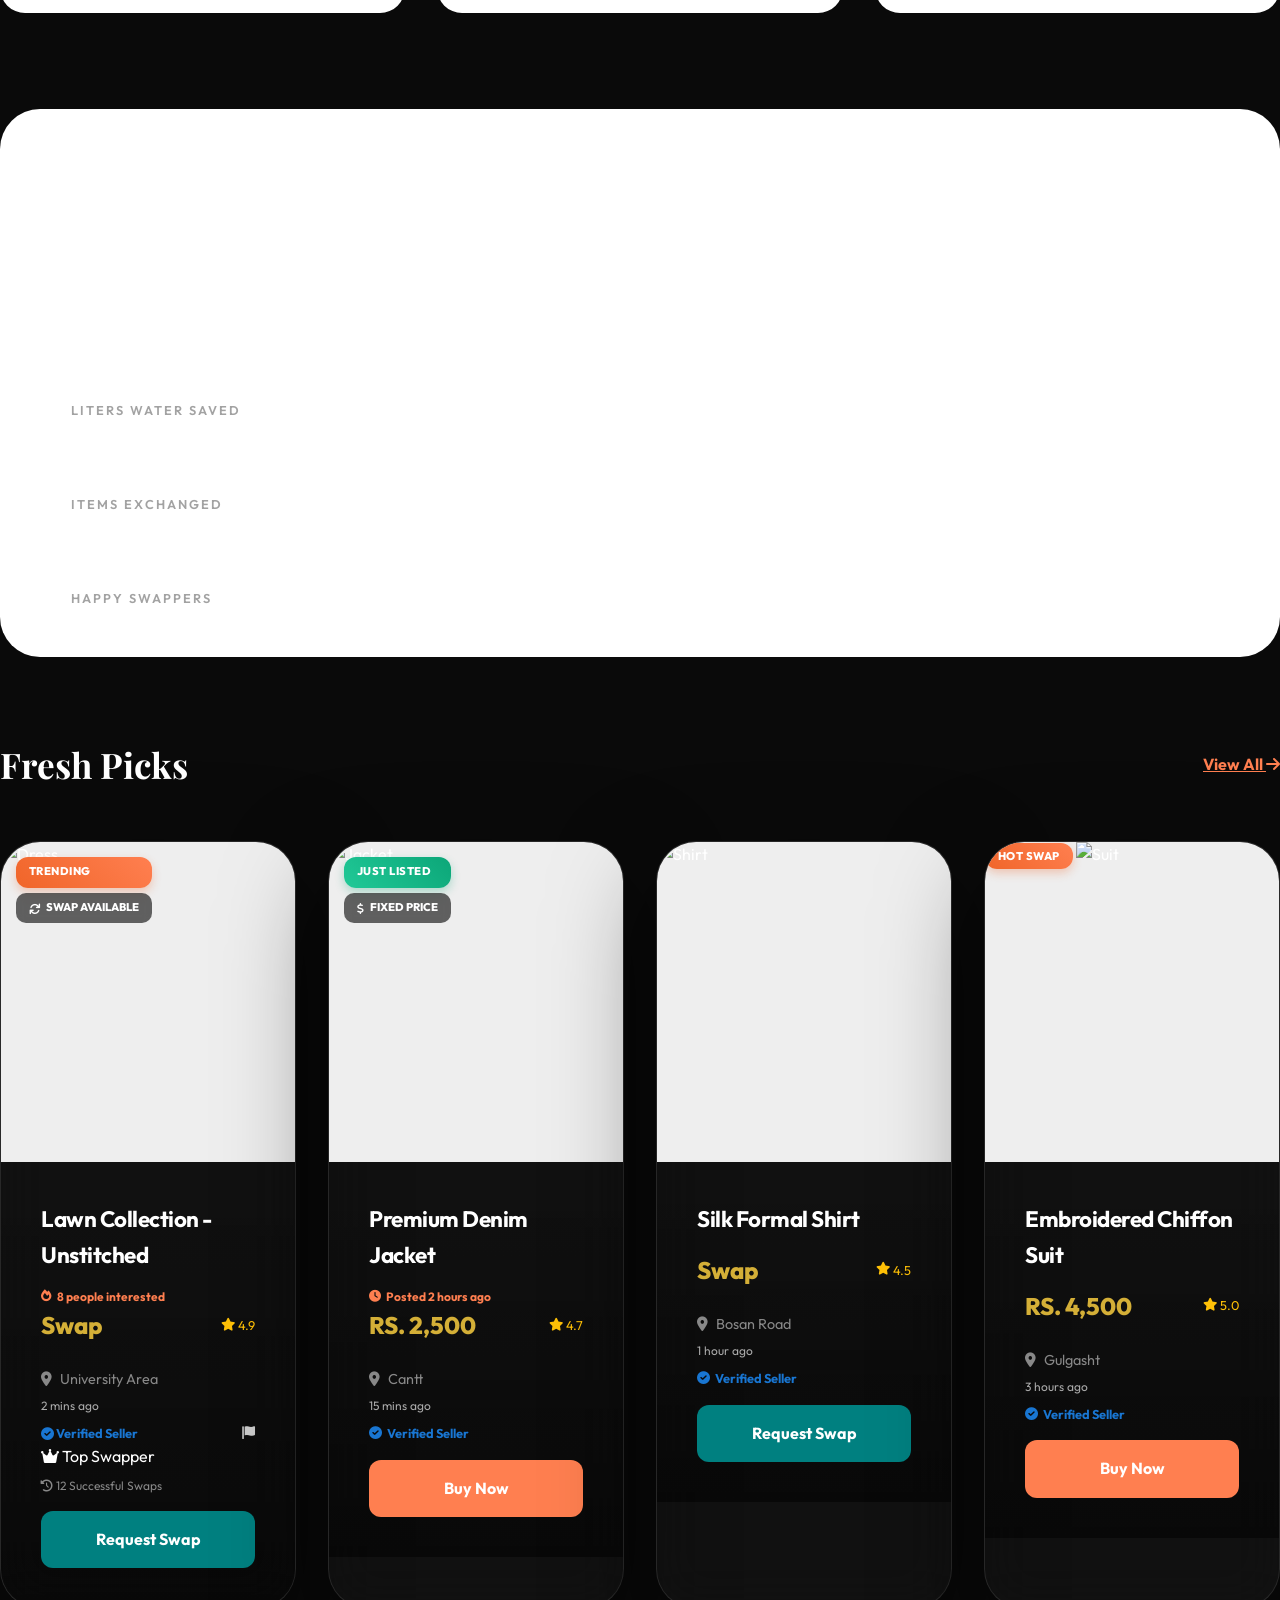
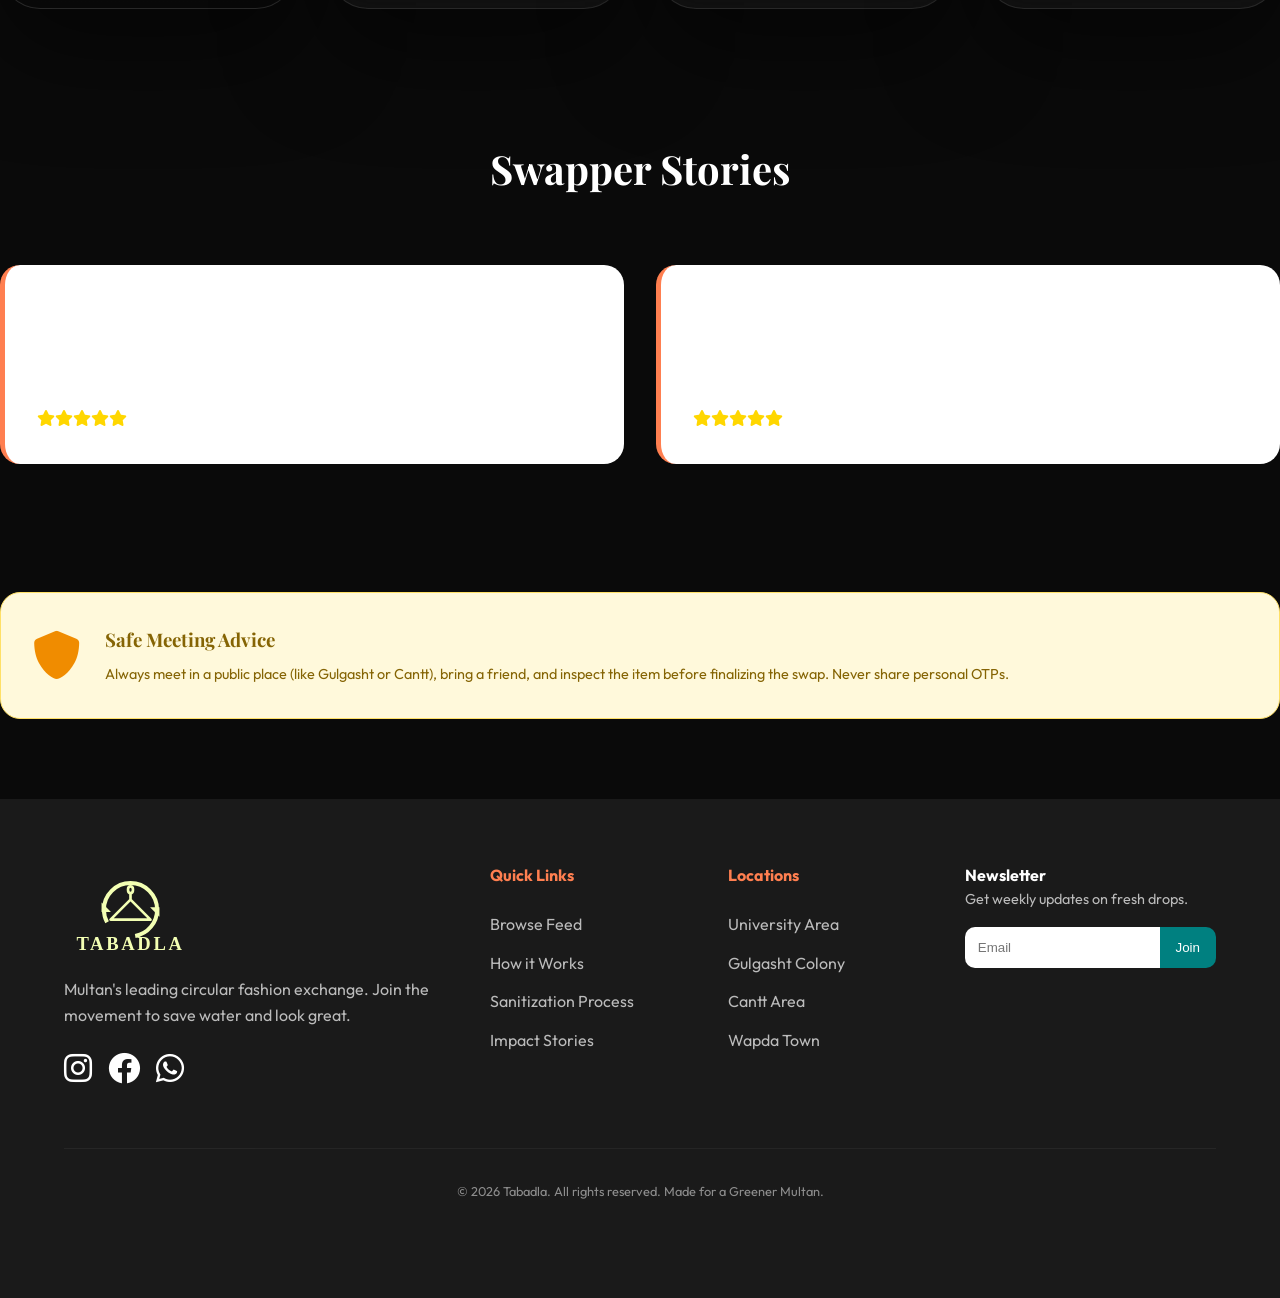
==== commit a92a75a1: "Elite Luxury Overhaul: Transitioned to Dark Mode Editorial aesthetic with Champagne Gold accents, so" ====
--- a/index.html
+++ b/index.html
@@ -13,19 +13,17 @@
             --secondary-coral: #FF7F50;
             --accent-gold: #D4AF37;
             --dark-charcoal: #121212;
-            --pearl-white: #F8F9FA;
-            --bg-off-white: #F4F4F4;
-            --text-slate: #2D3436;
-            --glass-bg: rgba(255, 255, 255, 0.7);
-            --glass-border: rgba(255, 255, 255, 0.4);
-            --luxury-shadow: 0 15px 35px rgba(0,0,0,0.05);
-            --inner-glow: inset 0 0 20px rgba(255,255,255,0.5);
+            --obsidian: #0a0a0a;
+            --glass-white: rgba(255, 255, 255, 0.03);
+            --glass-border: rgba(255, 255, 255, 0.1);
+            --luxury-shadow: 0 40px 100px rgba(0,0,0,0.5);
+            --inner-glow: inset 0 0 20px rgba(255,255,255,0.05);
         }
 
         * { box-sizing: border-box; margin: 0; padding: 0; }
         body { 
-            background-color: var(--bg-off-white); 
-            color: var(--text-slate); 
+            background-color: var(--obsidian); 
+            color: #fff; 
             font-family: 'Outfit', sans-serif; 
             line-height: 1.6; 
             overflow-x: hidden; 
@@ -34,7 +32,7 @@
         h1, h2, h3, .luxury-text { font-family: 'Playfair Display', serif; }
 
         .site-header {
-            background: rgba(255, 255, 255, 0.7);
+            background: rgba(10, 10, 10, 0.8);
             backdrop-filter: blur(20px);
             border-bottom: 1px solid var(--glass-border);
             position: sticky;
@@ -44,7 +42,7 @@
             display: flex;
             justify-content: space-between;
             align-items: center;
-            box-shadow: 0 4px 30px rgba(0,0,0,0.03);
+            box-shadow: 0 4px 30px rgba(0,0,0,0.2);
         }
 
         .logo img { height: 75px; width: auto; display: block; filter: drop-shadow(0 4px 10px rgba(0,0,0,0.1)); }
@@ -85,51 +83,50 @@
         }
 
         .hero {
-            padding: 10rem 5%;
+            padding: 12rem 5%;
             text-align: center;
-            background: #004d4d;
-            background: radial-gradient(at 0% 0%, #008080 0, transparent 50%), 
-                        radial-gradient(at 50% 0%, #004d4d 0, transparent 50%), 
-                        radial-gradient(at 100% 0%, #FF7F50 0, transparent 50%);
-            background-size: 200% 200%;
-            animation: mesh-flow 15s ease infinite;
+            background: radial-gradient(circle at 50% 50%, #1a1a1a 0%, #0a0a0a 100%);
             color: white;
-            border-radius: 0 0 100px 100px;
             margin-bottom: 5rem;
             position: relative;
             overflow: hidden;
             display: flex;
             align-items: center;
             justify-content: center;
-            min-height: 80vh;
-        }
-
-        @keyframes mesh-flow {
-            0% { background-position: 0% 50%; }
-            50% { background-position: 100% 50%; }
-            100% { background-position: 0% 50%; }
-        }
-
-        .hero::before {
-            content: '';
-            position: absolute;
-            top: 0; left: 0; width: 100%; height: 100%;
-            background: url('https://www.transparenttextures.com/patterns/carbon-fibre.png');
-            opacity: 0.1;
-            z-index: 1;
-        }
-
-        .hero-content { position: relative; z-index: 2; max-width: 900px; margin: 0 auto; }
+            min-height: 100vh;
+        }
+
         .hero h1 { 
-            font-size: 4.5rem; 
+            font-size: clamp(3.5rem, 10vw, 6rem); 
             font-weight: 700; 
             margin-bottom: 1.5rem; 
-            letter-spacing: -2px; 
-            line-height: 1; 
-            font-style: italic;
-        }
-        .hero h1 span { color: var(--accent-gold); font-family: 'Outfit', sans-serif; font-style: normal; display: block; font-size: 1.5rem; letter-spacing: 5px; text-transform: uppercase; margin-bottom: 1rem; opacity: 0.8; }
-        .hero p { font-size: 1.4rem; font-weight: 300; opacity: 0.9; margin-bottom: 3rem; max-width: 700px; margin-left: auto; margin-right: auto; }
+            letter-spacing: -3px; 
+            line-height: 0.9; 
+            background: linear-gradient(180deg, #fff 0%, #888 100%);
+            -webkit-background-clip: text;
+            -webkit-text-fill-color: transparent;
+        }
+        .hero h1 span { 
+            color: var(--accent-gold); 
+            font-family: 'Outfit', sans-serif; 
+            -webkit-text-fill-color: initial;
+            display: block; 
+            font-size: 1.2rem; 
+            letter-spacing: 10px; 
+            text-transform: uppercase; 
+            margin-bottom: 1.5rem; 
+            opacity: 0.8; 
+        }
+        .hero p { 
+            font-size: 1.4rem; 
+            font-weight: 300; 
+            color: #aaa;
+            margin-bottom: 3.5rem; 
+            max-width: 800px; 
+            margin-left: auto; 
+            margin-right: auto; 
+            letter-spacing: 1px;
+        }
 
         .floating-element {
             position: absolute;
@@ -176,6 +173,39 @@
             font-weight: 700;
             cursor: pointer;
             transition: 0.3s;
+        }
+
+        .cat-pills {
+            display: flex;
+            gap: 1rem;
+            overflow-x: auto;
+            padding: 2rem 5%;
+            scrollbar-width: none;
+            justify-content: center;
+            background: #050505;
+        }
+        .cat-pills::-webkit-scrollbar { display: none; }
+
+        .pill {
+            background: var(--glass-white);
+            border: 1px solid var(--glass-border);
+            color: #fff;
+            padding: 0.8rem 1.5rem;
+            border-radius: 100px;
+            font-weight: 600;
+            white-space: nowrap;
+            cursor: pointer;
+            transition: 0.4s;
+            font-size: 0.9rem;
+            letter-spacing: 1px;
+            text-transform: uppercase;
+        }
+
+        .pill.active {
+            background: var(--accent-gold);
+            color: #000;
+            border-color: var(--accent-gold);
+            box-shadow: 0 10px 20px rgba(212, 175, 55, 0.2);
         }
 
         .search-bar-glass button:hover { transform: scale(1.05); background: #ff6b3d; }
@@ -221,66 +251,72 @@
         }
 
         .listing-card {
-            background: rgba(255, 255, 255, 0.6);
-            backdrop-filter: blur(15px);
+            background: var(--glass-white);
+            backdrop-filter: blur(25px);
             border: 1px solid var(--glass-border);
-            border-radius: 35px;
+            border-radius: 40px;
             overflow: hidden;
             box-shadow: var(--luxury-shadow);
-            transition: all 0.6s cubic-bezier(0.23, 1, 0.32, 1);
+            transition: all 0.8s cubic-bezier(0.2, 0.8, 0.2, 1);
             position: relative;
         }
 
-        .listing-card::after {
-            content: '';
-            position: absolute;
-            top: 0; left: 0; width: 100%; height: 100%;
-            box-shadow: var(--inner-glow);
-            pointer-events: none;
-            border-radius: 35px;
-        }
-
         .listing-card:hover { 
-            transform: translateY(-20px) scale(1.03); 
-            box-shadow: 0 40px 80px rgba(0, 0, 0, 0.1);
-            border-color: var(--secondary-coral);
-            background: rgba(255, 255, 255, 0.85);
+            transform: translateY(-20px) scale(1.02); 
+            border-color: rgba(255, 255, 255, 0.2);
+            background: rgba(255, 255, 255, 0.06);
+        }
+
+        .listing-img {
+            width: 100%;
+            height: 450px;
+            overflow: hidden;
+            position: relative;
+        }
+
+        .listing-img img {
+            width: 100%;
+            height: 100%;
+            object-fit: cover;
+            transition: 1.5s cubic-bezier(0.2, 0.8, 0.2, 1);
+        }
+
+        .listing-card:hover .listing-img img {
+            transform: scale(1.1);
         }
 
         .listing-content {
-            padding: 1.5rem;
+            padding: 2.5rem;
+            background: linear-gradient(180deg, transparent 0%, rgba(0,0,0,0.5) 100%);
         }
 
         .listing-title {
             font-weight: 700;
-            font-size: 1.1rem;
-            margin-bottom: 0.5rem;
-            color: var(--text-slate);
-            display: -webkit-box;
-            -webkit-line-clamp: 1;
-            -webkit-box-orient: vertical;
-            overflow: hidden;
+            font-size: 1.4rem;
+            margin-bottom: 0.8rem;
+            color: #fff;
+            letter-spacing: -0.5px;
         }
 
         .listing-meta {
             display: flex;
             justify-content: space-between;
             align-items: center;
-            margin-bottom: 1rem;
+            margin-bottom: 1.5rem;
         }
 
         .listing-price {
-            font-size: 1.25rem;
+            font-size: 1.5rem;
             font-weight: 800;
-            color: var(--primary-teal);
+            color: var(--accent-gold);
         }
 
         .listing-location {
-            font-size: 0.85rem;
+            font-size: 0.9rem;
             color: #888;
             display: flex;
             align-items: center;
-            gap: 0.4rem;
+            gap: 0.5rem;
         }
 
         .listing-time {
@@ -430,20 +466,23 @@
             position: fixed;
             top: 0; left: 0; width: 100%; height: 100%;
             background: rgba(0,0,0,0.5);
+            background: rgba(0,0,0,0.9);
             display: none;
             justify-content: center;
             align-items: center;
             z-index: 2000;
-            backdrop-filter: blur(5px);
+            backdrop-filter: blur(20px);
         }
         .modal-content {
-            background: white;
-            padding: 2.5rem;
-            border-radius: 30px;
+            background: #0a0a0a;
+            border: 1px solid var(--glass-border);
+            padding: 4rem;
+            border-radius: 50px;
             width: 90%;
-            max-width: 500px;
+            max-width: 600px;
             position: relative;
-            box-shadow: 0 20px 50px rgba(0,0,0,0.3);
+            color: #fff;
+            box-shadow: 0 50px 150px rgba(0,0,0,0.8);
         }
         .close-modal {
             position: absolute;
@@ -949,11 +988,11 @@
 
     <div class="hero-content" data-aos="zoom-out" data-aos-duration="1500">
         <h1><span>MULTAN'S #1 MARKETPLACE</span>Apni purani cheezen bechein ya exchange karein.</h1>
-        <p>Kapray, shoes, bags — upload karein aur turant buyers paayein. Join Multan's fastest growing swap community.</p>
+        <p>Kapray, shoes, bags — upload karein aur forren buyers paayein. Join Multan's fastest growing swap community.</p>
         
-        <div class="search-bar-glass">
-            <input type="text" id="heroSearchInput" placeholder="Search for lawn, electronics, or vintage items...">
-            <button onclick="handleHeroSearch()">Explore Now</button>
+        <div class="search-bar-glass" style="background: rgba(255,255,255,0.05); border: 1px solid rgba(255,255,255,0.1);">
+            <input type="text" id="heroSearchInput" placeholder="Search for luxury items, categories or locations..." style="color: #fff;">
+            <button onclick="handleHeroSearch()" style="background: #fff; color: #000;">Explore Now</button>
         </div>
         <div style="margin-top: 2rem;">
             <button class="btn btn-primary" onclick="openModal('addListingModal')" style="padding: 1.2rem 2.5rem; font-size: 1.2rem; box-shadow: 0 10px 30px rgba(255,127,80,0.4);">Post Your Item FREE <i class="fas fa-plus-circle"></i></button>
@@ -1127,24 +1166,21 @@
         </div>
     </div>
 
-    <!-- Impact Tracker -->
-    <div class="impact-section" style="background: var(--dark-charcoal); color: white; border-radius: 60px; overflow: hidden; position: relative;">
-        <div style="position: absolute; top: 0; right: 0; width: 40%; height: 100%; background: linear-gradient(to left, rgba(0, 128, 128, 0.2), transparent); pointer-events: none;"></div>
-        <div style="padding: 4rem; position: relative; z-index: 2;">
-            <h2 style="font-size: 3rem; margin-bottom: 1.5rem;" class="luxury-text">Our Shared Impact</h2>
-            <p style="opacity: 0.7; margin-bottom: 3rem; max-width: 500px;">Every swap on Tabadla saves precious resources. Join thousands of Multanis making a difference.</p>
-            <div class="impact-stats">
-                <div class="stat-box" style="background: rgba(255,255,255,0.05); padding: 2rem; border-radius: 30px; border: 1px solid rgba(255,255,255,0.1);">
-                    <h3 style="font-size: 3.5rem; color: var(--secondary-coral); margin-bottom: 0.5rem;" class="counter" data-target="14250">14k+</h3>
-                    <p style="text-transform: uppercase; letter-spacing: 2px; font-size: 0.8rem; font-weight: 700;">Liters of Water Saved</p>
-                </div>
-                <div class="stat-box" style="background: rgba(255,255,255,0.05); padding: 2rem; border-radius: 30px; border: 1px solid rgba(255,255,255,0.1);">
-                    <h3 style="font-size: 3.5rem; color: var(--primary-teal); margin-bottom: 0.5rem;" class="counter" data-target="450">450+</h3>
-                    <p style="text-transform: uppercase; letter-spacing: 2px; font-size: 0.8rem; font-weight: 700;">Items Exchanged</p>
-                </div>
-                <div class="stat-box" style="background: rgba(255,255,255,0.05); padding: 2rem; border-radius: 30px; border: 1px solid rgba(255,255,255,0.1);">
-                    <h3 style="font-size: 3.5rem; color: var(--accent-gold); margin-bottom: 0.5rem;" class="counter" data-target="120">120+</h3>
-                    <p style="text-transform: uppercase; letter-spacing: 2px; font-size: 0.8rem; font-weight: 700;">Happy Swappers</p>
+    <div class="impact-section">
+        <div class="container">
+            <h2 style="font-size: 3rem; margin-bottom: 4rem;" class="luxury-text">Our Global Impact</h2>
+            <div style="display: grid; grid-template-columns: repeat(auto-fit, minmax(250px, 1fr)); gap: 3rem;">
+                <div class="stat-box">
+                    <span class="counter" data-target="2500">2,500</span>
+                    <p style="text-transform: uppercase; letter-spacing: 2px; font-size: 0.8rem; opacity: 0.6;">Liters Water Saved</p>
+                </div>
+                <div class="stat-box">
+                    <span class="counter" data-target="450">450</span>
+                    <p style="text-transform: uppercase; letter-spacing: 2px; font-size: 0.8rem; opacity: 0.6;">Items Exchanged</p>
+                </div>
+                <div class="stat-box">
+                    <span class="counter" data-target="120">120</span>
+                    <p style="text-transform: uppercase; letter-spacing: 2px; font-size: 0.8rem; opacity: 0.6;">Happy Swappers</p>
                 </div>
             </div>
         </div>
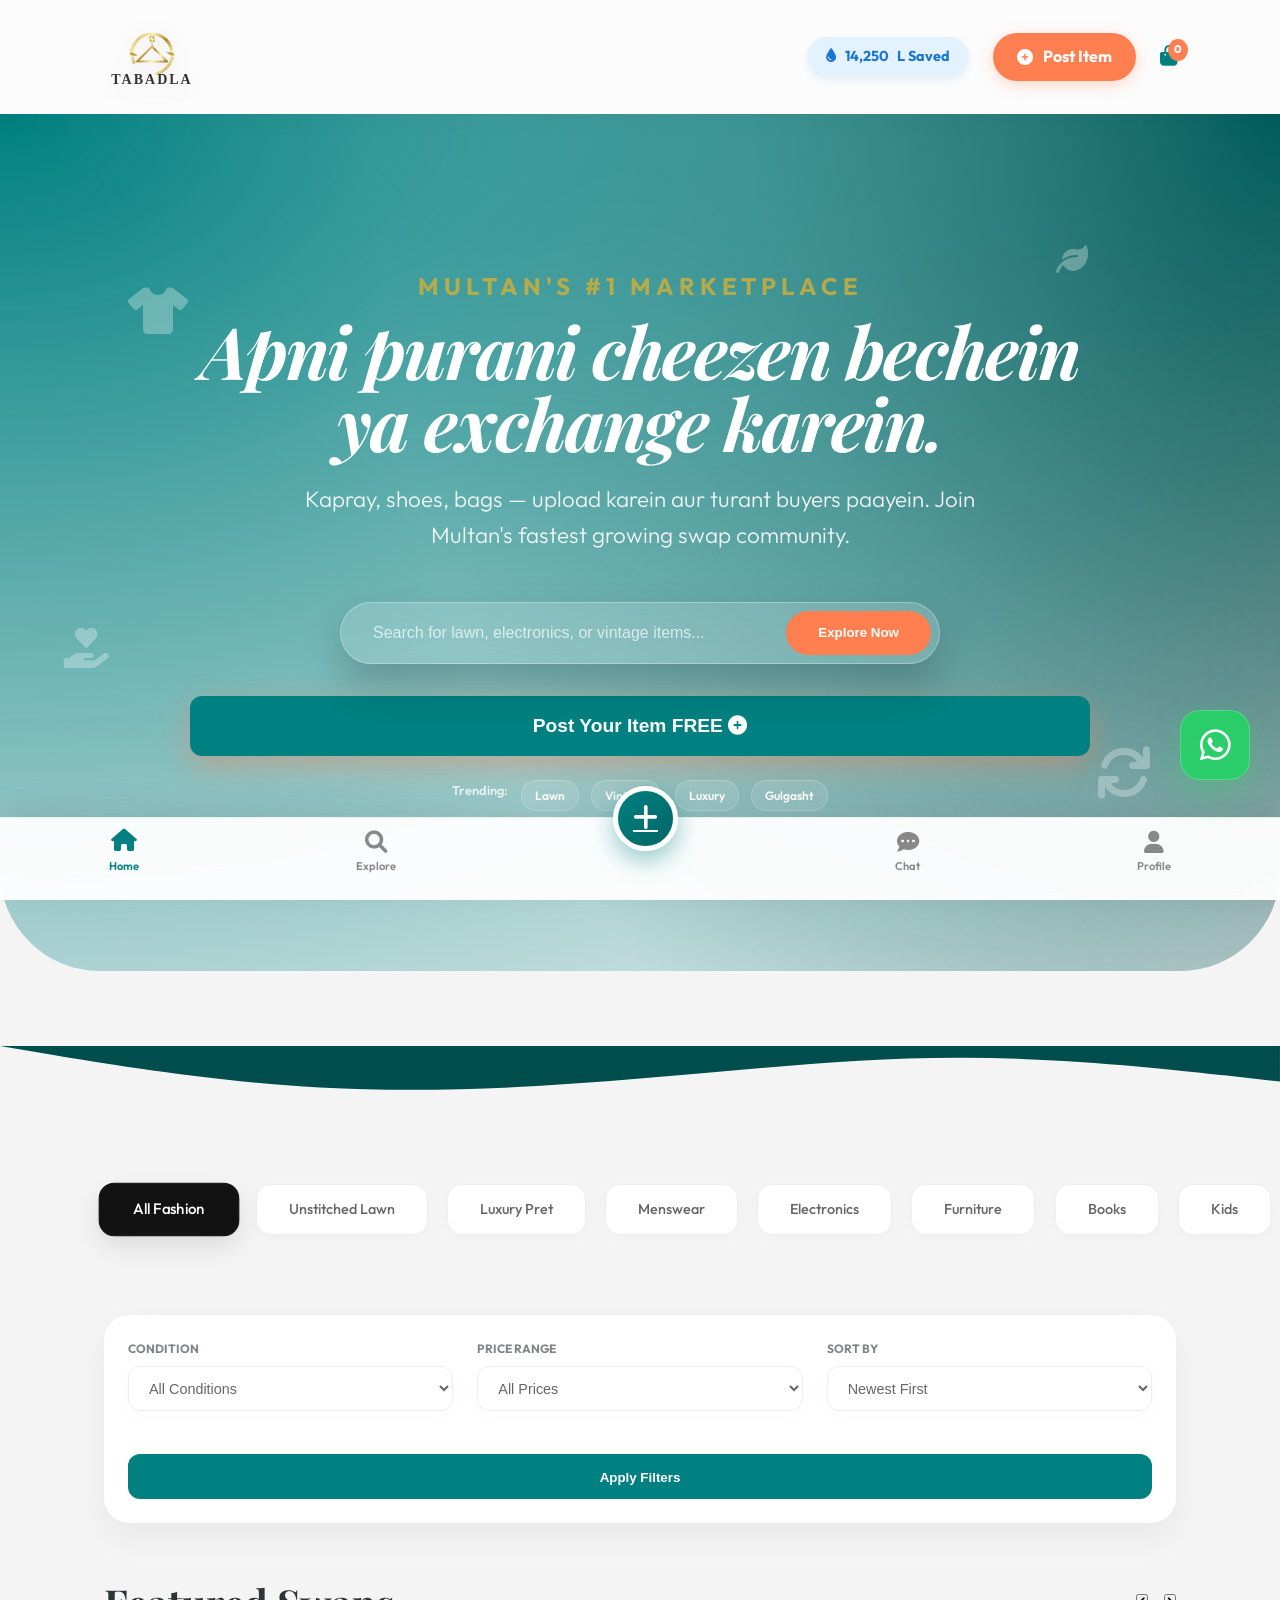
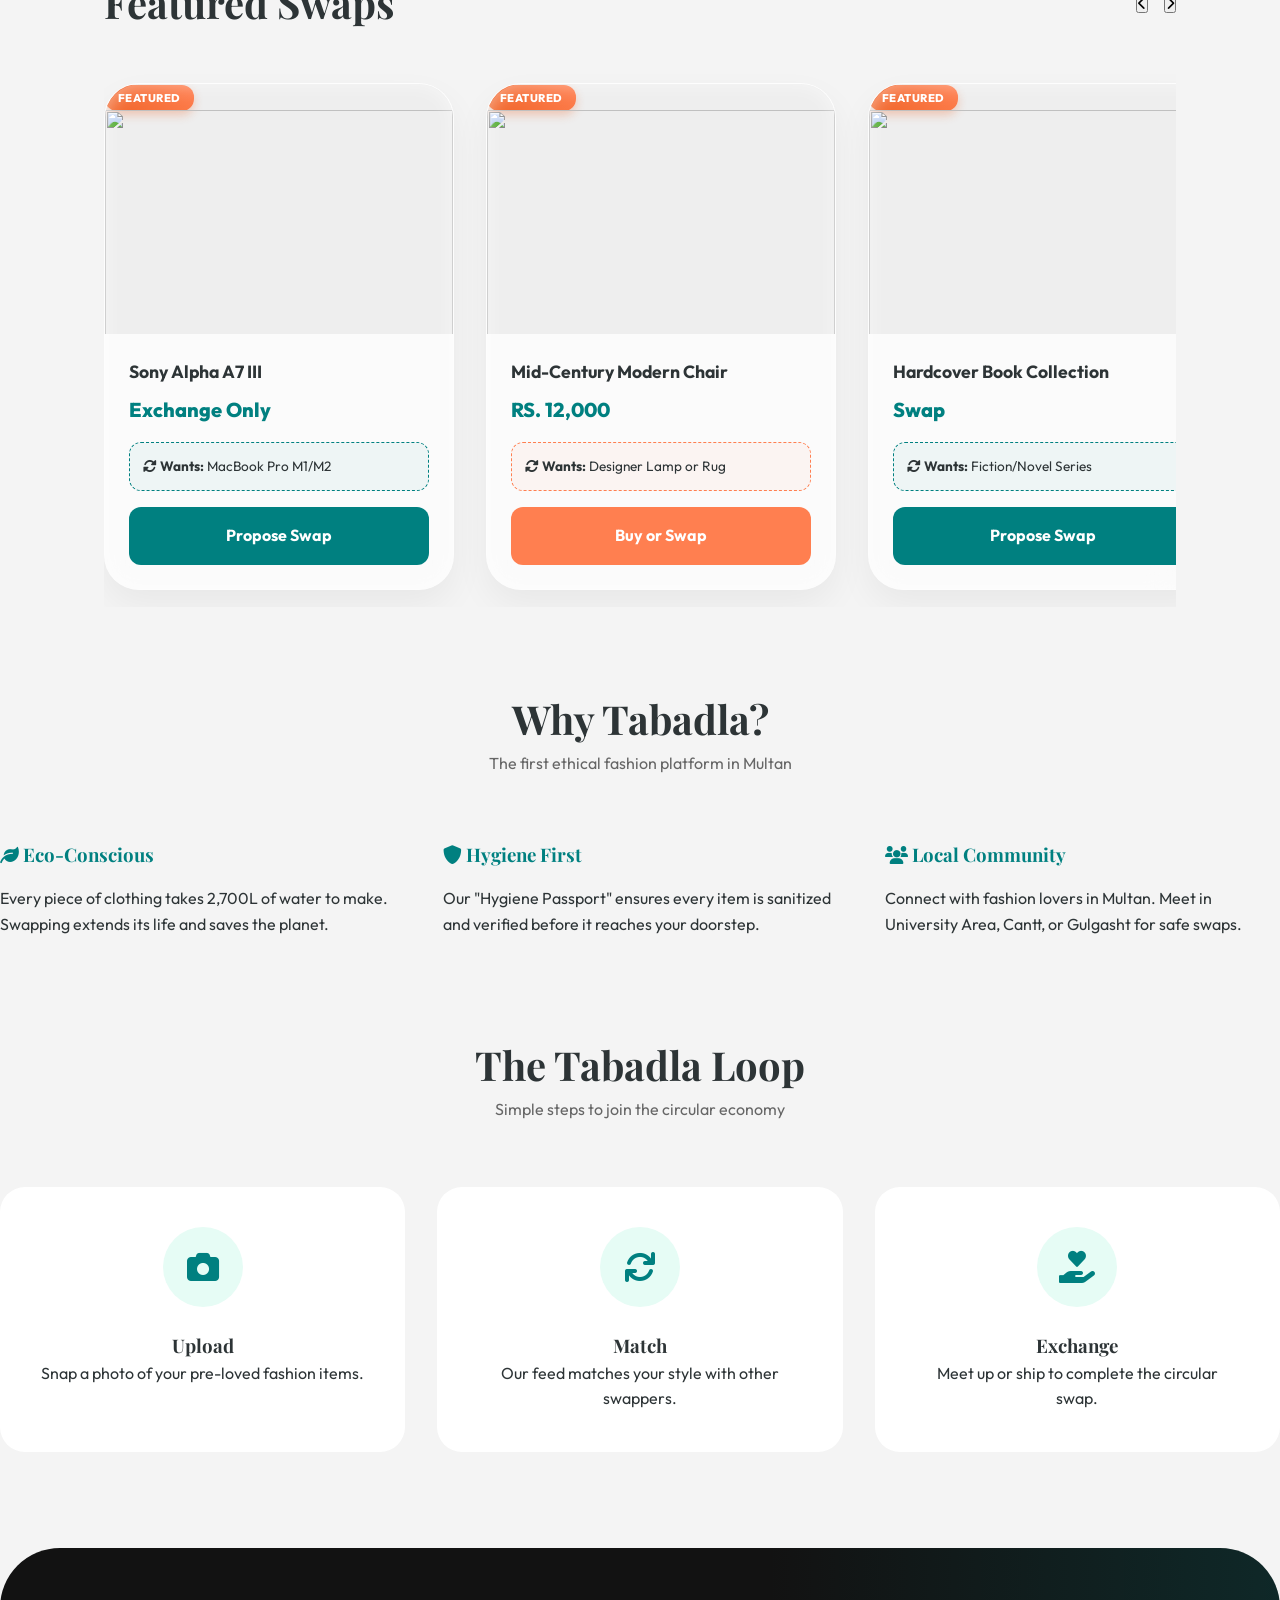
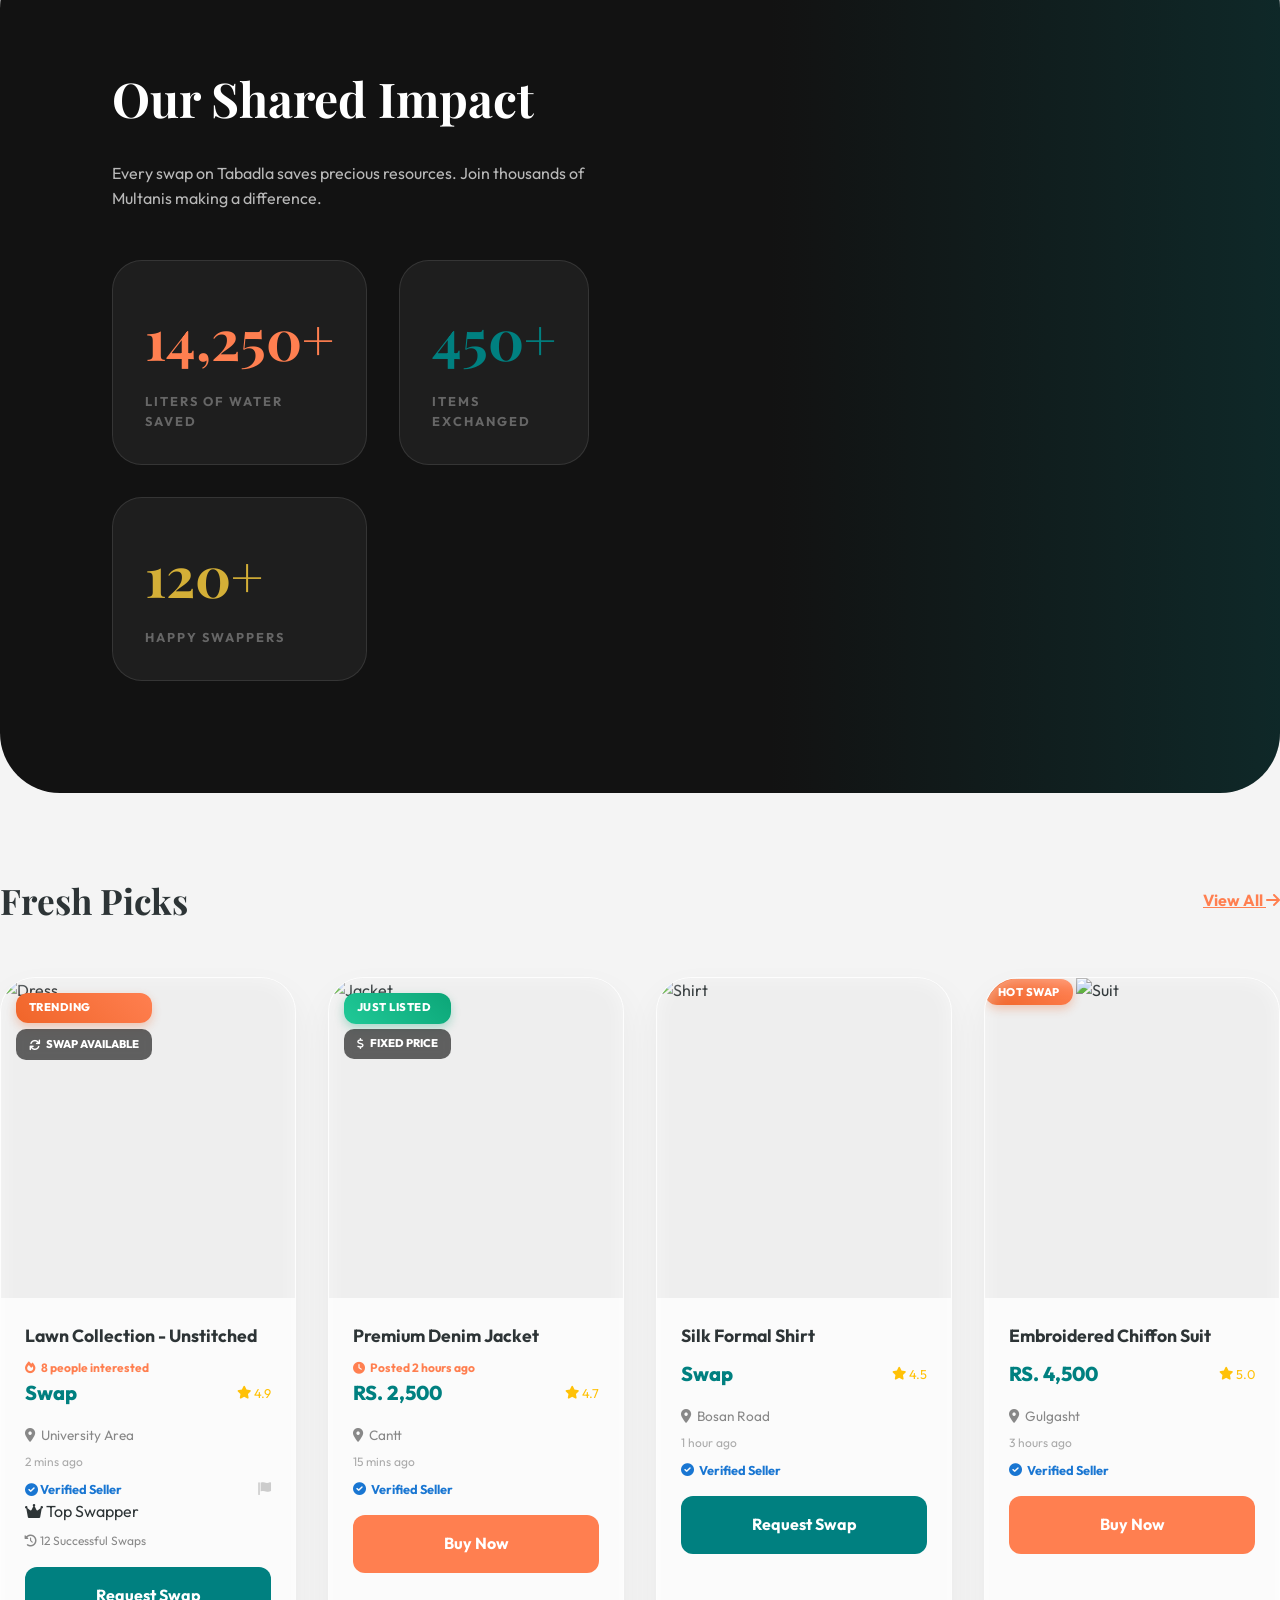
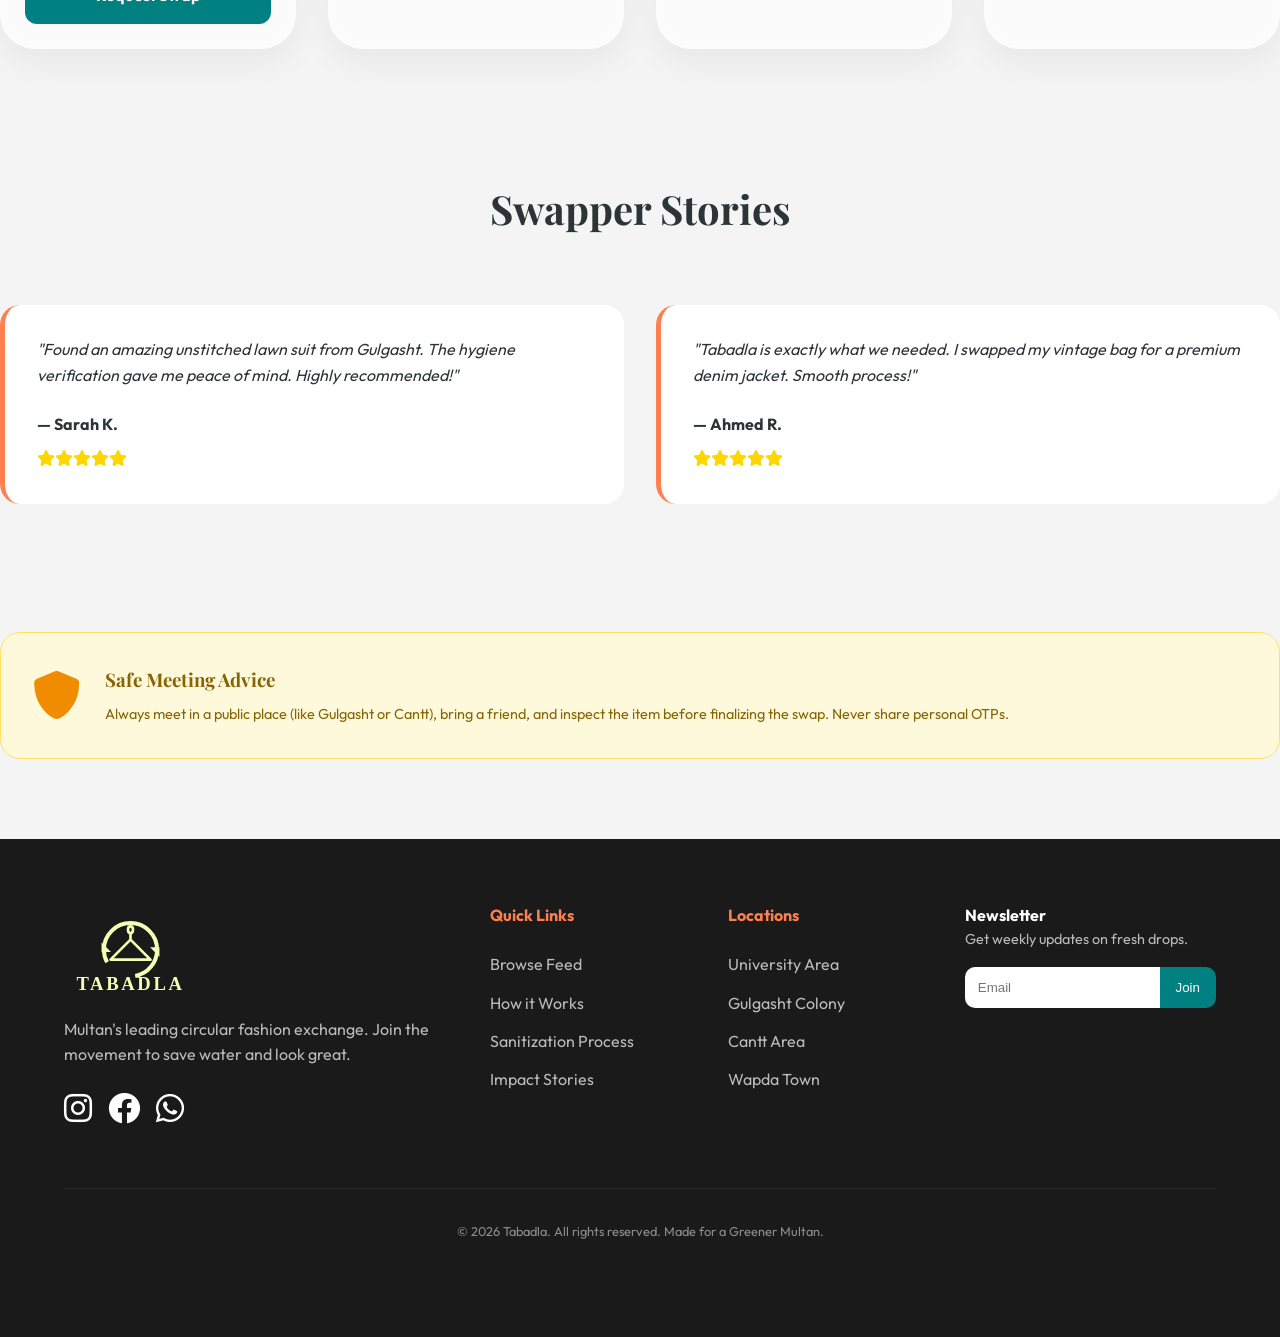
==== commit 1d58c858: "Revert "Elite Luxury Overhaul: Transitioned to Dark Mode Editorial aesthetic with Champagne Gold acc" ====
--- a/index.html
+++ b/index.html
@@ -13,17 +13,19 @@
             --secondary-coral: #FF7F50;
             --accent-gold: #D4AF37;
             --dark-charcoal: #121212;
-            --obsidian: #0a0a0a;
-            --glass-white: rgba(255, 255, 255, 0.03);
-            --glass-border: rgba(255, 255, 255, 0.1);
-            --luxury-shadow: 0 40px 100px rgba(0,0,0,0.5);
-            --inner-glow: inset 0 0 20px rgba(255,255,255,0.05);
+            --pearl-white: #F8F9FA;
+            --bg-off-white: #F4F4F4;
+            --text-slate: #2D3436;
+            --glass-bg: rgba(255, 255, 255, 0.7);
+            --glass-border: rgba(255, 255, 255, 0.4);
+            --luxury-shadow: 0 15px 35px rgba(0,0,0,0.05);
+            --inner-glow: inset 0 0 20px rgba(255,255,255,0.5);
         }
 
         * { box-sizing: border-box; margin: 0; padding: 0; }
         body { 
-            background-color: var(--obsidian); 
-            color: #fff; 
+            background-color: var(--bg-off-white); 
+            color: var(--text-slate); 
             font-family: 'Outfit', sans-serif; 
             line-height: 1.6; 
             overflow-x: hidden; 
@@ -32,7 +34,7 @@
         h1, h2, h3, .luxury-text { font-family: 'Playfair Display', serif; }
 
         .site-header {
-            background: rgba(10, 10, 10, 0.8);
+            background: rgba(255, 255, 255, 0.7);
             backdrop-filter: blur(20px);
             border-bottom: 1px solid var(--glass-border);
             position: sticky;
@@ -42,7 +44,7 @@
             display: flex;
             justify-content: space-between;
             align-items: center;
-            box-shadow: 0 4px 30px rgba(0,0,0,0.2);
+            box-shadow: 0 4px 30px rgba(0,0,0,0.03);
         }
 
         .logo img { height: 75px; width: auto; display: block; filter: drop-shadow(0 4px 10px rgba(0,0,0,0.1)); }
@@ -83,50 +85,51 @@
         }
 
         .hero {
-            padding: 12rem 5%;
+            padding: 10rem 5%;
             text-align: center;
-            background: radial-gradient(circle at 50% 50%, #1a1a1a 0%, #0a0a0a 100%);
+            background: #004d4d;
+            background: radial-gradient(at 0% 0%, #008080 0, transparent 50%), 
+                        radial-gradient(at 50% 0%, #004d4d 0, transparent 50%), 
+                        radial-gradient(at 100% 0%, #FF7F50 0, transparent 50%);
+            background-size: 200% 200%;
+            animation: mesh-flow 15s ease infinite;
             color: white;
+            border-radius: 0 0 100px 100px;
             margin-bottom: 5rem;
             position: relative;
             overflow: hidden;
             display: flex;
             align-items: center;
             justify-content: center;
-            min-height: 100vh;
-        }
-
+            min-height: 80vh;
+        }
+
+        @keyframes mesh-flow {
+            0% { background-position: 0% 50%; }
+            50% { background-position: 100% 50%; }
+            100% { background-position: 0% 50%; }
+        }
+
+        .hero::before {
+            content: '';
+            position: absolute;
+            top: 0; left: 0; width: 100%; height: 100%;
+            background: url('https://www.transparenttextures.com/patterns/carbon-fibre.png');
+            opacity: 0.1;
+            z-index: 1;
+        }
+
+        .hero-content { position: relative; z-index: 2; max-width: 900px; margin: 0 auto; }
         .hero h1 { 
-            font-size: clamp(3.5rem, 10vw, 6rem); 
+            font-size: 4.5rem; 
             font-weight: 700; 
             margin-bottom: 1.5rem; 
-            letter-spacing: -3px; 
-            line-height: 0.9; 
-            background: linear-gradient(180deg, #fff 0%, #888 100%);
-            -webkit-background-clip: text;
-            -webkit-text-fill-color: transparent;
-        }
-        .hero h1 span { 
-            color: var(--accent-gold); 
-            font-family: 'Outfit', sans-serif; 
-            -webkit-text-fill-color: initial;
-            display: block; 
-            font-size: 1.2rem; 
-            letter-spacing: 10px; 
-            text-transform: uppercase; 
-            margin-bottom: 1.5rem; 
-            opacity: 0.8; 
-        }
-        .hero p { 
-            font-size: 1.4rem; 
-            font-weight: 300; 
-            color: #aaa;
-            margin-bottom: 3.5rem; 
-            max-width: 800px; 
-            margin-left: auto; 
-            margin-right: auto; 
-            letter-spacing: 1px;
-        }
+            letter-spacing: -2px; 
+            line-height: 1; 
+            font-style: italic;
+        }
+        .hero h1 span { color: var(--accent-gold); font-family: 'Outfit', sans-serif; font-style: normal; display: block; font-size: 1.5rem; letter-spacing: 5px; text-transform: uppercase; margin-bottom: 1rem; opacity: 0.8; }
+        .hero p { font-size: 1.4rem; font-weight: 300; opacity: 0.9; margin-bottom: 3rem; max-width: 700px; margin-left: auto; margin-right: auto; }
 
         .floating-element {
             position: absolute;
@@ -173,39 +176,6 @@
             font-weight: 700;
             cursor: pointer;
             transition: 0.3s;
-        }
-
-        .cat-pills {
-            display: flex;
-            gap: 1rem;
-            overflow-x: auto;
-            padding: 2rem 5%;
-            scrollbar-width: none;
-            justify-content: center;
-            background: #050505;
-        }
-        .cat-pills::-webkit-scrollbar { display: none; }
-
-        .pill {
-            background: var(--glass-white);
-            border: 1px solid var(--glass-border);
-            color: #fff;
-            padding: 0.8rem 1.5rem;
-            border-radius: 100px;
-            font-weight: 600;
-            white-space: nowrap;
-            cursor: pointer;
-            transition: 0.4s;
-            font-size: 0.9rem;
-            letter-spacing: 1px;
-            text-transform: uppercase;
-        }
-
-        .pill.active {
-            background: var(--accent-gold);
-            color: #000;
-            border-color: var(--accent-gold);
-            box-shadow: 0 10px 20px rgba(212, 175, 55, 0.2);
         }
 
         .search-bar-glass button:hover { transform: scale(1.05); background: #ff6b3d; }
@@ -251,72 +221,66 @@
         }
 
         .listing-card {
-            background: var(--glass-white);
-            backdrop-filter: blur(25px);
+            background: rgba(255, 255, 255, 0.6);
+            backdrop-filter: blur(15px);
             border: 1px solid var(--glass-border);
-            border-radius: 40px;
+            border-radius: 35px;
             overflow: hidden;
             box-shadow: var(--luxury-shadow);
-            transition: all 0.8s cubic-bezier(0.2, 0.8, 0.2, 1);
+            transition: all 0.6s cubic-bezier(0.23, 1, 0.32, 1);
             position: relative;
         }
 
+        .listing-card::after {
+            content: '';
+            position: absolute;
+            top: 0; left: 0; width: 100%; height: 100%;
+            box-shadow: var(--inner-glow);
+            pointer-events: none;
+            border-radius: 35px;
+        }
+
         .listing-card:hover { 
-            transform: translateY(-20px) scale(1.02); 
-            border-color: rgba(255, 255, 255, 0.2);
-            background: rgba(255, 255, 255, 0.06);
-        }
-
-        .listing-img {
-            width: 100%;
-            height: 450px;
-            overflow: hidden;
-            position: relative;
-        }
-
-        .listing-img img {
-            width: 100%;
-            height: 100%;
-            object-fit: cover;
-            transition: 1.5s cubic-bezier(0.2, 0.8, 0.2, 1);
-        }
-
-        .listing-card:hover .listing-img img {
-            transform: scale(1.1);
+            transform: translateY(-20px) scale(1.03); 
+            box-shadow: 0 40px 80px rgba(0, 0, 0, 0.1);
+            border-color: var(--secondary-coral);
+            background: rgba(255, 255, 255, 0.85);
         }
 
         .listing-content {
-            padding: 2.5rem;
-            background: linear-gradient(180deg, transparent 0%, rgba(0,0,0,0.5) 100%);
+            padding: 1.5rem;
         }
 
         .listing-title {
             font-weight: 700;
-            font-size: 1.4rem;
-            margin-bottom: 0.8rem;
-            color: #fff;
-            letter-spacing: -0.5px;
+            font-size: 1.1rem;
+            margin-bottom: 0.5rem;
+            color: var(--text-slate);
+            display: -webkit-box;
+            -webkit-line-clamp: 1;
+            -webkit-box-orient: vertical;
+            overflow: hidden;
         }
 
         .listing-meta {
             display: flex;
             justify-content: space-between;
             align-items: center;
-            margin-bottom: 1.5rem;
+            margin-bottom: 1rem;
         }
 
         .listing-price {
-            font-size: 1.5rem;
+            font-size: 1.25rem;
             font-weight: 800;
-            color: var(--accent-gold);
+            color: var(--primary-teal);
         }
 
         .listing-location {
-            font-size: 0.9rem;
+            font-size: 0.85rem;
             color: #888;
             display: flex;
             align-items: center;
-            gap: 0.5rem;
+            gap: 0.4rem;
         }
 
         .listing-time {
@@ -466,23 +430,20 @@
             position: fixed;
             top: 0; left: 0; width: 100%; height: 100%;
             background: rgba(0,0,0,0.5);
-            background: rgba(0,0,0,0.9);
             display: none;
             justify-content: center;
             align-items: center;
             z-index: 2000;
-            backdrop-filter: blur(20px);
+            backdrop-filter: blur(5px);
         }
         .modal-content {
-            background: #0a0a0a;
-            border: 1px solid var(--glass-border);
-            padding: 4rem;
-            border-radius: 50px;
+            background: white;
+            padding: 2.5rem;
+            border-radius: 30px;
             width: 90%;
-            max-width: 600px;
+            max-width: 500px;
             position: relative;
-            color: #fff;
-            box-shadow: 0 50px 150px rgba(0,0,0,0.8);
+            box-shadow: 0 20px 50px rgba(0,0,0,0.3);
         }
         .close-modal {
             position: absolute;
@@ -988,11 +949,11 @@
 
     <div class="hero-content" data-aos="zoom-out" data-aos-duration="1500">
         <h1><span>MULTAN'S #1 MARKETPLACE</span>Apni purani cheezen bechein ya exchange karein.</h1>
-        <p>Kapray, shoes, bags — upload karein aur forren buyers paayein. Join Multan's fastest growing swap community.</p>
+        <p>Kapray, shoes, bags — upload karein aur turant buyers paayein. Join Multan's fastest growing swap community.</p>
         
-        <div class="search-bar-glass" style="background: rgba(255,255,255,0.05); border: 1px solid rgba(255,255,255,0.1);">
-            <input type="text" id="heroSearchInput" placeholder="Search for luxury items, categories or locations..." style="color: #fff;">
-            <button onclick="handleHeroSearch()" style="background: #fff; color: #000;">Explore Now</button>
+        <div class="search-bar-glass">
+            <input type="text" id="heroSearchInput" placeholder="Search for lawn, electronics, or vintage items...">
+            <button onclick="handleHeroSearch()">Explore Now</button>
         </div>
         <div style="margin-top: 2rem;">
             <button class="btn btn-primary" onclick="openModal('addListingModal')" style="padding: 1.2rem 2.5rem; font-size: 1.2rem; box-shadow: 0 10px 30px rgba(255,127,80,0.4);">Post Your Item FREE <i class="fas fa-plus-circle"></i></button>
@@ -1166,21 +1127,24 @@
         </div>
     </div>
 
-    <div class="impact-section">
-        <div class="container">
-            <h2 style="font-size: 3rem; margin-bottom: 4rem;" class="luxury-text">Our Global Impact</h2>
-            <div style="display: grid; grid-template-columns: repeat(auto-fit, minmax(250px, 1fr)); gap: 3rem;">
-                <div class="stat-box">
-                    <span class="counter" data-target="2500">2,500</span>
-                    <p style="text-transform: uppercase; letter-spacing: 2px; font-size: 0.8rem; opacity: 0.6;">Liters Water Saved</p>
-                </div>
-                <div class="stat-box">
-                    <span class="counter" data-target="450">450</span>
-                    <p style="text-transform: uppercase; letter-spacing: 2px; font-size: 0.8rem; opacity: 0.6;">Items Exchanged</p>
-                </div>
-                <div class="stat-box">
-                    <span class="counter" data-target="120">120</span>
-                    <p style="text-transform: uppercase; letter-spacing: 2px; font-size: 0.8rem; opacity: 0.6;">Happy Swappers</p>
+    <!-- Impact Tracker -->
+    <div class="impact-section" style="background: var(--dark-charcoal); color: white; border-radius: 60px; overflow: hidden; position: relative;">
+        <div style="position: absolute; top: 0; right: 0; width: 40%; height: 100%; background: linear-gradient(to left, rgba(0, 128, 128, 0.2), transparent); pointer-events: none;"></div>
+        <div style="padding: 4rem; position: relative; z-index: 2;">
+            <h2 style="font-size: 3rem; margin-bottom: 1.5rem;" class="luxury-text">Our Shared Impact</h2>
+            <p style="opacity: 0.7; margin-bottom: 3rem; max-width: 500px;">Every swap on Tabadla saves precious resources. Join thousands of Multanis making a difference.</p>
+            <div class="impact-stats">
+                <div class="stat-box" style="background: rgba(255,255,255,0.05); padding: 2rem; border-radius: 30px; border: 1px solid rgba(255,255,255,0.1);">
+                    <h3 style="font-size: 3.5rem; color: var(--secondary-coral); margin-bottom: 0.5rem;" class="counter" data-target="14250">14k+</h3>
+                    <p style="text-transform: uppercase; letter-spacing: 2px; font-size: 0.8rem; font-weight: 700;">Liters of Water Saved</p>
+                </div>
+                <div class="stat-box" style="background: rgba(255,255,255,0.05); padding: 2rem; border-radius: 30px; border: 1px solid rgba(255,255,255,0.1);">
+                    <h3 style="font-size: 3.5rem; color: var(--primary-teal); margin-bottom: 0.5rem;" class="counter" data-target="450">450+</h3>
+                    <p style="text-transform: uppercase; letter-spacing: 2px; font-size: 0.8rem; font-weight: 700;">Items Exchanged</p>
+                </div>
+                <div class="stat-box" style="background: rgba(255,255,255,0.05); padding: 2rem; border-radius: 30px; border: 1px solid rgba(255,255,255,0.1);">
+                    <h3 style="font-size: 3.5rem; color: var(--accent-gold); margin-bottom: 0.5rem;" class="counter" data-target="120">120+</h3>
+                    <p style="text-transform: uppercase; letter-spacing: 2px; font-size: 0.8rem; font-weight: 700;">Happy Swappers</p>
                 </div>
             </div>
         </div>
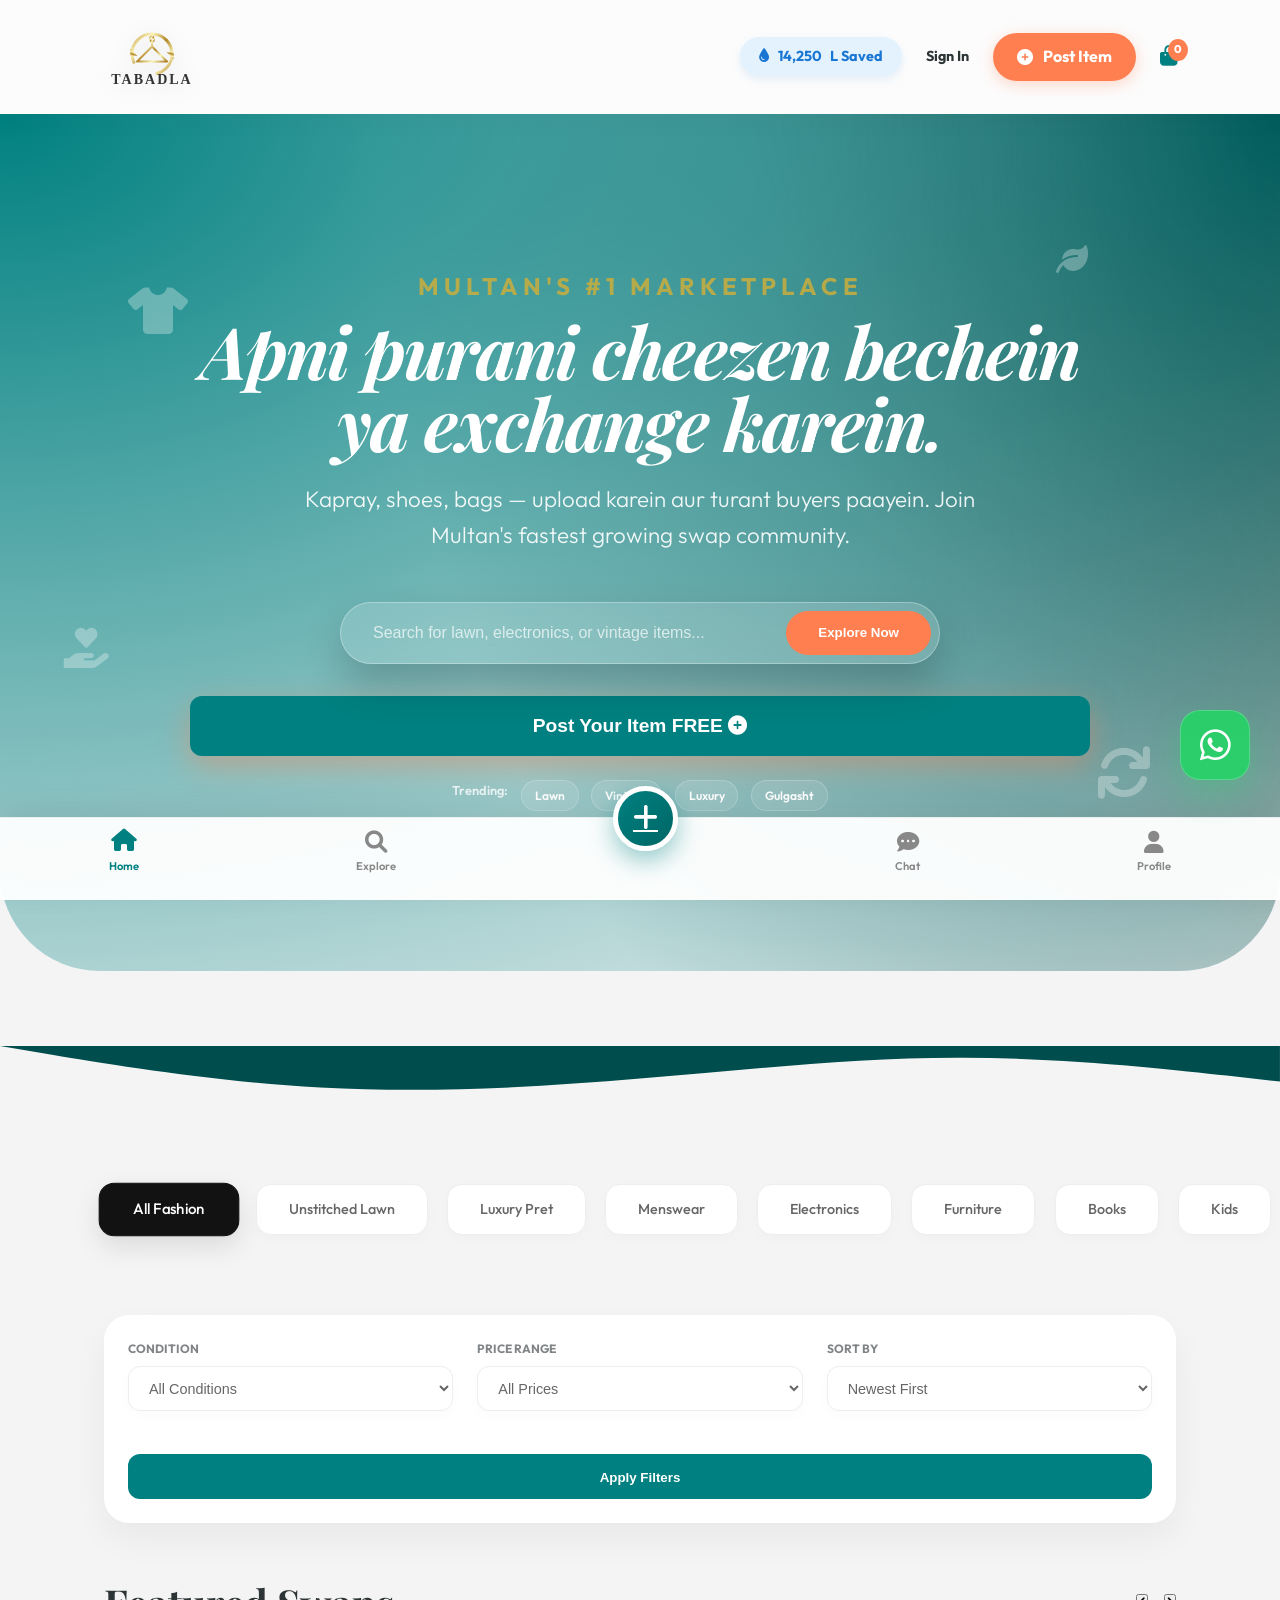
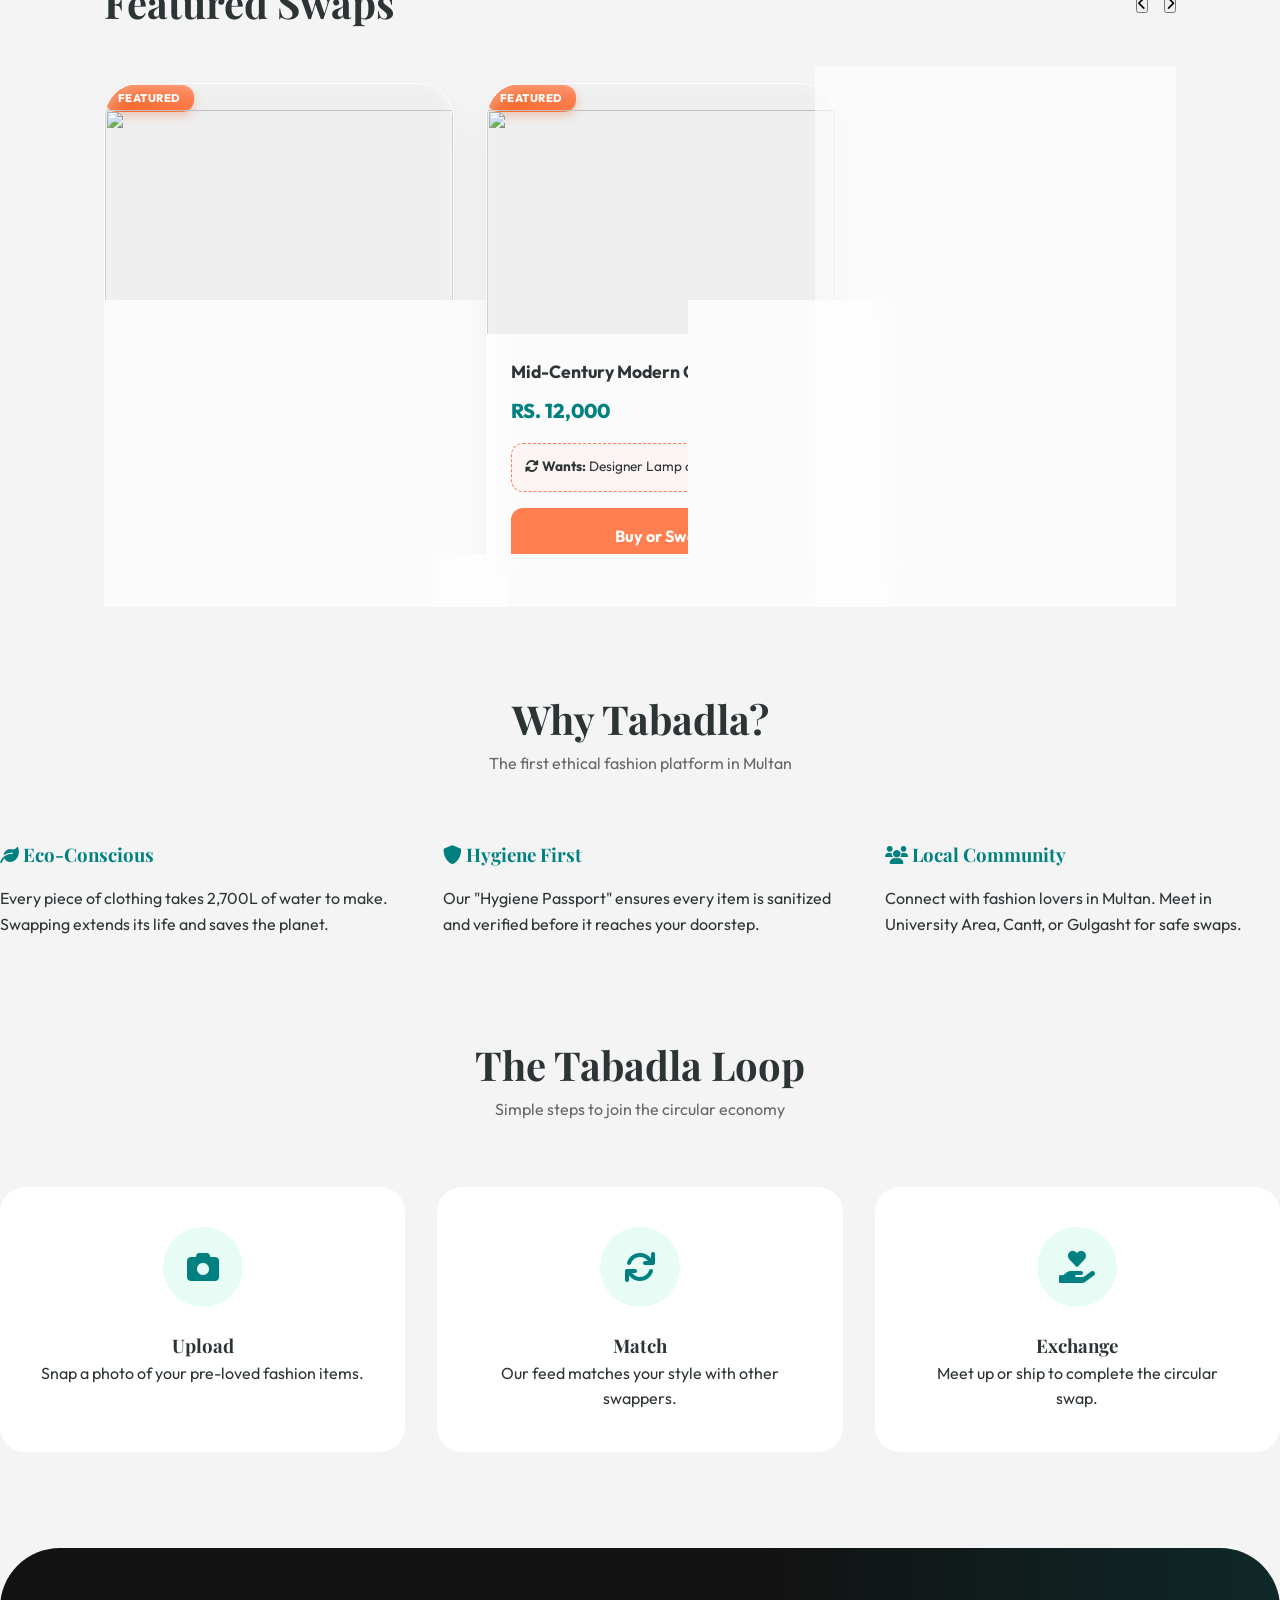
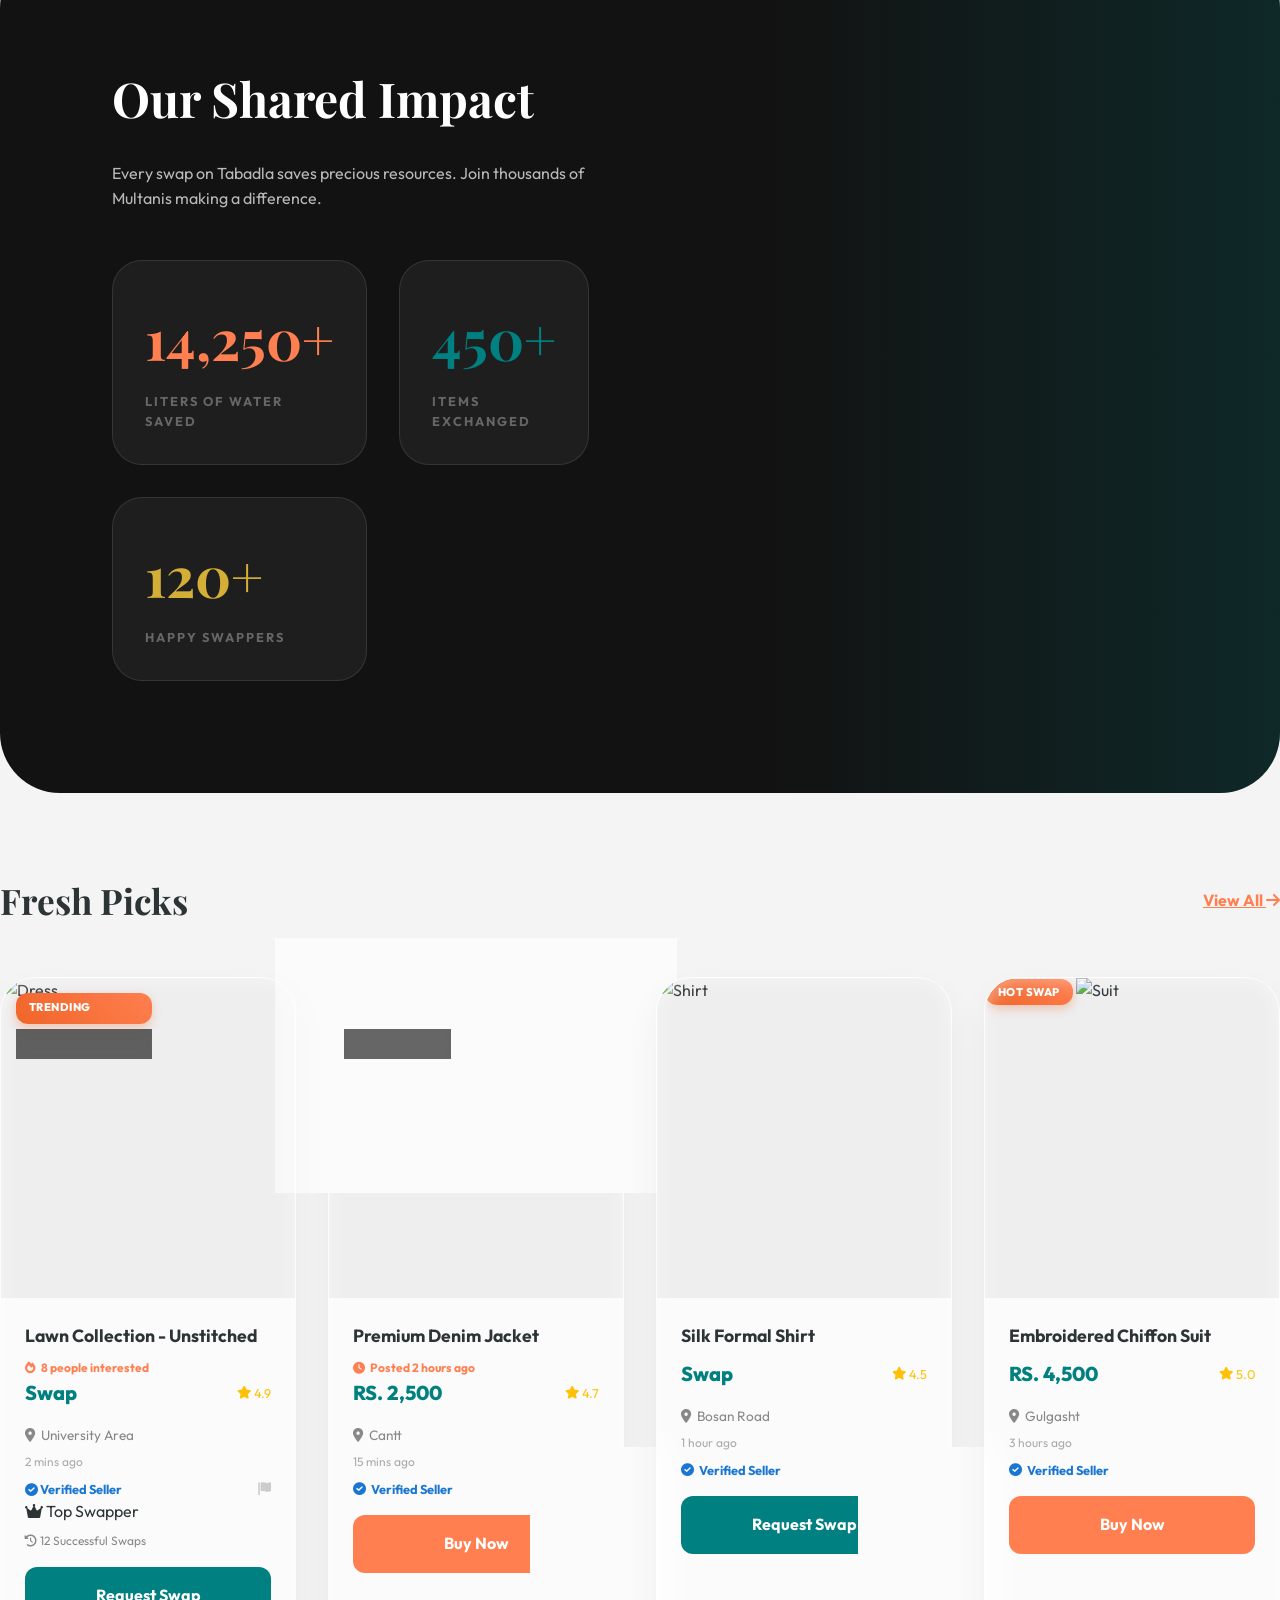
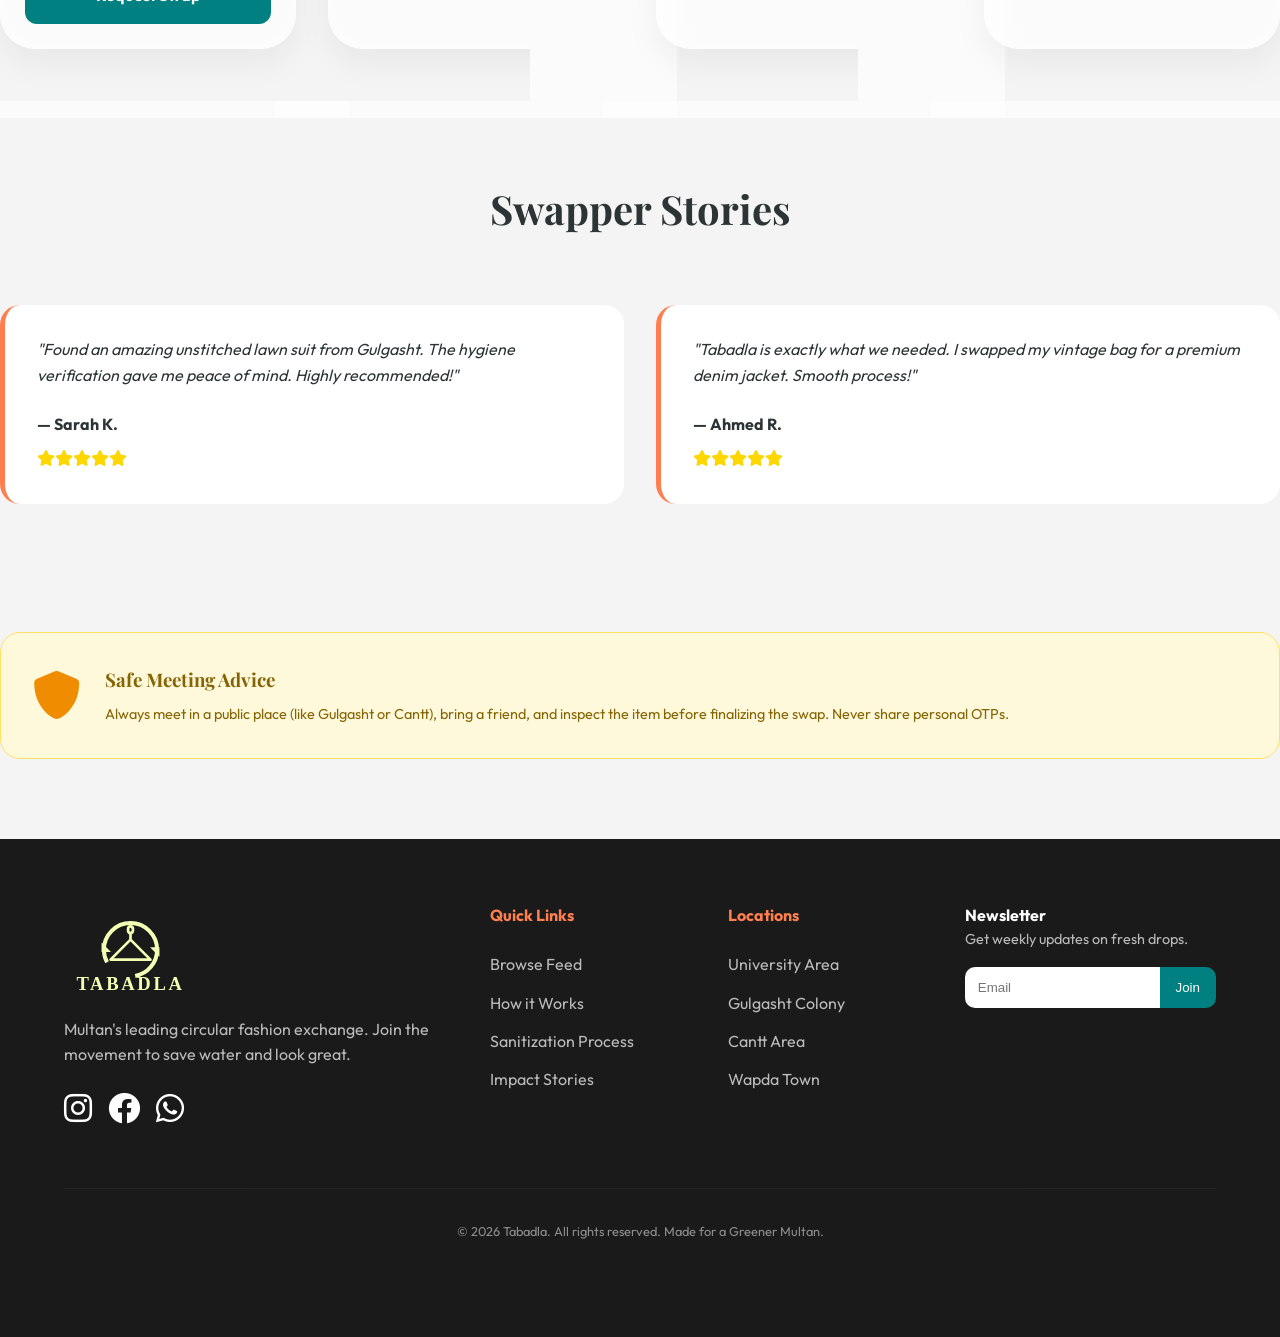
==== commit 8cf20b05: "Added Sign In option to header linked to authModal" ====
--- a/index.html
+++ b/index.html
@@ -747,6 +747,7 @@
         <div class="swap-o-meter">
             <i class="fas fa-tint"></i> <span id="water-count">14,250</span>L Saved
         </div>
+        <a href="#" style="color: var(--text-slate); text-decoration: none; font-weight: 700; font-size: 0.9rem;" onclick="openModal('authModal')">Sign In</a>
         <a href="#" class="btn-post-header" onclick="openModal('addListingModal')">
             <i class="fas fa-plus-circle"></i>
             <span class="desktop-only">Post Item</span>
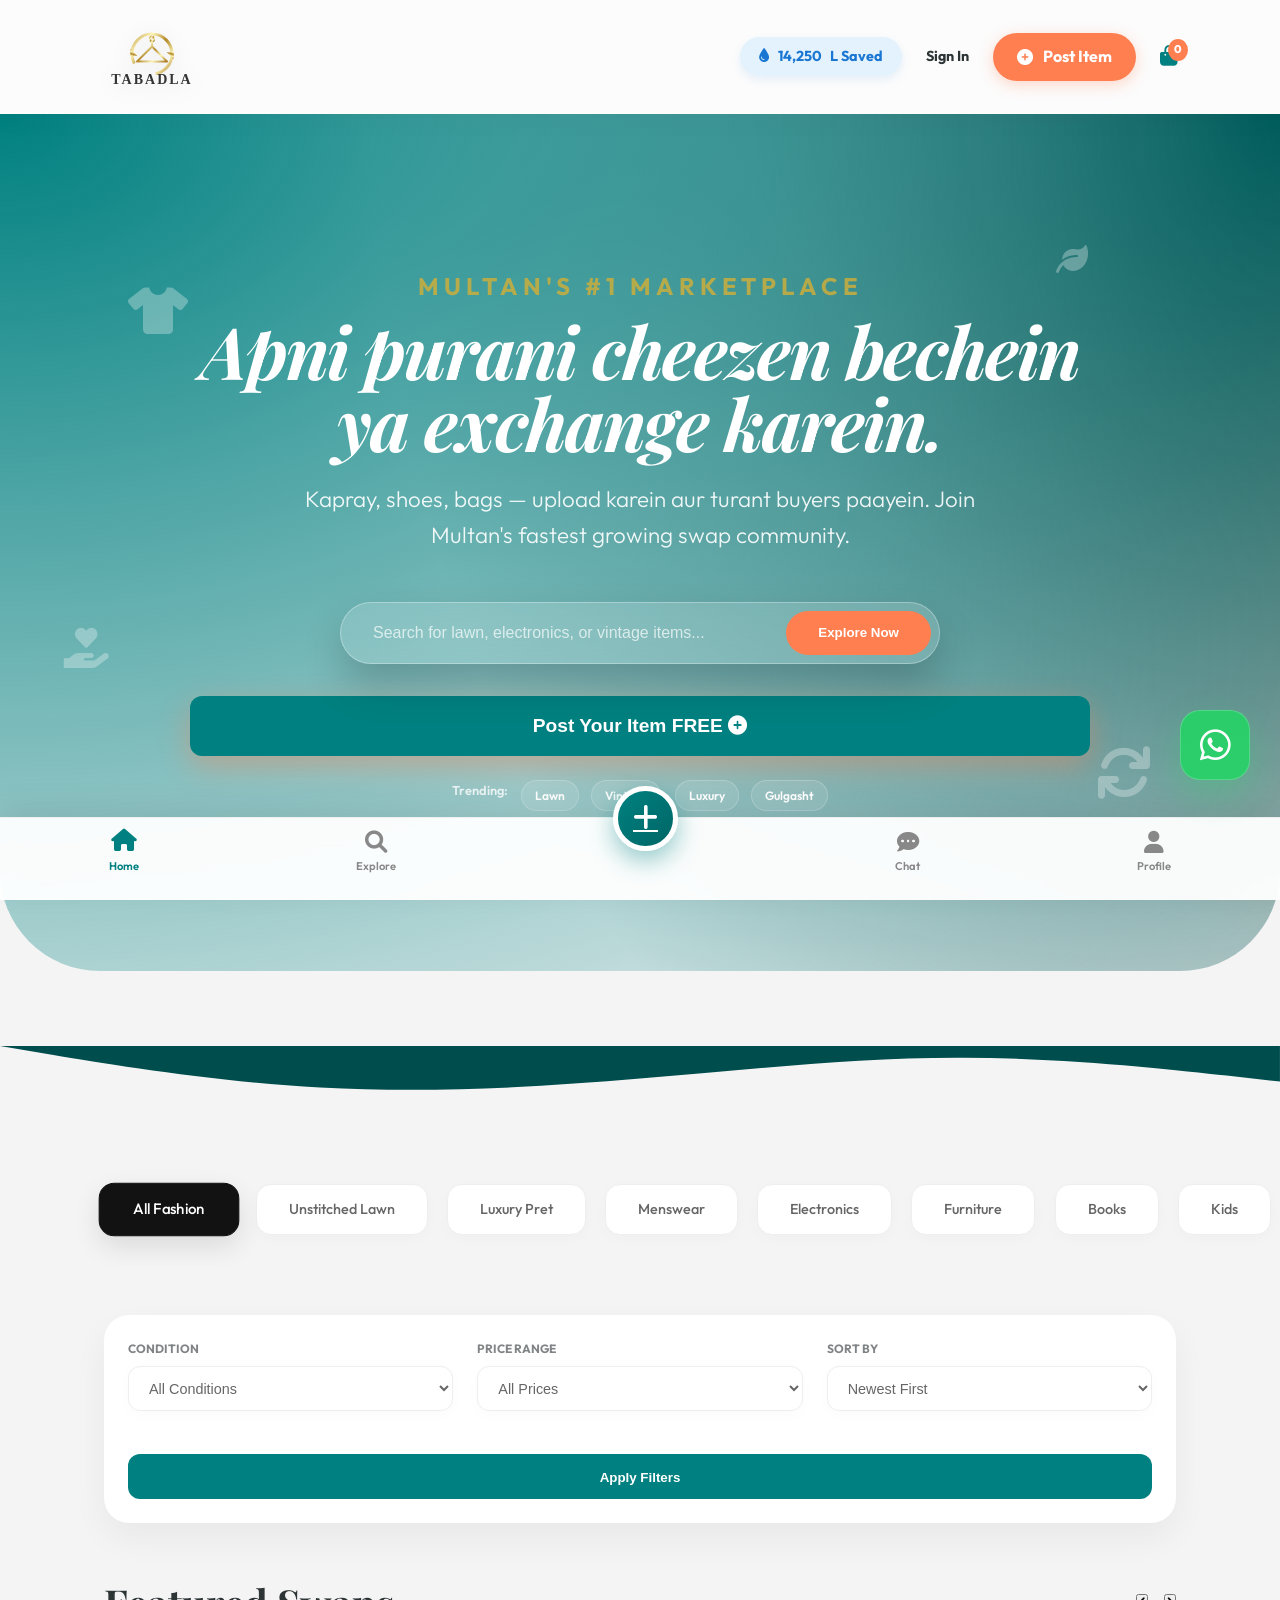
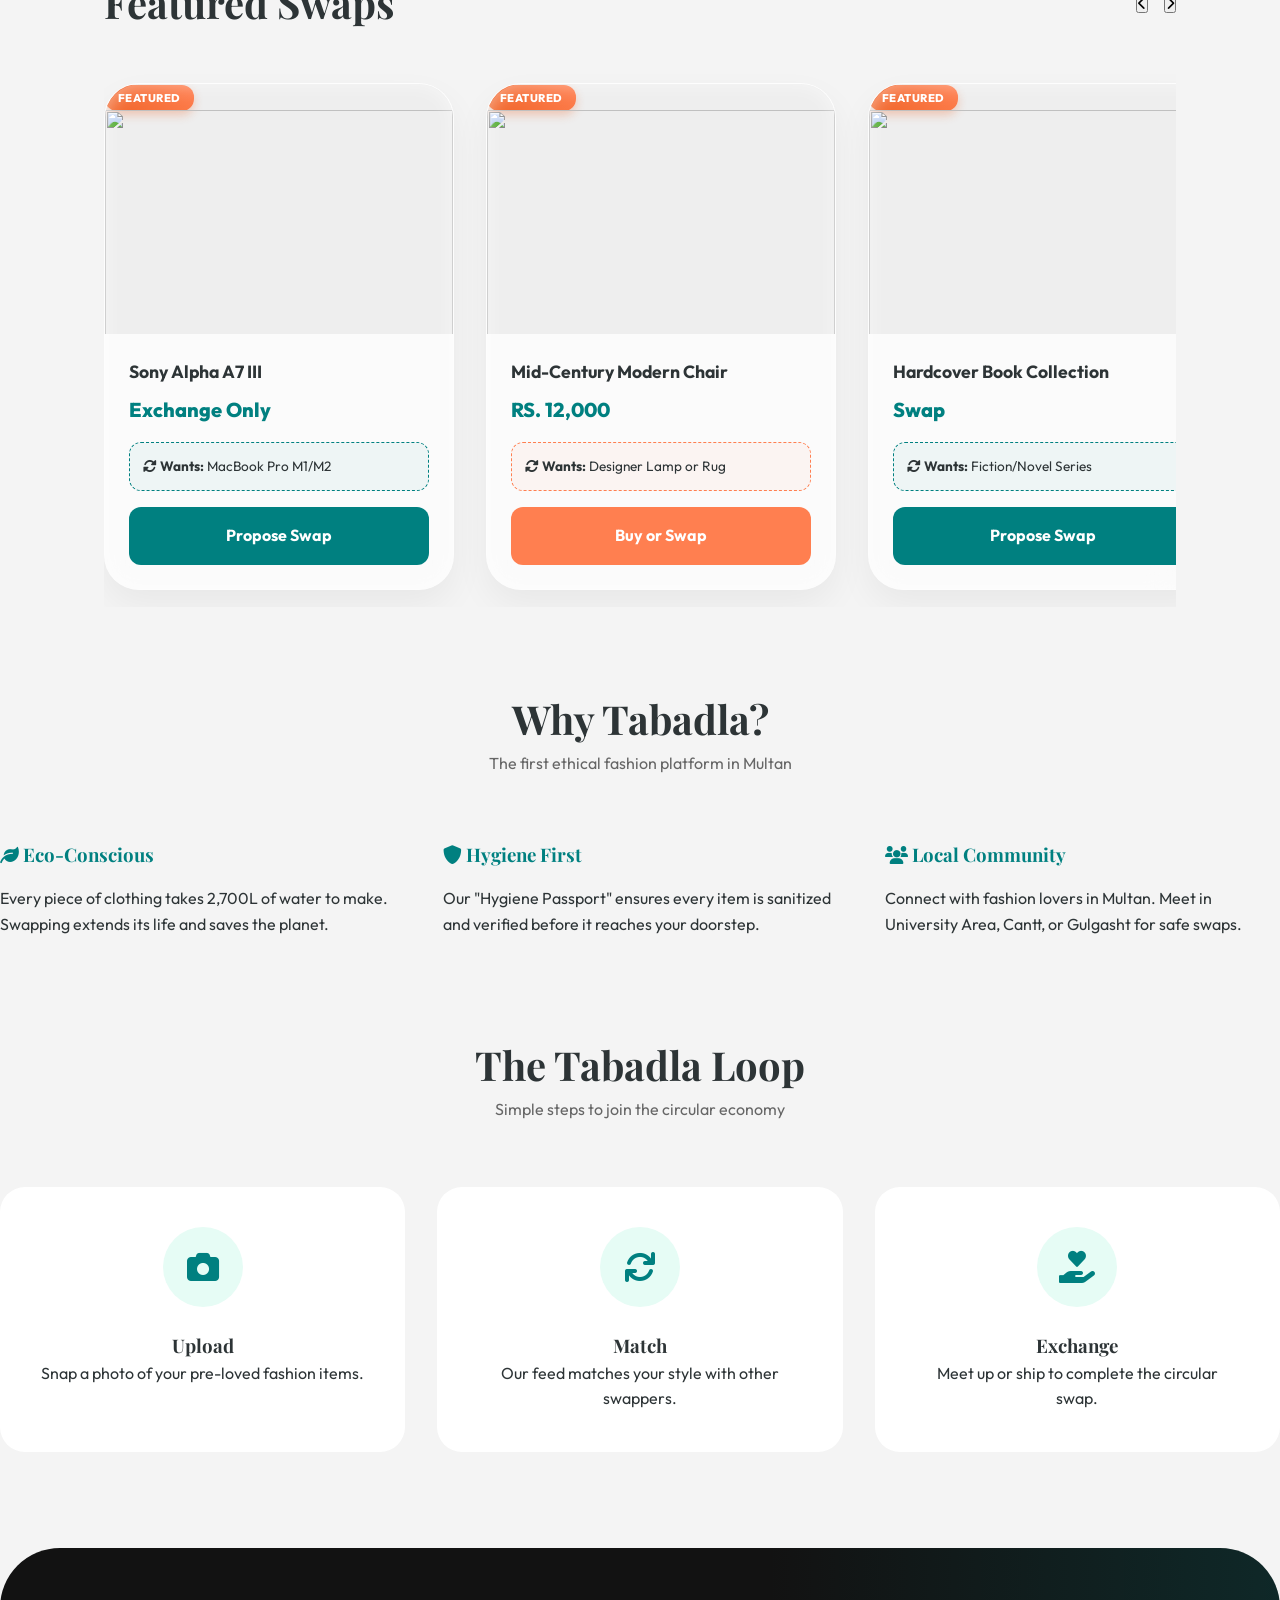
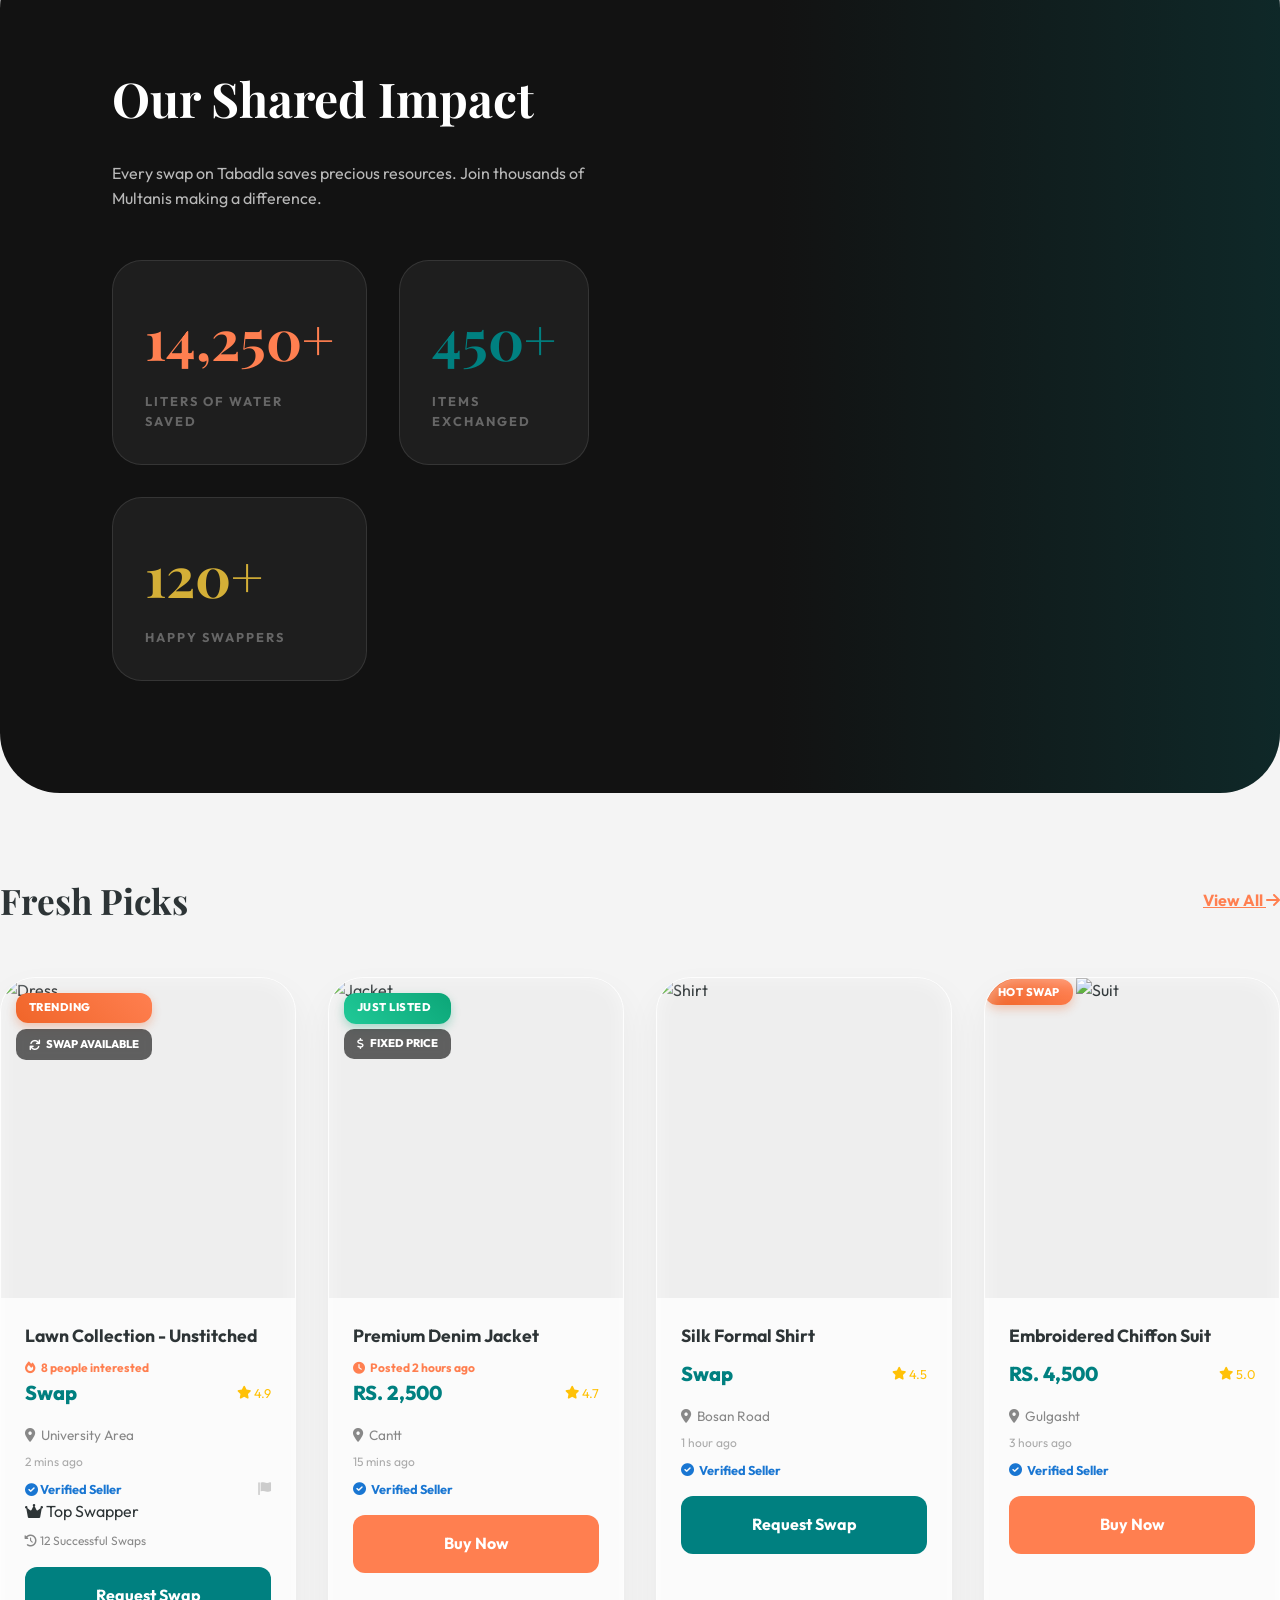
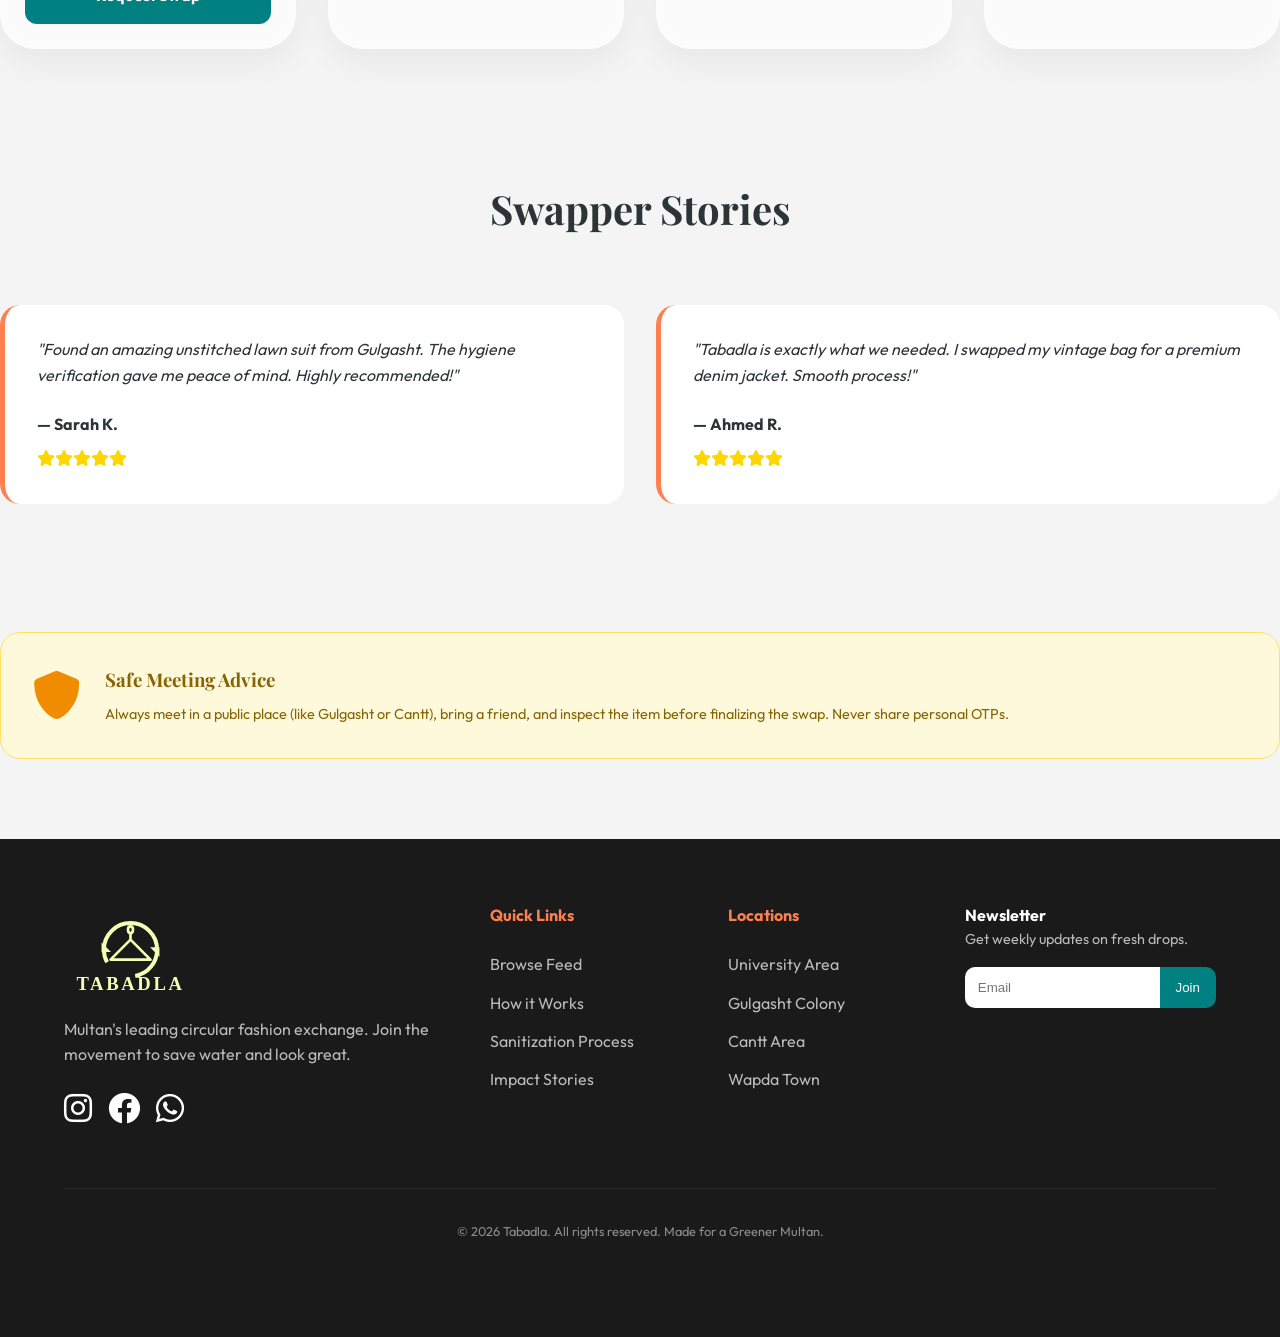
==== commit 9f98f2d8: "Mobile UI Fixes: Cleaned up header, hidden unnecessary elements on mobile, and optimized Hero spacin" ====
--- a/index.html
+++ b/index.html
@@ -138,9 +138,15 @@
             animation: float 6s ease-in-out infinite;
         }
 
-        @keyframes float {
-            0%, 100% { transform: translateY(0) rotate(0deg); }
-            50% { transform: translateY(-20px) rotate(10deg); }
+        .nav-auth-link {
+            color: var(--text-slate);
+            text-decoration: none;
+            font-weight: 700;
+            font-size: 0.9rem;
+        }
+
+        @media (max-width: 768px) {
+            .nav-auth-link { display: none; }
         }
 
         .search-bar-glass {
@@ -563,11 +569,14 @@
         .footer-links li:hover { opacity: 1; color: var(--secondary-coral); }
 
         @media (max-width: 768px) {
-            .site-header { padding: 0.8rem 4%; }
-            .logo img { height: 70px; }
-            .swap-o-meter { font-size: 0.8rem; padding: 0.5rem 1rem; }
+            .site-header { padding: 0.8rem 1rem; }
+            .logo img { height: 60px; }
+            .swap-o-meter { display: none; }
+            .btn-post-header { padding: 0.5rem 0.8rem; }
+            .btn-post-header span { display: none; }
+            .site-header .desktop-only { display: none; }
             
-            .hero { padding: 5rem 5% 3rem; border-radius: 0 0 30px 30px; min-height: auto; }
+            .hero { padding: 8rem 5% 4rem; min-height: auto; margin-bottom: 2rem; }
             .hero h1 { font-size: 2.2rem; margin-bottom: 1rem; }
             .hero p { font-size: 1rem; margin-bottom: 2.5rem; opacity: 1; }
             
@@ -747,7 +756,7 @@
         <div class="swap-o-meter">
             <i class="fas fa-tint"></i> <span id="water-count">14,250</span>L Saved
         </div>
-        <a href="#" style="color: var(--text-slate); text-decoration: none; font-weight: 700; font-size: 0.9rem;" onclick="openModal('authModal')">Sign In</a>
+        <a href="#" class="nav-auth-link" onclick="openModal('authModal')">Sign In</a>
         <a href="#" class="btn-post-header" onclick="openModal('addListingModal')">
             <i class="fas fa-plus-circle"></i>
             <span class="desktop-only">Post Item</span>
